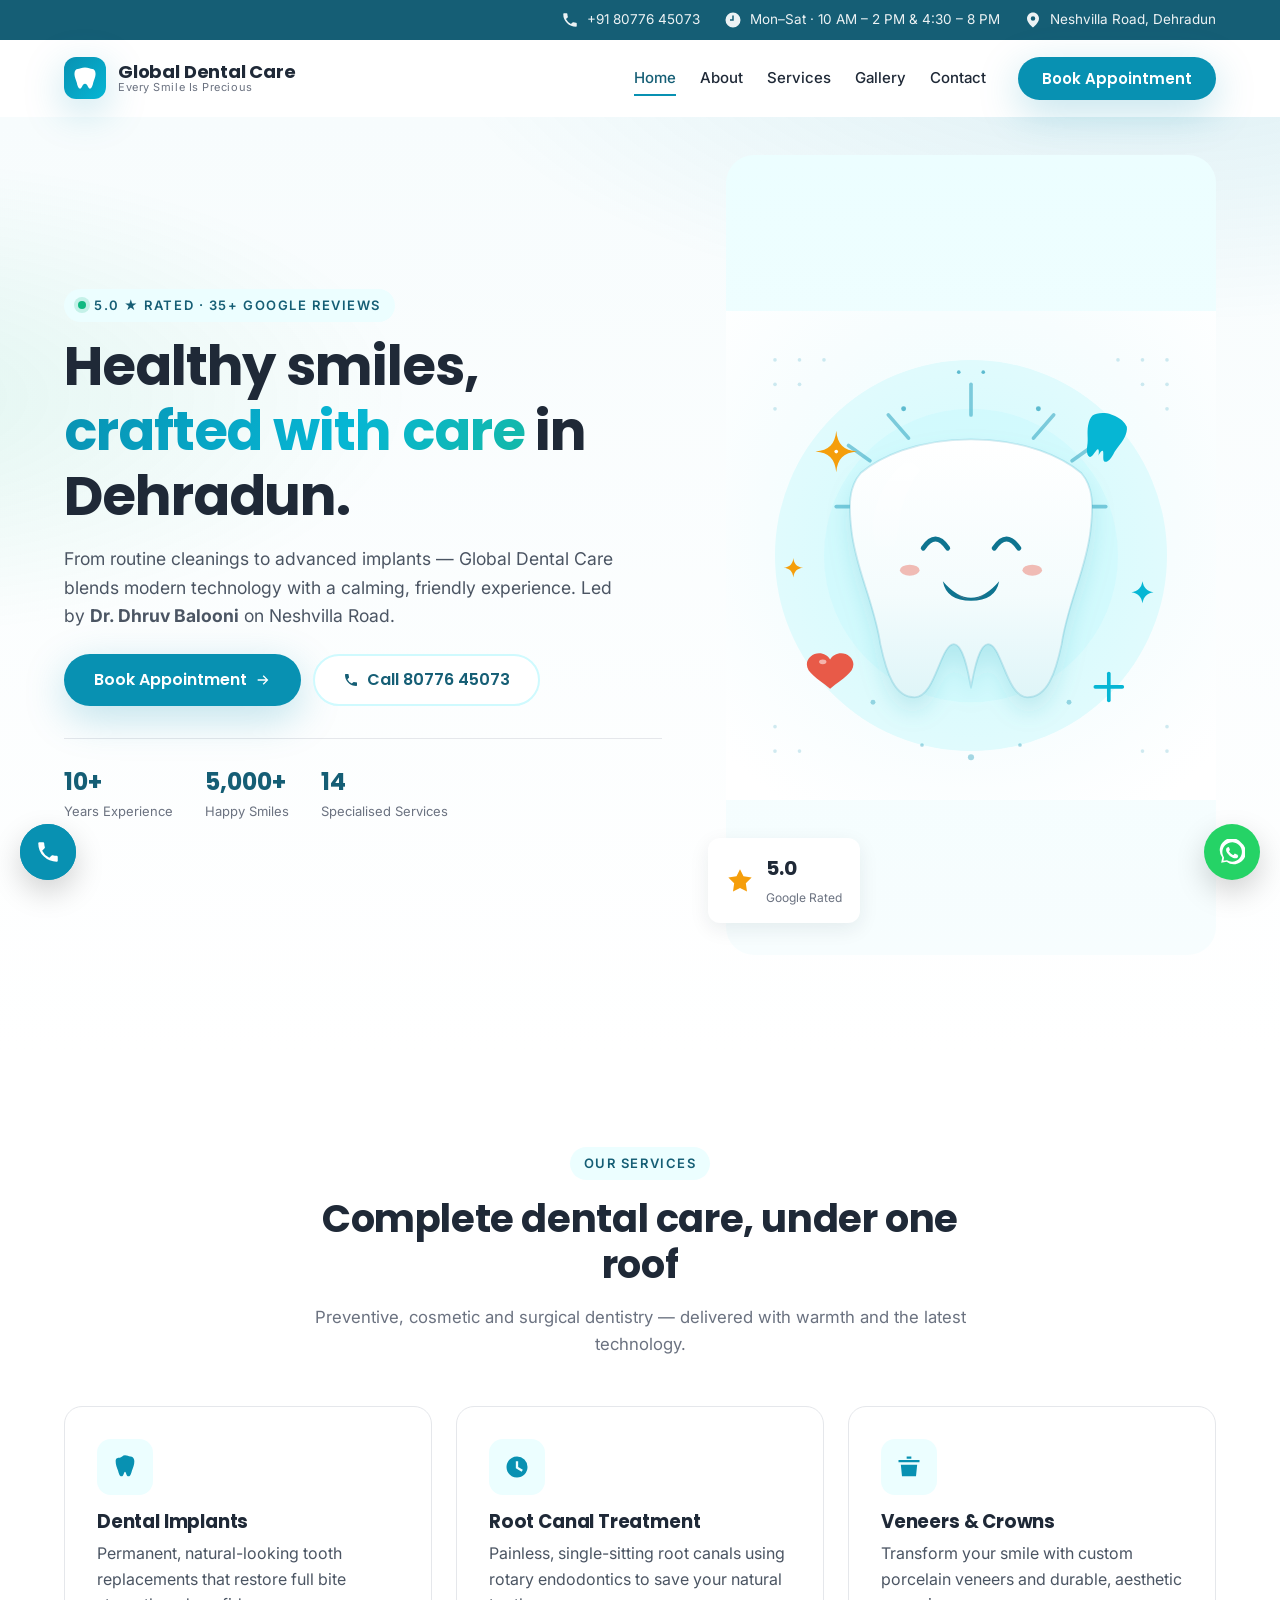
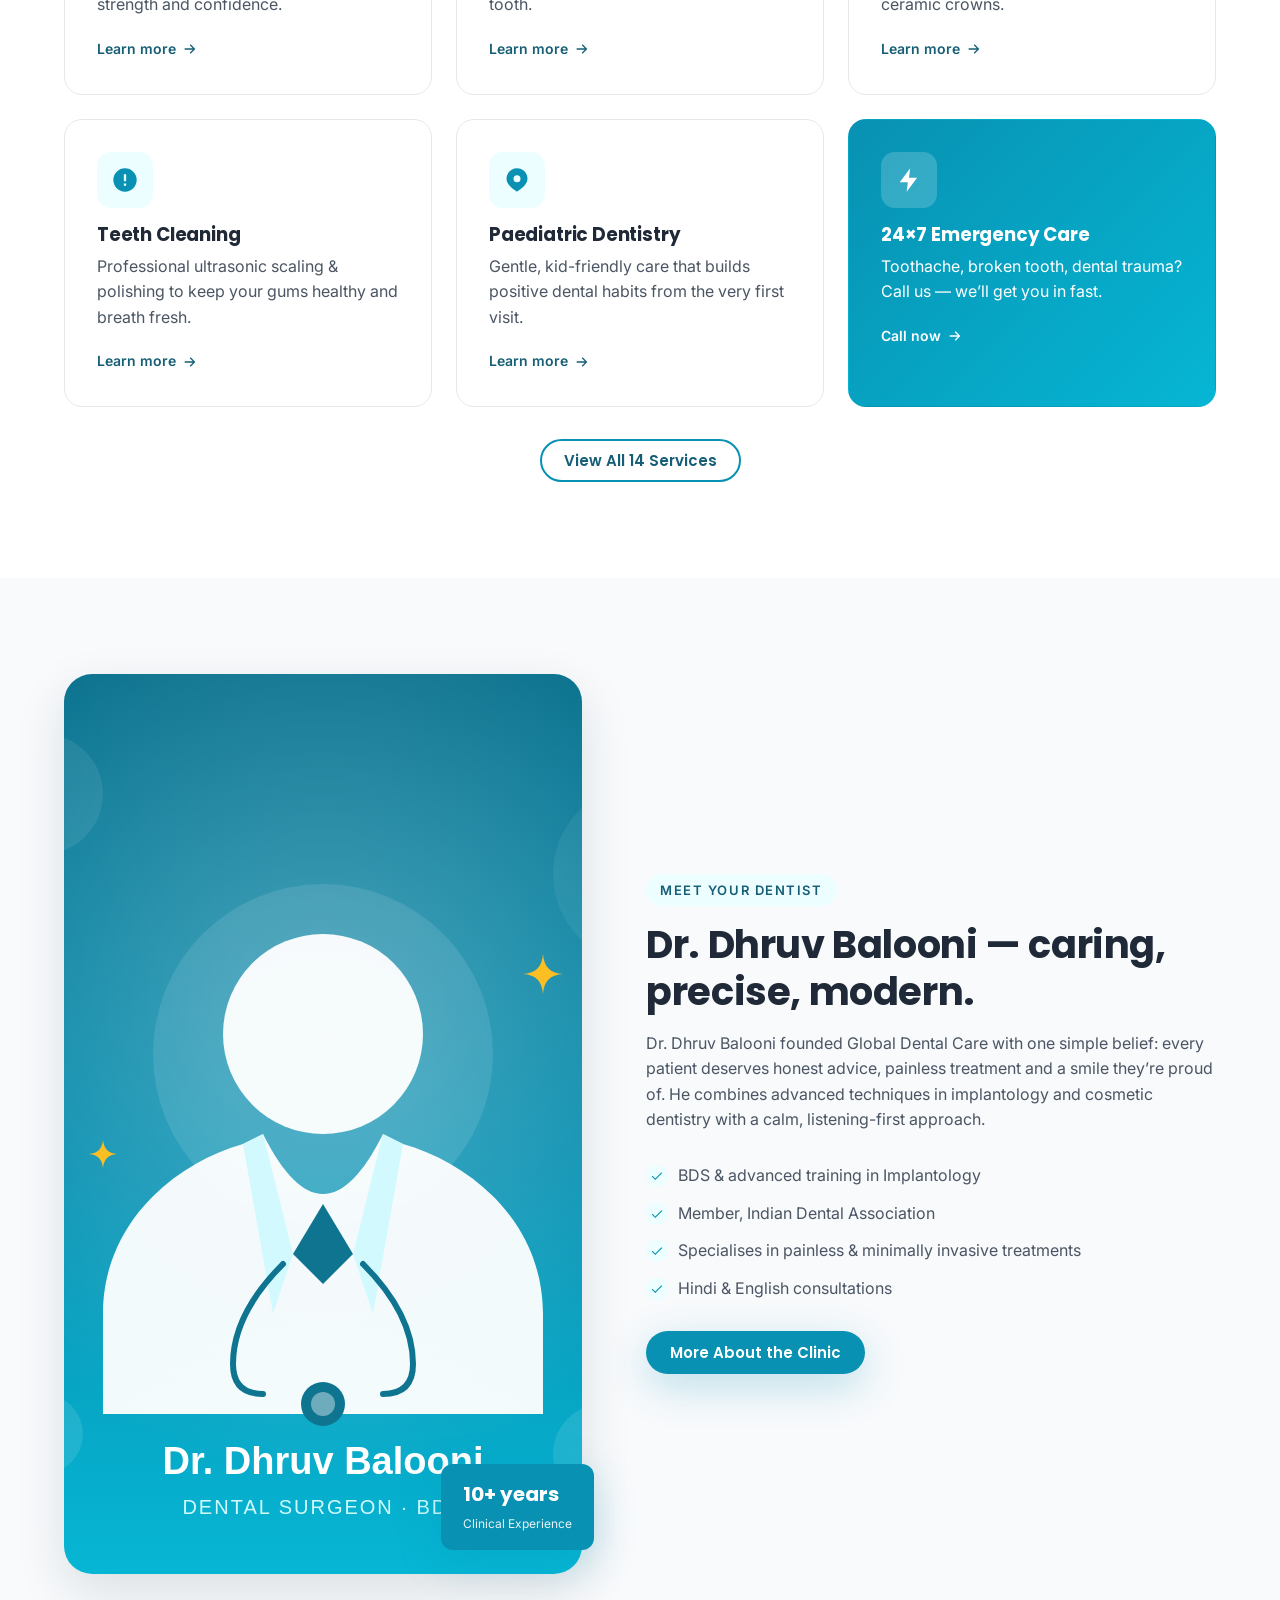
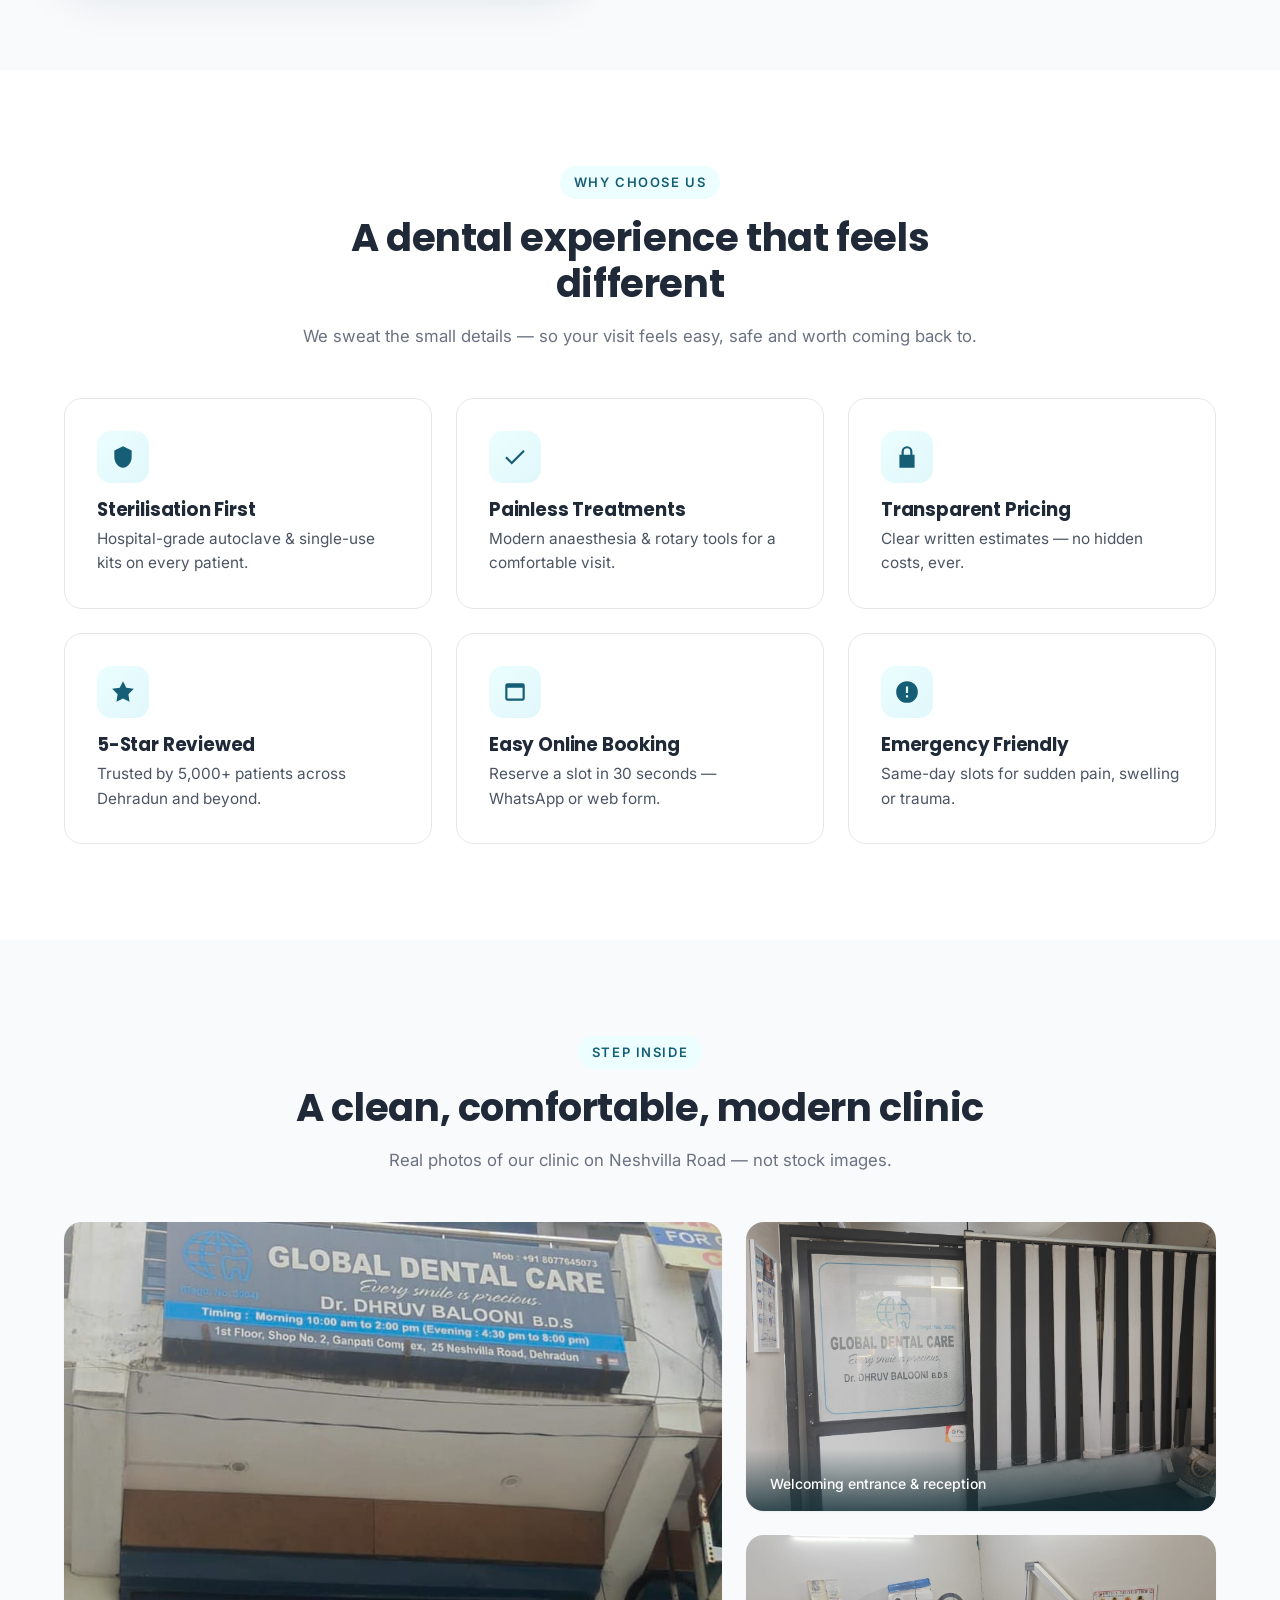
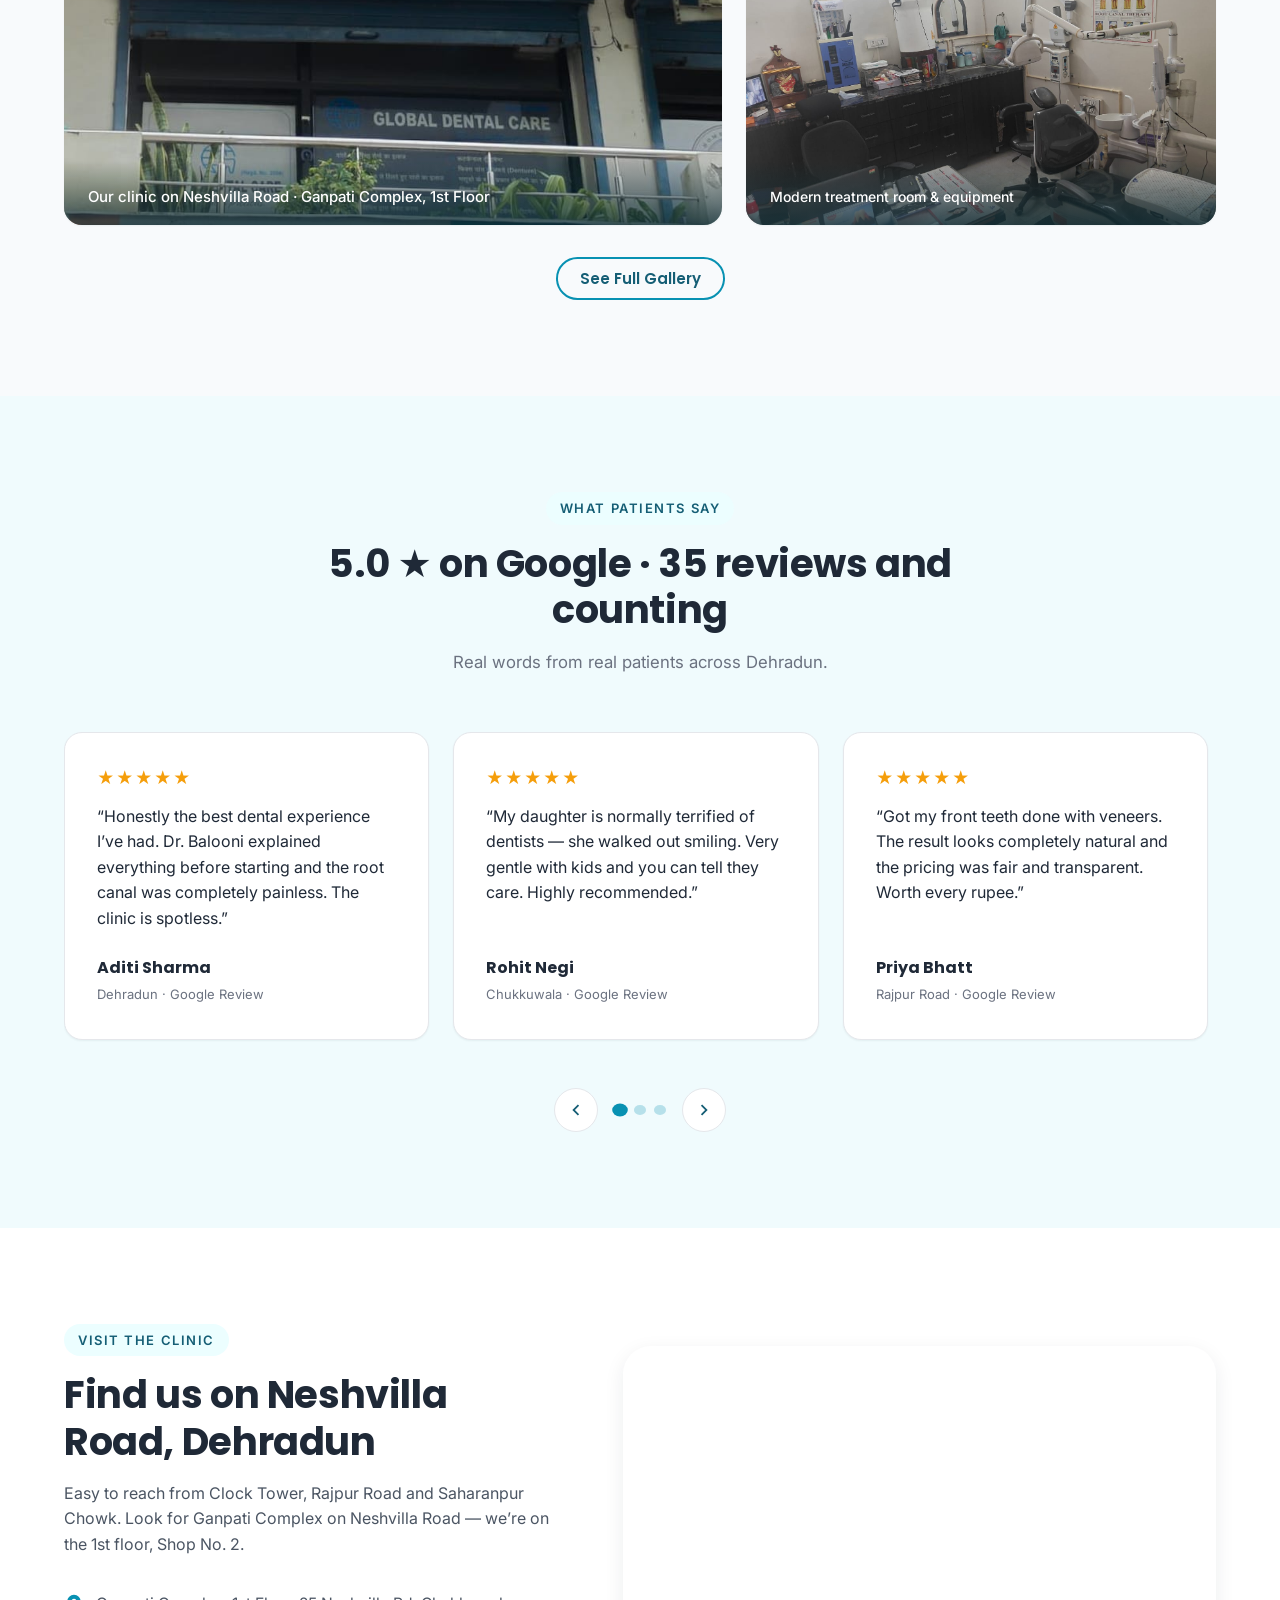
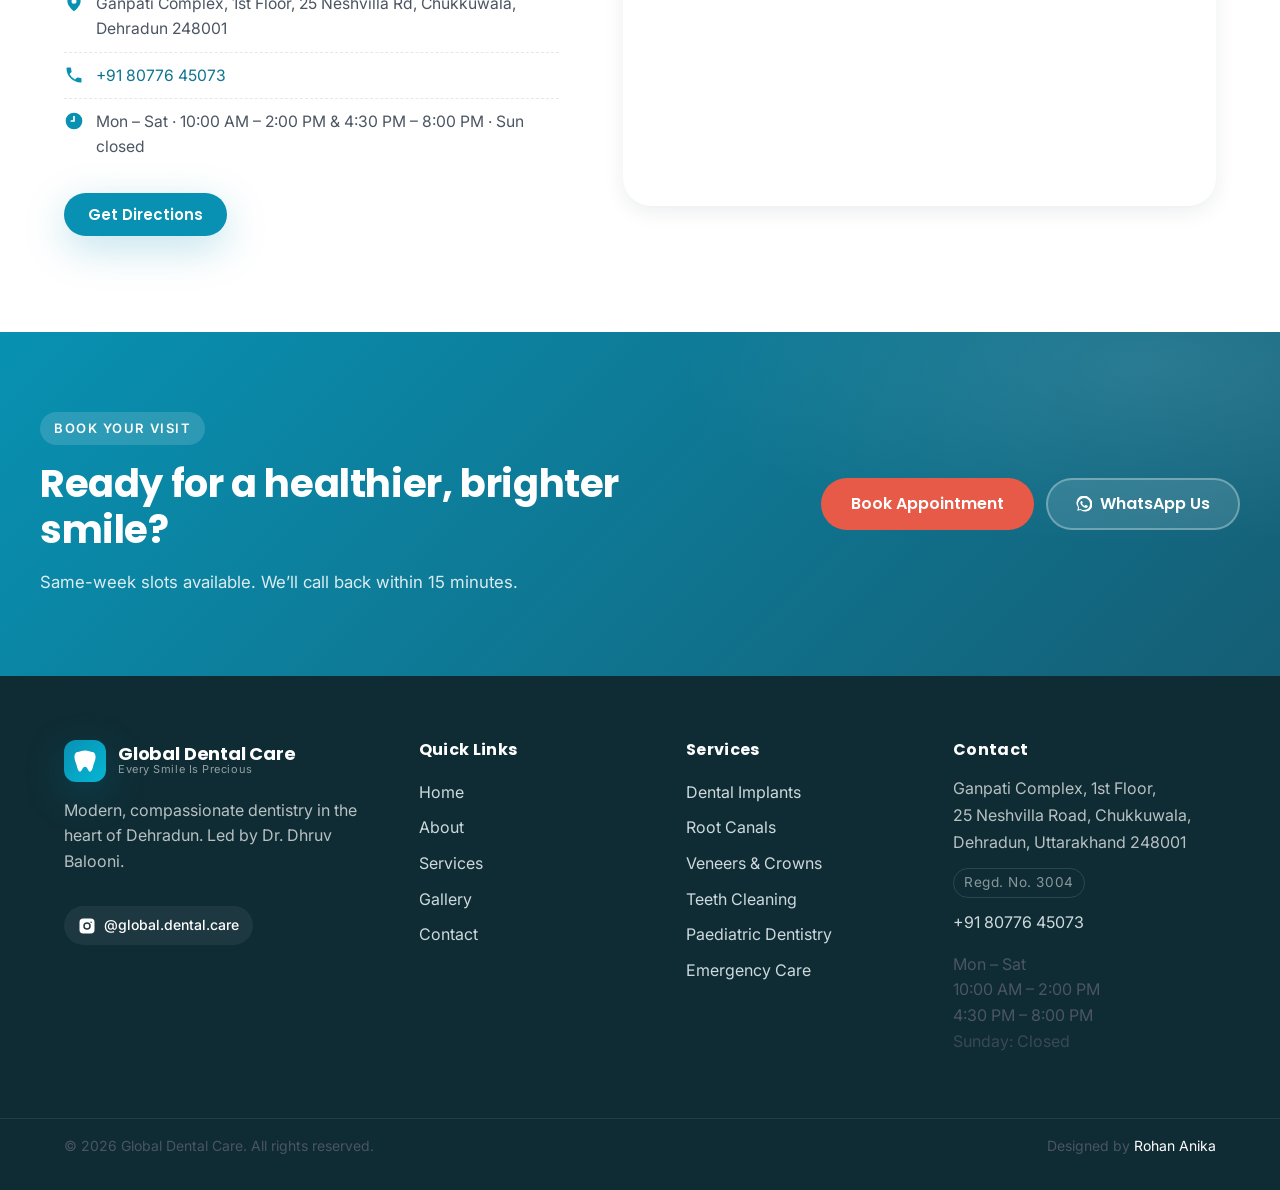
==== index.html @ 91ea39dd "Initial commit - Global Dental Care website" ====
<!DOCTYPE html>
<html lang="en-IN">
<head>
  <meta charset="UTF-8" />
  <meta http-equiv="X-UA-Compatible" content="IE=edge" />
  <meta name="viewport" content="width=device-width, initial-scale=1.0" />

  <!-- Primary Meta -->
  <title>Global Dental Care — Best Dentist in Dehradun | Dr. Dhruv Balooni</title>
  <meta name="description" content="Top-rated dental clinic in Dehradun on Neshvilla Road. Implants, root canals, veneers, paediatric & emergency care by Dr. Dhruv Balooni. 5.0★ rated. Book today." />
  <meta name="keywords" content="dentist in Dehradun, dental clinic Dehradun, best dentist Neshvilla Road, root canal Dehradun, dental implants Dehradun, Chukkuwala dental clinic, Global Dental Care" />
  <meta name="author" content="Global Dental Care" />
  <meta name="robots" content="index, follow" />
  <link rel="canonical" href="https://globaldentalcare.in/" />

  <!-- Open Graph -->
  <meta property="og:type" content="website" />
  <meta property="og:site_name" content="Global Dental Care" />
  <meta property="og:title" content="Global Dental Care — Best Dentist in Dehradun" />
  <meta property="og:description" content="5.0★ rated dental clinic on Neshvilla Road, Dehradun. Implants, root canals, veneers, paediatric & emergency dentistry by Dr. Dhruv Balooni." />
  <meta property="og:url" content="https://globaldentalcare.in/" />
  <meta property="og:image" content="https://globaldentalcare.in/images/hero-illustration.svg" />
  <meta property="og:image:type" content="image/svg+xml" />
  <meta property="og:image:width" content="800" />
  <meta property="og:image:height" content="800" />
  <meta property="og:image:alt" content="Global Dental Care — friendly, smiling tooth illustration." />
  <meta property="og:locale" content="en_IN" />

  <!-- Twitter -->
  <meta name="twitter:card" content="summary_large_image" />
  <meta name="twitter:title" content="Global Dental Care — Best Dentist in Dehradun" />
  <meta name="twitter:description" content="5.0★ rated dental clinic on Neshvilla Road, Dehradun. Book your appointment today." />
  <meta name="twitter:image" content="https://globaldentalcare.in/images/hero-illustration.svg" />
  <meta name="twitter:image:alt" content="Global Dental Care — friendly, smiling tooth illustration." />

  <!-- Theme -->
  <meta name="theme-color" content="#0891b2" />

  <!-- Favicon (inline SVG tooth) -->
  <link rel="icon" type="image/svg+xml" href="data:image/svg+xml;utf8,%3Csvg xmlns='http://www.w3.org/2000/svg' viewBox='0 0 64 64'%3E%3Crect width='64' height='64' rx='14' fill='%230891b2'/%3E%3Cpath fill='%23ffffff' d='M32 14c-5 0-8 2.5-11 2.5S14 18 14 24c0 5 2.5 8 4 13 .8 2.7 1.8 9 4.5 9 3 0 3-7.5 6.5-7.5h6c3.5 0 3.5 7.5 6.5 7.5 2.7 0 3.7-6.3 4.5-9 1.5-5 4-8 4-13 0-6-2-7.5-7-7.5S37 14 32 14z'/%3E%3C/svg%3E" />
  <link rel="apple-touch-icon" href="data:image/svg+xml;utf8,%3Csvg xmlns='http://www.w3.org/2000/svg' viewBox='0 0 64 64'%3E%3Crect width='64' height='64' rx='14' fill='%230891b2'/%3E%3Cpath fill='%23ffffff' d='M32 14c-5 0-8 2.5-11 2.5S14 18 14 24c0 5 2.5 8 4 13 .8 2.7 1.8 9 4.5 9 3 0 3-7.5 6.5-7.5h6c3.5 0 3.5 7.5 6.5 7.5 2.7 0 3.7-6.3 4.5-9 1.5-5 4-8 4-13 0-6-2-7.5-7-7.5S37 14 32 14z'/%3E%3C/svg%3E" />

  <!-- Preload LCP hero illustration -->
  <link rel="preload" as="image" href="images/hero-illustration.svg" type="image/svg+xml" fetchpriority="high" />

  <!-- Fonts -->
  <link rel="preconnect" href="https://fonts.googleapis.com" />
  <link rel="preconnect" href="https://fonts.gstatic.com" crossorigin />
  <link href="https://fonts.googleapis.com/css2?family=Inter:wght@400;500;600;700&family=Poppins:wght@500;600;700;800&display=swap" rel="stylesheet" />

  <!-- Styles -->
  <link rel="stylesheet" href="css/style.css" />

  <!-- Schema.org JSON-LD: Dentist / LocalBusiness -->
  <script type="application/ld+json">
  {
    "@context": "https://schema.org",
    "@type": "Dentist",
    "name": "Global Dental Care",
    "image": "https://globaldentalcare.in/images/hero-illustration.svg",
    "@id": "https://globaldentalcare.in/",
    "url": "https://globaldentalcare.in/",
    "telephone": "+91-80776-45073",
    "priceRange": "₹₹",
    "description": "Modern dental clinic in Dehradun offering implants, root canals, veneers, paediatric dentistry and emergency care. Led by Dr. Dhruv Balooni.",
    "slogan": "Every Smile Is Precious",
    "address": {
      "@type": "PostalAddress",
      "streetAddress": "Ganpati Complex, Shop No. 2, 1st Floor, 25, Neshvilla Road, Chukkuwala",
      "addressLocality": "Dehradun",
      "addressRegion": "Uttarakhand",
      "postalCode": "248001",
      "addressCountry": "IN"
    },
    "geo": {
      "@type": "GeoCoordinates",
      "latitude": 30.3165,
      "longitude": 78.0322
    },
    "openingHoursSpecification": [
      {
        "@type": "OpeningHoursSpecification",
        "dayOfWeek": ["Monday","Tuesday","Wednesday","Thursday","Friday","Saturday"],
        "opens": "10:00",
        "closes": "14:00"
      },
      {
        "@type": "OpeningHoursSpecification",
        "dayOfWeek": ["Monday","Tuesday","Wednesday","Thursday","Friday","Saturday"],
        "opens": "16:30",
        "closes": "20:00"
      }
    ],
    "sameAs": [
      "https://www.instagram.com/global.dental.care"
    ],
    "aggregateRating": {
      "@type": "AggregateRating",
      "ratingValue": "5.0",
      "reviewCount": "35"
    },
    "founder": {
      "@type": "Person",
      "name": "Dr. Dhruv Balooni",
      "jobTitle": "Dental Surgeon"
    },
    "identifier": {
      "@type": "PropertyValue",
      "name": "Registration Number",
      "value": "3004"
    },
    "makesOffer": [
      {"@type":"Offer","itemOffered":{"@type":"MedicalProcedure","name":"Dental Implants"}},
      {"@type":"Offer","itemOffered":{"@type":"MedicalProcedure","name":"Root Canal Treatment"}},
      {"@type":"Offer","itemOffered":{"@type":"MedicalProcedure","name":"Veneers & Crowns"}},
      {"@type":"Offer","itemOffered":{"@type":"MedicalProcedure","name":"Teeth Cleaning"}},
      {"@type":"Offer","itemOffered":{"@type":"MedicalProcedure","name":"Paediatric Dentistry"}},
      {"@type":"Offer","itemOffered":{"@type":"MedicalProcedure","name":"Emergency Dental Care"}}
    ]
  }
  </script>
</head>
<body>

  <!-- Skip link for a11y -->
  <a href="#main" class="skip-link">Skip to main content</a>

  <!-- ===== TOP BAR ===== -->
  <div class="topbar" role="region" aria-label="Contact and hours">
    <div class="container topbar__inner">
      <div class="topbar__item">
        <svg class="icon" viewBox="0 0 24 24" aria-hidden="true"><path fill="currentColor" d="M6.6 10.8a15.1 15.1 0 0 0 6.6 6.6l2.2-2.2a1 1 0 0 1 1-.25 11.4 11.4 0 0 0 3.6.6 1 1 0 0 1 1 1V20a1 1 0 0 1-1 1A17 17 0 0 1 3 4a1 1 0 0 1 1-1h3.5a1 1 0 0 1 1 1 11.4 11.4 0 0 0 .6 3.6 1 1 0 0 1-.25 1z"/></svg>
        <a href="tel:+918077645073">+91 80776 45073</a>
      </div>
      <div class="topbar__item">
        <svg class="icon" viewBox="0 0 24 24" aria-hidden="true"><path fill="currentColor" d="M12 2a10 10 0 1 0 10 10A10 10 0 0 0 12 2zm1 11h-5v-2h3V6h2z"/></svg>
        <span>Mon–Sat · 10 AM – 2 PM &amp; 4:30 – 8 PM</span>
      </div>
      <div class="topbar__item topbar__item--hide-sm">
        <svg class="icon" viewBox="0 0 24 24" aria-hidden="true"><path fill="currentColor" d="M12 2C7.6 2 4 5.6 4 10c0 6 8 12 8 12s8-6 8-12c0-4.4-3.6-8-8-8zm0 11a3 3 0 1 1 0-6 3 3 0 0 1 0 6z"/></svg>
        <span>Neshvilla Road, Dehradun</span>
      </div>
    </div>
  </div>

  <!-- ===== HEADER ===== -->
  <header class="header" id="header">
    <div class="container header__inner">
      <a href="index.html" class="logo" aria-label="Global Dental Care home">
        <span class="logo__mark" aria-hidden="true">
          <svg viewBox="0 0 64 64"><path fill="currentColor" d="M32 6c-8 0-14 4-18 4S6 14 6 22c0 8 4 14 6 22 1 6 4 14 8 14 5 0 5-12 12-12s7 12 12 12c4 0 7-8 8-14 2-8 6-14 6-22 0-8-4-12-8-12s-10-4-18-4z"/></svg>
        </span>
        <span class="logo__text">
          <span class="logo__name">Global Dental Care</span>
          <span class="logo__tag">Every Smile Is Precious</span>
        </span>
      </a>

      <nav class="nav" id="nav" aria-label="Primary">
        <div class="nav__header">
          <a href="index.html" class="logo logo--drawer" aria-label="Global Dental Care home">
            <span class="logo__mark" aria-hidden="true">
              <svg viewBox="0 0 64 64"><path fill="currentColor" d="M32 6c-8 0-14 4-18 4S6 14 6 22c0 8 4 14 6 22 1 6 4 14 8 14 5 0 5-12 12-12s7 12 12 12c4 0 7-8 8-14 2-8 6-14 6-22 0-8-4-12-8-12s-10-4-18-4z"/></svg>
            </span>
            <span class="logo__text">
              <span class="logo__name">Global Dental Care</span>
              <span class="logo__tag">Every Smile Is Precious</span>
            </span>
          </a>
          <button class="nav__close" id="navClose" aria-label="Close menu">
            <svg viewBox="0 0 24 24" aria-hidden="true"><path fill="currentColor" d="M19 6.4 17.6 5 12 10.6 6.4 5 5 6.4 10.6 12 5 17.6 6.4 19 12 13.4 17.6 19 19 17.6 13.4 12z"/></svg>
          </button>
        </div>
        <ul class="nav__list">
          <li><a href="index.html" class="nav__link is-active">Home</a></li>
          <li><a href="about.html" class="nav__link">About</a></li>
          <li><a href="services.html" class="nav__link">Services</a></li>
          <li><a href="gallery.html" class="nav__link">Gallery</a></li>
          <li><a href="contact.html" class="nav__link">Contact</a></li>
        </ul>
        <a href="contact.html#book" class="btn btn--primary nav__cta">Book Appointment</a>
      </nav>

      <button class="hamburger" id="hamburger" aria-label="Open menu" aria-controls="nav" aria-expanded="false">
        <span></span><span></span><span></span>
      </button>
    </div>
  </header>

  <main id="main">

    <!-- ===== HERO ===== -->
    <section class="hero" aria-labelledby="hero-title">
      <div class="container hero__inner">
        <div class="hero__content reveal">
          <span class="eyebrow">
            <span class="eyebrow__dot"></span>
            5.0 ★ Rated · 35+ Google Reviews
          </span>
          <h1 id="hero-title" class="hero__title">
            Healthy smiles, <span class="text-gradient">crafted with care</span> in Dehradun.
          </h1>
          <p class="hero__lead">
            From routine cleanings to advanced implants — Global Dental Care
            blends modern technology with a calming, friendly experience.
            Led by <strong>Dr. Dhruv Balooni</strong> on Neshvilla Road.
          </p>
          <div class="hero__cta">
            <a href="contact.html#book" class="btn btn--primary btn--lg">
              Book Appointment
              <svg class="icon" viewBox="0 0 24 24" aria-hidden="true"><path fill="currentColor" d="M13 5l7 7-7 7-1.4-1.4L16.2 13H4v-2h12.2l-4.6-4.6z"/></svg>
            </a>
            <a href="tel:+918077645073" class="btn btn--ghost btn--lg">
              <svg class="icon" viewBox="0 0 24 24" aria-hidden="true"><path fill="currentColor" d="M6.6 10.8a15.1 15.1 0 0 0 6.6 6.6l2.2-2.2a1 1 0 0 1 1-.25 11.4 11.4 0 0 0 3.6.6 1 1 0 0 1 1 1V20a1 1 0 0 1-1 1A17 17 0 0 1 3 4a1 1 0 0 1 1-1h3.5a1 1 0 0 1 1 1 11.4 11.4 0 0 0 .6 3.6 1 1 0 0 1-.25 1z"/></svg>
              Call 80776 45073
            </a>
          </div>

          <ul class="hero__trust" aria-label="Trust highlights">
            <li><strong>10+</strong><span>Years Experience</span></li>
            <li><strong>5,000+</strong><span>Happy Smiles</span></li>
            <li><strong>14</strong><span>Specialised Services</span></li>
          </ul>
        </div>

        <div class="hero__art reveal" aria-hidden="true">
          <img
            src="images/hero-illustration.svg"
            alt="Friendly smiling tooth illustration — Global Dental Care, Dehradun"
            loading="eager" fetchpriority="high"
            width="800" height="800" />
          <div class="hero__badge">
            <svg viewBox="0 0 24 24" aria-hidden="true"><path fill="currentColor" d="M12 2 9 8l-7 1 5 5-1 7 6-3 6 3-1-7 5-5-7-1z"/></svg>
            <div>
              <strong>5.0</strong>
              <span>Google Rated</span>
            </div>
          </div>
        </div>
      </div>
    </section>

    <!-- ===== SERVICES PREVIEW ===== -->
    <section class="section services-preview" aria-labelledby="services-title">
      <div class="container">
        <header class="section__head reveal">
          <span class="eyebrow eyebrow--center">Our Services</span>
          <h2 id="services-title">Complete dental care, under one roof</h2>
          <p>Preventive, cosmetic and surgical dentistry — delivered with warmth and the latest technology.</p>
        </header>

        <div class="grid grid--3">
          <article class="card service-card reveal">
            <div class="service-card__icon" aria-hidden="true">
              <svg viewBox="0 0 24 24"><path fill="currentColor" d="M12 2c2 0 3 1 4.5 1S20 4 20 7c0 3-1 5-2 8-.5 1.5-1 5-3 5s-2-4-3-4-1 4-3 4-2.5-3.5-3-5C5 12 4 10 4 7c0-3 2-3 3.5-3S10 2 12 2z"/></svg>
            </div>
            <h3>Dental Implants</h3>
            <p>Permanent, natural-looking tooth replacements that restore full bite strength and confidence.</p>
            <a href="services.html" class="link-arrow">Learn more
              <svg viewBox="0 0 24 24" aria-hidden="true"><path fill="currentColor" d="M13 5l7 7-7 7-1.4-1.4L16.2 13H4v-2h12.2l-4.6-4.6z"/></svg>
            </a>
          </article>

          <article class="card service-card reveal">
            <div class="service-card__icon" aria-hidden="true">
              <svg viewBox="0 0 24 24"><path fill="currentColor" d="M12 3a9 9 0 0 1 9 9c0 5-4 9-9 9s-9-4-9-9 4-9 9-9zm-1 4v6l5 3 1-1.6-4-2.4V7z"/></svg>
            </div>
            <h3>Root Canal Treatment</h3>
            <p>Painless, single-sitting root canals using rotary endodontics to save your natural tooth.</p>
            <a href="services.html" class="link-arrow">Learn more
              <svg viewBox="0 0 24 24" aria-hidden="true"><path fill="currentColor" d="M13 5l7 7-7 7-1.4-1.4L16.2 13H4v-2h12.2l-4.6-4.6z"/></svg>
            </a>
          </article>

          <article class="card service-card reveal">
            <div class="service-card__icon" aria-hidden="true">
              <svg viewBox="0 0 24 24"><path fill="currentColor" d="M3 6h18v2H3zm2 4h14l-1 10H6zm5-7h4v2h-4z"/></svg>
            </div>
            <h3>Veneers &amp; Crowns</h3>
            <p>Transform your smile with custom porcelain veneers and durable, aesthetic ceramic crowns.</p>
            <a href="services.html" class="link-arrow">Learn more
              <svg viewBox="0 0 24 24" aria-hidden="true"><path fill="currentColor" d="M13 5l7 7-7 7-1.4-1.4L16.2 13H4v-2h12.2l-4.6-4.6z"/></svg>
            </a>
          </article>

          <article class="card service-card reveal">
            <div class="service-card__icon" aria-hidden="true">
              <svg viewBox="0 0 24 24"><path fill="currentColor" d="M12 2a10 10 0 1 0 10 10A10 10 0 0 0 12 2zm-1 5h2v6h-2zm0 8h2v2h-2z"/></svg>
            </div>
            <h3>Teeth Cleaning</h3>
            <p>Professional ultrasonic scaling &amp; polishing to keep your gums healthy and breath fresh.</p>
            <a href="services.html" class="link-arrow">Learn more
              <svg viewBox="0 0 24 24" aria-hidden="true"><path fill="currentColor" d="M13 5l7 7-7 7-1.4-1.4L16.2 13H4v-2h12.2l-4.6-4.6z"/></svg>
            </a>
          </article>

          <article class="card service-card reveal">
            <div class="service-card__icon" aria-hidden="true">
              <svg viewBox="0 0 24 24"><path fill="currentColor" d="M12 2C7 2 3 6 3 11c0 6 9 11 9 11s9-5 9-11c0-5-4-9-9-9zm0 12a3 3 0 1 1 0-6 3 3 0 0 1 0 6z"/></svg>
            </div>
            <h3>Paediatric Dentistry</h3>
            <p>Gentle, kid-friendly care that builds positive dental habits from the very first visit.</p>
            <a href="services.html" class="link-arrow">Learn more
              <svg viewBox="0 0 24 24" aria-hidden="true"><path fill="currentColor" d="M13 5l7 7-7 7-1.4-1.4L16.2 13H4v-2h12.2l-4.6-4.6z"/></svg>
            </a>
          </article>

          <article class="card service-card service-card--accent reveal">
            <div class="service-card__icon" aria-hidden="true">
              <svg viewBox="0 0 24 24"><path fill="currentColor" d="M13 2 4 14h7l-1 8 9-12h-7z"/></svg>
            </div>
            <h3>24×7 Emergency Care</h3>
            <p>Toothache, broken tooth, dental trauma? Call us — we’ll get you in fast.</p>
            <a href="tel:+918077645073" class="link-arrow">Call now
              <svg viewBox="0 0 24 24" aria-hidden="true"><path fill="currentColor" d="M13 5l7 7-7 7-1.4-1.4L16.2 13H4v-2h12.2l-4.6-4.6z"/></svg>
            </a>
          </article>
        </div>

        <div class="section__cta reveal">
          <a href="services.html" class="btn btn--outline">View All 14 Services</a>
        </div>
      </div>
    </section>

    <!-- ===== ABOUT DOCTOR PREVIEW ===== -->
    <section class="section about-preview" aria-labelledby="about-title">
      <div class="container about-preview__grid">
        <div class="about-preview__media reveal">
          <img
            src="images/doctor-placeholder.svg"
            alt="Dr. Dhruv Balooni — Dental Surgeon at Global Dental Care, Dehradun"
            loading="lazy" width="800" height="900" />
          <div class="about-preview__sticker">
            <strong>10+ years</strong>
            <span>Clinical Experience</span>
          </div>
        </div>

        <div class="about-preview__content reveal">
          <span class="eyebrow">Meet Your Dentist</span>
          <h2 id="about-title">Dr. Dhruv Balooni — caring, precise, modern.</h2>
          <p>
            Dr. Dhruv Balooni founded Global Dental Care with one simple
            belief: every patient deserves honest advice, painless treatment
            and a smile they’re proud of. He combines advanced techniques
            in implantology and cosmetic dentistry with a calm, listening-first
            approach.
          </p>
          <ul class="check-list">
            <li>BDS &amp; advanced training in Implantology</li>
            <li>Member, Indian Dental Association</li>
            <li>Specialises in painless &amp; minimally invasive treatments</li>
            <li>Hindi &amp; English consultations</li>
          </ul>
          <a href="about.html" class="btn btn--primary">More About the Clinic</a>
        </div>
      </div>
    </section>

    <!-- ===== WHY CHOOSE US ===== -->
    <section class="section why" aria-labelledby="why-title">
      <div class="container">
        <header class="section__head reveal">
          <span class="eyebrow eyebrow--center">Why Choose Us</span>
          <h2 id="why-title">A dental experience that feels different</h2>
          <p>We sweat the small details — so your visit feels easy, safe and worth coming back to.</p>
        </header>

        <div class="grid grid--4 why__grid">
          <div class="why__item reveal">
            <div class="why__icon" aria-hidden="true">
              <svg viewBox="0 0 24 24"><path fill="currentColor" d="M12 2 4 6v6c0 5 3.5 9.7 8 10 4.5-.3 8-5 8-10V6z"/></svg>
            </div>
            <h3>Sterilisation First</h3>
            <p>Hospital-grade autoclave &amp; single-use kits on every patient.</p>
          </div>
          <div class="why__item reveal">
            <div class="why__icon" aria-hidden="true">
              <svg viewBox="0 0 24 24"><path fill="currentColor" d="M21 7 9 19l-6-6 1.4-1.4L9 16.2 19.6 5.6z"/></svg>
            </div>
            <h3>Painless Treatments</h3>
            <p>Modern anaesthesia &amp; rotary tools for a comfortable visit.</p>
          </div>
          <div class="why__item reveal">
            <div class="why__icon" aria-hidden="true">
              <svg viewBox="0 0 24 24"><path fill="currentColor" d="M12 2a5 5 0 0 1 5 5v3h2v12H5V10h2V7a5 5 0 0 1 5-5zm0 2a3 3 0 0 0-3 3v3h6V7a3 3 0 0 0-3-3z"/></svg>
            </div>
            <h3>Transparent Pricing</h3>
            <p>Clear written estimates — no hidden costs, ever.</p>
          </div>
          <div class="why__item reveal">
            <div class="why__icon" aria-hidden="true">
              <svg viewBox="0 0 24 24"><path fill="currentColor" d="M12 2 9 8l-7 1 5 5-1 7 6-3 6 3-1-7 5-5-7-1z"/></svg>
            </div>
            <h3>5-Star Reviewed</h3>
            <p>Trusted by 5,000+ patients across Dehradun and beyond.</p>
          </div>
          <div class="why__item reveal">
            <div class="why__icon" aria-hidden="true">
              <svg viewBox="0 0 24 24"><path fill="currentColor" d="M5 4h14a2 2 0 0 1 2 2v12a2 2 0 0 1-2 2H5a2 2 0 0 1-2-2V6a2 2 0 0 1 2-2zm0 4v10h14V8z"/></svg>
            </div>
            <h3>Easy Online Booking</h3>
            <p>Reserve a slot in 30 seconds — WhatsApp or web form.</p>
          </div>
          <div class="why__item reveal">
            <div class="why__icon" aria-hidden="true">
              <svg viewBox="0 0 24 24"><path fill="currentColor" d="M12 2a10 10 0 1 0 10 10A10 10 0 0 0 12 2zm-1 5h2v6h-2zm0 8h2v2h-2z"/></svg>
            </div>
            <h3>Emergency Friendly</h3>
            <p>Same-day slots for sudden pain, swelling or trauma.</p>
          </div>
        </div>
      </div>
    </section>

    <!-- ===== STEP INSIDE / CLINIC GALLERY ===== -->
    <section class="section clinic-gallery" aria-labelledby="gallery-title">
      <div class="container">
        <header class="section__head reveal">
          <span class="eyebrow eyebrow--center">Step Inside</span>
          <h2 id="gallery-title">A clean, comfortable, modern clinic</h2>
          <p>Real photos of our clinic on Neshvilla Road — not stock images.</p>
        </header>

        <div class="clinic-gallery__grid">
          <figure class="clinic-gallery__item clinic-gallery__item--lg reveal">
            <img src="images/exterior.jpeg"
                 alt="Global Dental Care signboard above the clinic on Neshvilla Road, Dehradun"
                 loading="lazy" width="1200" height="900" />
            <figcaption>Our clinic on Neshvilla Road · Ganpati Complex, 1st Floor</figcaption>
          </figure>
          <figure class="clinic-gallery__item reveal">
            <img src="images/recep.jpeg"
                 alt="Entrance to Global Dental Care with the etched logo on the door"
                 loading="lazy" width="1200" height="900" />
            <figcaption>Welcoming entrance &amp; reception</figcaption>
          </figure>
          <figure class="clinic-gallery__item reveal">
            <img src="images/inside.jpeg"
                 alt="Modern dental treatment chair, light and equipment inside Global Dental Care"
                 loading="lazy" width="1200" height="900" />
            <figcaption>Modern treatment room &amp; equipment</figcaption>
          </figure>
        </div>

        <div class="section__cta reveal">
          <a href="gallery.html" class="btn btn--outline">See Full Gallery</a>
        </div>
      </div>
    </section>

    <!-- ===== TESTIMONIALS ===== -->
    <section class="section testimonials" aria-labelledby="testimonials-title">
      <div class="container">
        <header class="section__head reveal">
          <span class="eyebrow eyebrow--center">What Patients Say</span>
          <h2 id="testimonials-title">5.0 ★ on Google · 35 reviews and counting</h2>
          <p>Real words from real patients across Dehradun.</p>
        </header>

        <div class="slider" id="testimonialSlider" aria-roledescription="carousel" aria-label="Patient testimonials">
          <div class="slider__track" id="sliderTrack">

            <article class="testimonial">
              <div class="testimonial__stars" aria-label="5 out of 5 stars" aria-hidden="true">★★★★★</div>
              <p>“Honestly the best dental experience I’ve had. Dr. Balooni explained
              everything before starting and the root canal was completely painless.
              The clinic is spotless.”</p>
              <footer>
                <strong>Aditi Sharma</strong>
                <span>Dehradun · Google Review</span>
              </footer>
            </article>

            <article class="testimonial">
              <div class="testimonial__stars" aria-label="5 out of 5 stars" aria-hidden="true">★★★★★</div>
              <p>“My daughter is normally terrified of dentists — she walked out smiling.
              Very gentle with kids and you can tell they care. Highly recommended.”</p>
              <footer>
                <strong>Rohit Negi</strong>
                <span>Chukkuwala · Google Review</span>
              </footer>
            </article>

            <article class="testimonial">
              <div class="testimonial__stars" aria-label="5 out of 5 stars" aria-hidden="true">★★★★★</div>
              <p>“Got my front teeth done with veneers. The result looks completely
              natural and the pricing was fair and transparent. Worth every rupee.”</p>
              <footer>
                <strong>Priya Bhatt</strong>
                <span>Rajpur Road · Google Review</span>
              </footer>
            </article>

            <article class="testimonial">
              <div class="testimonial__stars" aria-label="5 out of 5 stars" aria-hidden="true">★★★★★</div>
              <p>“Walked in with severe pain on a Sunday. They squeezed me in and
              fixed the issue same day. Lifesavers, genuinely.”</p>
              <footer>
                <strong>Mohit Saini</strong>
                <span>Saharanpur Road · Google Review</span>
              </footer>
            </article>

            <article class="testimonial">
              <div class="testimonial__stars" aria-label="5 out of 5 stars" aria-hidden="true">★★★★★</div>
              <p>“Got two implants done over six months. Zero discomfort, eats like
              my own teeth. Dr. Dhruv is meticulous and kind.”</p>
              <footer>
                <strong>Anjali Rawat</strong>
                <span>Clement Town · Google Review</span>
              </footer>
            </article>

          </div>

          <div class="slider__controls">
            <button class="slider__btn" id="prevBtn" aria-label="Previous testimonial">
              <svg viewBox="0 0 24 24" aria-hidden="true"><path fill="currentColor" d="M15.4 7.4 14 6l-6 6 6 6 1.4-1.4L10.8 12z"/></svg>
            </button>
            <div class="slider__dots" id="sliderDots" role="tablist"></div>
            <button class="slider__btn" id="nextBtn" aria-label="Next testimonial">
              <svg viewBox="0 0 24 24" aria-hidden="true"><path fill="currentColor" d="M8.6 7.4 10 6l6 6-6 6-1.4-1.4L13.2 12z"/></svg>
            </button>
          </div>
        </div>
      </div>
    </section>

    <!-- ===== MAP ===== -->
    <section class="section map-section" aria-labelledby="map-title">
      <div class="container map-section__grid">
        <div class="map-section__info reveal">
          <span class="eyebrow">Visit the Clinic</span>
          <h2 id="map-title">Find us on Neshvilla Road, Dehradun</h2>
          <p>Easy to reach from Clock Tower, Rajpur Road and Saharanpur Chowk.
          Look for Ganpati Complex on Neshvilla Road — we’re on the 1st floor, Shop No. 2.</p>

          <ul class="info-list">
            <li>
              <svg viewBox="0 0 24 24" aria-hidden="true"><path fill="currentColor" d="M12 2C7.6 2 4 5.6 4 10c0 6 8 12 8 12s8-6 8-12c0-4.4-3.6-8-8-8zm0 11a3 3 0 1 1 0-6 3 3 0 0 1 0 6z"/></svg>
              Ganpati Complex, 1st Floor, 25 Neshvilla Rd, Chukkuwala, Dehradun 248001
            </li>
            <li>
              <svg viewBox="0 0 24 24" aria-hidden="true"><path fill="currentColor" d="M6.6 10.8a15.1 15.1 0 0 0 6.6 6.6l2.2-2.2a1 1 0 0 1 1-.25 11.4 11.4 0 0 0 3.6.6 1 1 0 0 1 1 1V20a1 1 0 0 1-1 1A17 17 0 0 1 3 4a1 1 0 0 1 1-1h3.5a1 1 0 0 1 1 1 11.4 11.4 0 0 0 .6 3.6 1 1 0 0 1-.25 1z"/></svg>
              <a href="tel:+918077645073">+91 80776 45073</a>
            </li>
            <li>
              <svg viewBox="0 0 24 24" aria-hidden="true"><path fill="currentColor" d="M12 2a10 10 0 1 0 10 10A10 10 0 0 0 12 2zm1 11h-5v-2h3V6h2z"/></svg>
              Mon – Sat · 10:00 AM – 2:00 PM &amp; 4:30 PM – 8:00 PM · Sun closed
            </li>
          </ul>

          <a href="https://www.google.com/maps/dir/?api=1&destination=Global+Dental+Care+Neshvilla+Road+Dehradun"
             class="btn btn--primary" target="_blank" rel="noopener">
            Get Directions
          </a>
        </div>

        <div class="map-section__map reveal">
          <iframe
            title="Global Dental Care location on Google Maps"
            src="https://www.google.com/maps?q=Neshvilla+Road,+Chukkuwala,+Dehradun&output=embed"
            loading="lazy" referrerpolicy="no-referrer-when-downgrade"
            allowfullscreen></iframe>
        </div>
      </div>
    </section>

    <!-- ===== CTA BANNER ===== -->
    <section class="cta-banner" aria-labelledby="cta-title">
      <div class="container cta-banner__inner reveal">
        <div>
          <span class="eyebrow eyebrow--light">Book your visit</span>
          <h2 id="cta-title">Ready for a healthier, brighter smile?</h2>
          <p>Same-week slots available. We’ll call back within 15 minutes.</p>
        </div>
        <div class="cta-banner__actions">
          <a href="contact.html#book" class="btn btn--accent btn--lg">Book Appointment</a>
          <a href="https://wa.me/918077645073?text=Hi%2C%20I%27d%20like%20to%20book%20an%20appointment%20at%20Global%20Dental%20Care."
             class="btn btn--ghost btn--lg" target="_blank" rel="noopener">
            <svg class="icon" viewBox="0 0 24 24" aria-hidden="true"><path fill="currentColor" d="M20.5 3.5A11 11 0 0 0 3 17l-1 5 5-1a11 11 0 0 0 13.5-17.5zM12 21a9 9 0 0 1-4.6-1.3l-.3-.2-3 .6.6-3-.2-.3A9 9 0 1 1 12 21zm5-6.6c-.3-.1-1.7-.8-2-.9s-.4-.1-.6.1-.7.9-.9 1.1-.3.2-.6 0a7 7 0 0 1-2.1-1.3 7.7 7.7 0 0 1-1.5-1.8c-.2-.3 0-.4.1-.6l.4-.5.2-.4c.1-.2 0-.3 0-.5l-.7-1.7c-.2-.5-.4-.4-.6-.4h-.5a1 1 0 0 0-.7.4 3 3 0 0 0-1 2.3 5.3 5.3 0 0 0 1.1 2.8 12 12 0 0 0 4.7 4.1c.7.3 1.2.5 1.6.6a3.8 3.8 0 0 0 1.7.1c.5-.1 1.7-.7 1.9-1.3s.2-1.2.2-1.3-.3-.2-.6-.3z"/></svg>
            WhatsApp Us
          </a>
        </div>
      </div>
    </section>

  </main>

  <!-- ===== FOOTER ===== -->
  <footer class="footer" role="contentinfo">
    <div class="container footer__grid">
      <div class="footer__col footer__brand">
        <a href="index.html" class="logo logo--light">
          <span class="logo__mark" aria-hidden="true">
            <svg viewBox="0 0 64 64"><path fill="currentColor" d="M32 6c-8 0-14 4-18 4S6 14 6 22c0 8 4 14 6 22 1 6 4 14 8 14 5 0 5-12 12-12s7 12 12 12c4 0 7-8 8-14 2-8 6-14 6-22 0-8-4-12-8-12s-10-4-18-4z"/></svg>
          </span>
          <span class="logo__text">
            <span class="logo__name">Global Dental Care</span>
            <span class="logo__tag">Every Smile Is Precious</span>
          </span>
        </a>
        <p>Modern, compassionate dentistry in the heart of Dehradun. Led by Dr. Dhruv Balooni.</p>
        <a href="https://instagram.com/global.dental.care" class="social" target="_blank" rel="noopener" aria-label="Instagram">
          <svg viewBox="0 0 24 24" aria-hidden="true"><path fill="currentColor" d="M7 2h10a5 5 0 0 1 5 5v10a5 5 0 0 1-5 5H7a5 5 0 0 1-5-5V7a5 5 0 0 1 5-5zm5 5a5 5 0 1 0 5 5 5 5 0 0 0-5-5zm0 2a3 3 0 1 1-3 3 3 3 0 0 1 3-3zm5.5-3a1 1 0 1 0 1 1 1 1 0 0 0-1-1z"/></svg>
          @global.dental.care
        </a>
      </div>

      <div class="footer__col">
        <h4>Quick Links</h4>
        <ul>
          <li><a href="index.html">Home</a></li>
          <li><a href="about.html">About</a></li>
          <li><a href="services.html">Services</a></li>
          <li><a href="gallery.html">Gallery</a></li>
          <li><a href="contact.html">Contact</a></li>
        </ul>
      </div>

      <div class="footer__col">
        <h4>Services</h4>
        <ul>
          <li><a href="services.html">Dental Implants</a></li>
          <li><a href="services.html">Root Canals</a></li>
          <li><a href="services.html">Veneers &amp; Crowns</a></li>
          <li><a href="services.html">Teeth Cleaning</a></li>
          <li><a href="services.html">Paediatric Dentistry</a></li>
          <li><a href="services.html">Emergency Care</a></li>
        </ul>
      </div>

      <div class="footer__col">
        <h4>Contact</h4>
        <address>
          Ganpati Complex, 1st Floor,<br />
          25 Neshvilla Road, Chukkuwala,<br />
          Dehradun, Uttarakhand 248001
        </address>
        <p class="footer__regd">Regd. No. 3004</p>
        <p><a href="tel:+918077645073">+91 80776 45073</a></p>
        <p>
          Mon – Sat<br />
          10:00 AM – 2:00 PM<br />
          4:30 PM – 8:00 PM<br />
          <span style="opacity:.7">Sunday: Closed</span>
        </p>
      </div>
    </div>

    <div class="footer__bottom">
      <div class="container footer__bottom-inner">
        <p>© <span id="year">2026</span> Global Dental Care. All rights reserved.</p>
        <p>Designed by <a href="#" rel="author">Rohan Anika</a></p>
      </div>
    </div>
  </footer>

  <!-- ===== FLOATING BUTTONS ===== -->
  <a href="tel:+918077645073" class="float-btn float-btn--call" aria-label="Call clinic">
    <svg viewBox="0 0 24 24" aria-hidden="true"><path fill="currentColor" d="M6.6 10.8a15.1 15.1 0 0 0 6.6 6.6l2.2-2.2a1 1 0 0 1 1-.25 11.4 11.4 0 0 0 3.6.6 1 1 0 0 1 1 1V20a1 1 0 0 1-1 1A17 17 0 0 1 3 4a1 1 0 0 1 1-1h3.5a1 1 0 0 1 1 1 11.4 11.4 0 0 0 .6 3.6 1 1 0 0 1-.25 1z"/></svg>
  </a>
  <a href="https://wa.me/918077645073?text=Hi%2C%20I%27d%20like%20to%20book%20an%20appointment%20at%20Global%20Dental%20Care."
     class="float-btn float-btn--wa" target="_blank" rel="noopener" aria-label="WhatsApp clinic">
    <svg viewBox="0 0 24 24" aria-hidden="true"><path fill="currentColor" d="M20.5 3.5A11 11 0 0 0 3 17l-1 5 5-1a11 11 0 0 0 13.5-17.5zM12 21a9 9 0 0 1-4.6-1.3l-.3-.2-3 .6.6-3-.2-.3A9 9 0 1 1 12 21zm5-6.6c-.3-.1-1.7-.8-2-.9s-.4-.1-.6.1-.7.9-.9 1.1-.3.2-.6 0a7 7 0 0 1-2.1-1.3 7.7 7.7 0 0 1-1.5-1.8c-.2-.3 0-.4.1-.6l.4-.5.2-.4c.1-.2 0-.3 0-.5l-.7-1.7c-.2-.5-.4-.4-.6-.4h-.5a1 1 0 0 0-.7.4 3 3 0 0 0-1 2.3 5.3 5.3 0 0 0 1.1 2.8 12 12 0 0 0 4.7 4.1c.7.3 1.2.5 1.6.6a3.8 3.8 0 0 0 1.7.1c.5-.1 1.7-.7 1.9-1.3s.2-1.2.2-1.3-.3-.2-.6-.3z"/></svg>
  </a>

  <!-- Back to top -->
  <button id="backToTop" class="back-to-top" aria-label="Back to top">
    <svg viewBox="0 0 24 24" aria-hidden="true"><path fill="currentColor" d="M12 5l7 7-1.4 1.4L13 8.8V20h-2V8.8l-4.6 4.6L5 12z"/></svg>
  </button>

  <script src="js/script.js" defer></script>
</body>
</html>
---- css/style.css ----
/* ============================================================
   Global Dental Care — Design System
   ============================================================ */

/* ---------- 1. Tokens ---------- */
:root {
  /* Brand */
  --c-primary: #0891b2;
  --c-primary-600: #0e7490;
  --c-primary-700: #155e75;
  --c-primary-50: #ecfeff;
  --c-primary-100: #cffafe;

  --c-accent: #e85a48;          /* warm coral CTA — WCAG AA */
  --c-accent-600: #cf4634;

  --c-success: #10b981;

  /* Neutrals */
  --c-text: #1f2937;
  --c-text-soft: #4b5563;
  --c-muted: #6b7280;
  --c-border: #e5e7eb;
  --c-bg: #ffffff;
  --c-bg-soft: #f8fafc;
  --c-bg-tint: #f0fbfd;

  /* Dark surfaces (footer / cta) */
  --c-dark: #0f2c34;
  --c-dark-2: #103840;

  /* Typography */
  --font-head: 'Poppins', system-ui, -apple-system, Segoe UI, sans-serif;
  --font-body: 'Inter', system-ui, -apple-system, Segoe UI, sans-serif;

  /* Spacing scale */
  --sp-1: 4px;
  --sp-2: 8px;
  --sp-3: 12px;
  --sp-4: 16px;
  --sp-5: 24px;
  --sp-6: 32px;
  --sp-7: 48px;
  --sp-8: 64px;
  --sp-9: 96px;

  /* Radii */
  --r-sm: 6px;
  --r-md: 12px;
  --r-lg: 18px;
  --r-xl: 28px;
  --r-pill: 999px;

  /* Shadows */
  --shadow-sm: 0 1px 2px rgba(15, 44, 52, 0.06);
  --shadow-md: 0 6px 20px rgba(15, 44, 52, 0.08);
  --shadow-lg: 0 18px 50px rgba(15, 44, 52, 0.12);
  --shadow-glow: 0 12px 40px rgba(8, 145, 178, 0.25);

  /* Layout */
  --container: 1200px;
  --header-h: 76px;
  --topbar-h: 40px;

  /* Motion */
  --ease: cubic-bezier(.2, .7, .2, 1);
  --t-fast: 180ms;
  --t-mid: 320ms;
  --t-slow: 600ms;
}

/* ---------- 2. Reset ---------- */
*, *::before, *::after { box-sizing: border-box; }
html { scroll-behavior: smooth; -webkit-text-size-adjust: 100%; }
body {
  margin: 0;
  font-family: var(--font-body);
  font-size: 16px;
  line-height: 1.6;
  color: var(--c-text);
  background: var(--c-bg);
  -webkit-font-smoothing: antialiased;
  -moz-osx-font-smoothing: grayscale;
}
img, svg, video { max-width: 100%; display: block; }
a { color: var(--c-primary-600); text-decoration: none; transition: color var(--t-fast) var(--ease); }
a:hover { color: var(--c-primary-700); }
button { font-family: inherit; cursor: pointer; border: 0; background: none; }
ul { margin: 0; padding: 0; list-style: none; }
h1, h2, h3, h4 {
  font-family: var(--font-head);
  color: var(--c-text);
  line-height: 1.2;
  margin: 0 0 var(--sp-4);
  font-weight: 700;
  letter-spacing: -0.01em;
}
h1 { font-size: clamp(2rem, 4.5vw, 3.4rem); }
h2 { font-size: clamp(1.6rem, 3vw, 2.4rem); }
h3 { font-size: 1.15rem; }
p  { margin: 0 0 var(--sp-4); color: var(--c-text-soft); }

/* ---------- 3. Utilities ---------- */
.container {
  width: 100%;
  max-width: var(--container);
  margin: 0 auto;
  padding: 0 var(--sp-5);
}
.skip-link {
  position: absolute; left: -9999px; top: 8px;
  background: var(--c-primary); color: #fff; padding: 8px 12px;
  border-radius: var(--r-md); z-index: 1000;
}
.skip-link:focus { left: 16px; }
.section { padding: clamp(56px, 8vw, 96px) 0; }
.section__head {
  text-align: center; max-width: 720px; margin: 0 auto var(--sp-7);
}
.section__head p { color: var(--c-muted); font-size: 1.05rem; }
.section__cta { text-align: center; margin-top: var(--sp-6); }

.eyebrow {
  display: inline-flex; align-items: center; gap: 8px;
  font-size: 13px; font-weight: 600; letter-spacing: .12em;
  text-transform: uppercase;
  color: var(--c-primary-700);
  background: var(--c-primary-50);
  padding: 6px 14px; border-radius: var(--r-pill);
  margin-bottom: var(--sp-4);
}
.eyebrow--center { margin-left: auto; margin-right: auto; }
.eyebrow--light  { background: rgba(255,255,255,.14); color: #fff; }
.eyebrow__dot {
  width: 8px; height: 8px; border-radius: 50%;
  background: var(--c-success);
  box-shadow: 0 0 0 4px rgba(16,185,129,.18);
}

.text-gradient {
  background: linear-gradient(120deg, var(--c-primary), #06b6d4 60%, #14b8a6);
  -webkit-background-clip: text; background-clip: text; color: transparent;
}

.grid { display: grid; gap: var(--sp-5); }
.grid--3 { grid-template-columns: repeat(3, 1fr); }
.grid--4 { grid-template-columns: repeat(3, 1fr); }
@media (max-width: 900px) {
  .grid--3, .grid--4 { grid-template-columns: repeat(2, 1fr); }
}
@media (max-width: 600px) {
  .grid--3, .grid--4 { grid-template-columns: 1fr; }
}

.icon { width: 18px; height: 18px; }

/* ---------- 4. Buttons ---------- */
.btn {
  display: inline-flex; align-items: center; justify-content: center;
  gap: 8px;
  font-family: var(--font-head); font-weight: 600; font-size: 15px;
  padding: 12px 22px; border-radius: var(--r-pill);
  transition: transform var(--t-fast) var(--ease),
              box-shadow var(--t-fast) var(--ease),
              background var(--t-fast) var(--ease),
              color var(--t-fast) var(--ease);
  white-space: nowrap; cursor: pointer; line-height: 1;
  border: 2px solid transparent;
}
.btn .icon { width: 16px; height: 16px; }
.btn--lg { padding: 16px 28px; font-size: 16px; }
.btn--primary { background: var(--c-primary); color: #fff; box-shadow: var(--shadow-glow); }
.btn--primary:hover { background: var(--c-primary-600); color: #fff; transform: translateY(-2px); }
.btn--accent  { background: var(--c-accent); color: #fff; }
.btn--accent:hover { background: var(--c-accent-600); color: #fff; transform: translateY(-2px); }
.btn--outline { background: transparent; color: var(--c-primary-700); border-color: var(--c-primary); }
.btn--outline:hover { background: var(--c-primary); color: #fff; }
.btn--ghost   { background: rgba(255,255,255,.12); color: #fff; border-color: rgba(255,255,255,.3); }
.btn--ghost:hover { background: rgba(255,255,255,.22); color: #fff; }

/* When ghost is on a light bg (hero) */
.hero .btn--ghost { color: var(--c-primary-700); background: #fff; border-color: var(--c-primary-100); }
.hero .btn--ghost:hover { background: var(--c-primary-50); }

/* ---------- 5. Top bar ---------- */
.topbar {
  background: var(--c-primary-700);
  color: #fff;
  font-size: 13.5px;
  height: var(--topbar-h);
  display: flex; align-items: center;
}
.topbar__inner {
  display: flex; gap: var(--sp-5); align-items: center; justify-content: flex-end;
  flex-wrap: wrap;
}
.topbar__item { display: inline-flex; align-items: center; gap: 8px; opacity: .92; }
.topbar__item a { color: #fff; }
.topbar__item a:hover { color: var(--c-primary-100); }
@media (max-width: 700px) {
  .topbar__item--hide-sm { display: none; }
  .topbar__inner { justify-content: center; gap: var(--sp-4); }
}

/* ---------- 6. Header ---------- */
.header {
  position: sticky; top: 0; z-index: 50;
  background: rgba(255,255,255,.85);
  backdrop-filter: saturate(180%) blur(12px);
  -webkit-backdrop-filter: saturate(180%) blur(12px);
  border-bottom: 1px solid transparent;
  transition: box-shadow var(--t-fast) var(--ease),
              border-color var(--t-fast) var(--ease),
              background var(--t-fast) var(--ease);
}
.header.is-scrolled {
  background: rgba(255,255,255,.96);
  border-bottom-color: var(--c-border);
  box-shadow: var(--shadow-sm);
}
.header__inner {
  height: var(--header-h);
  display: flex; align-items: center; justify-content: space-between;
  gap: var(--sp-5);
}
.logo { display: inline-flex; align-items: center; gap: 12px; color: var(--c-text); }
.logo:hover { color: var(--c-primary-700); }
.logo__mark {
  width: 42px; height: 42px;
  display: grid; place-items: center;
  border-radius: 12px;
  background: linear-gradient(135deg, var(--c-primary) 0%, #06b6d4 100%);
  color: #fff;
  box-shadow: var(--shadow-glow);
}
.logo__mark svg { width: 26px; height: 26px; }
.logo__text { display: flex; flex-direction: column; line-height: 1.05; }
.logo__name { font-family: var(--font-head); font-weight: 700; font-size: 18px; letter-spacing: -0.01em; }
.logo__tag  { font-size: 11px; color: var(--c-muted); letter-spacing: .05em; }

.nav { display: flex; align-items: center; gap: var(--sp-6); }
.nav__list { display: flex; gap: var(--sp-5); }
.nav__link {
  color: var(--c-text); font-weight: 500; font-size: 15px;
  position: relative; padding: 6px 0;
  display: block;
}
.nav__link::after {
  content: ''; position: absolute; left: 0; right: 0; bottom: 0;
  height: 2px; background: var(--c-primary);
  transform: scaleX(0); transform-origin: left;
  transition: transform var(--t-fast) var(--ease);
}
.nav__link:hover, .nav__link.is-active { color: var(--c-primary-700); }
.nav__link:hover::after, .nav__link.is-active::after { transform: scaleX(1); }
.nav__cta { display: inline-flex; }
.nav__header, .nav__close { display: none; }

.hamburger {
  display: none; width: 44px; height: 44px;
  flex-direction: column; gap: 5px; align-items: center; justify-content: center;
  border-radius: 10px;
}
.hamburger span {
  width: 22px; height: 2px; background: var(--c-text); border-radius: 2px;
  transition: transform var(--t-fast) var(--ease), opacity var(--t-fast) var(--ease);
}
.hamburger.is-open span:nth-child(1) { transform: translateY(7px) rotate(45deg); }
.hamburger.is-open span:nth-child(2) { opacity: 0; }
.hamburger.is-open span:nth-child(3) { transform: translateY(-7px) rotate(-45deg); }

@media (max-width: 960px) {
  .hamburger { display: flex; }
  .nav {
    position: fixed; top: 0; right: -100%; bottom: 0;
    width: min(86vw, 380px);
    min-width: 280px;
    flex-direction: column; align-items: stretch;
    background: #fff; padding: 0 0 24px;
    box-shadow: var(--shadow-lg);
    transition: right var(--t-mid) var(--ease);
    gap: 0;
    overflow-y: auto;
  }
  .nav.is-open { right: 0; }

  /* Drawer header: logo + close */
  .nav__header {
    display: flex; align-items: center; justify-content: space-between;
    gap: 12px;
    padding: 16px;
    border-bottom: 1px solid var(--c-border);
  }
  .logo--drawer .logo__mark { width: 38px; height: 38px; }
  .logo--drawer .logo__mark svg { width: 22px; height: 22px; }
  .logo--drawer .logo__name { font-size: 16px; }
  .logo--drawer .logo__tag { font-size: 10px; }

  /* Nav list */
  .nav__list {
    flex-direction: column;
    gap: 0;
    padding: 8px 16px 0;
  }
  .nav__list li { border-bottom: 1px solid var(--c-border); }
  .nav__list li:last-child { border-bottom: 0; }
  .nav__link {
    color: var(--c-text);
    padding: 16px 4px;
    font-size: 16px; font-weight: 600;
  }
  .nav__link::after { display: none; }
  .nav__link.is-active { color: var(--c-primary-700); }

  /* Bottom CTA */
  .nav__cta {
    margin: 24px 16px 0;
    justify-content: center;
  }

  /* Close button */
  .nav__close {
    display: grid; place-items: center;
    width: 40px; height: 40px; border-radius: 10px;
    background: var(--c-bg-soft); color: var(--c-text);
    flex-shrink: 0;
    transition: background var(--t-fast) var(--ease);
  }
  .nav__close:hover { background: var(--c-primary-50); color: var(--c-primary-700); }
  .nav__close svg { width: 22px; height: 22px; }
}
.body--locked { overflow: hidden; }
.nav-overlay {
  position: fixed; inset: 0; background: rgba(15,44,52,.45);
  opacity: 0; pointer-events: none;
  transition: opacity var(--t-mid) var(--ease);
  z-index: 40;
}
.nav-overlay.is-open { opacity: 1; pointer-events: auto; }

/* ---------- 7. Hero ---------- */
.hero {
  position: relative; overflow: hidden;
  padding: clamp(20px, 3vw, 40px) 0 clamp(48px, 8vw, 96px);
  background:
    radial-gradient(1200px 500px at 90% -10%, rgba(8,145,178,.12), transparent 60%),
    radial-gradient(900px 400px at -10% 30%, rgba(16,185,129,.10), transparent 60%),
    linear-gradient(180deg, #f7fcfd 0%, #ffffff 100%);
}
.hero__inner {
  display: grid; grid-template-columns: 1.1fr .9fr;
  gap: var(--sp-8); align-items: center;
}
.hero__content { padding: var(--sp-3) 0; }
.hero__content .eyebrow { margin-bottom: var(--sp-3); }
.hero__title {
  margin-bottom: var(--sp-4);
  letter-spacing: -0.02em;
}
.hero__lead { font-size: 1.1rem; max-width: 560px; }
.hero__cta {
  display: flex; flex-wrap: wrap; gap: var(--sp-3);
  margin: var(--sp-5) 0 0;
}
.hero__trust {
  display: flex; gap: var(--sp-6); flex-wrap: wrap;
  margin-top: var(--sp-6);
  padding-top: var(--sp-5); border-top: 1px solid var(--c-border);
}
.hero__trust li { display: flex; flex-direction: column; }
.hero__trust strong {
  font-family: var(--font-head); font-size: 1.5rem; color: var(--c-primary-700); font-weight: 700;
}
.hero__trust span { font-size: 13px; color: var(--c-muted); }

.hero__art { position: relative; }
.hero__art img {
  width: 100%; aspect-ratio: 1 / 1; object-fit: contain;
  border-radius: var(--r-xl);
  background: linear-gradient(180deg, #ecfeff 0%, #f7fdfe 100%);
}
.hero__badge {
  position: absolute; left: -18px; bottom: 32px;
  background: #fff;
  display: flex; align-items: center; gap: 12px;
  padding: 14px 18px; border-radius: var(--r-md);
  box-shadow: var(--shadow-md);
}
.hero__badge svg { width: 28px; height: 28px; color: #f59e0b; }
.hero__badge strong { font-family: var(--font-head); font-size: 1.25rem; display: block; }
.hero__badge span { font-size: 12px; color: var(--c-muted); }

@media (max-width: 900px) {
  .hero__inner { grid-template-columns: 1fr; gap: var(--sp-7); }
  .hero__art { order: -1; max-width: 420px; margin: 0 auto; }
}
@media (max-width: 600px) {
  .hero__badge { left: 8px; }
}

/* ---------- 8. Cards / Services preview ---------- */
.card {
  background: #fff; border: 1px solid var(--c-border);
  border-radius: var(--r-lg); padding: var(--sp-6);
  transition: transform var(--t-mid) var(--ease),
              box-shadow var(--t-mid) var(--ease),
              border-color var(--t-mid) var(--ease);
}
.card:hover {
  transform: translateY(-4px);
  box-shadow: var(--shadow-md);
  border-color: var(--c-primary-100);
}
.service-card__icon {
  width: 56px; height: 56px;
  display: grid; place-items: center;
  border-radius: 14px;
  background: var(--c-primary-50);
  color: var(--c-primary);
  margin-bottom: var(--sp-4);
}
.service-card__icon svg { width: 28px; height: 28px; }
.service-card h3 { margin-bottom: 8px; font-family: var(--font-head); }
.service-card--accent { background: linear-gradient(135deg, var(--c-primary) 0%, #06b6d4 100%); color: #fff; border-color: transparent; }
.service-card--accent h3, .service-card--accent p { color: #fff; }
.service-card--accent .service-card__icon { background: rgba(255,255,255,.18); color: #fff; }
.service-card--accent .link-arrow { color: #fff; }

.link-arrow {
  display: inline-flex; align-items: center; gap: 6px;
  font-weight: 600; font-size: 14px; color: var(--c-primary-700);
  margin-top: 4px;
}
.link-arrow svg { width: 16px; height: 16px; transition: transform var(--t-fast) var(--ease); }
.link-arrow:hover svg { transform: translateX(3px); }

/* ---------- 9. About preview ---------- */
.about-preview { background: var(--c-bg-soft); }
.about-preview__grid {
  display: grid; grid-template-columns: 1fr 1.1fr;
  gap: var(--sp-8); align-items: center;
}
.about-preview__media { position: relative; }
.about-preview__media img {
  border-radius: var(--r-xl);
  box-shadow: var(--shadow-lg);
  width: 100%; aspect-ratio: 4 / 5; object-fit: cover;
}
.about-preview__sticker {
  position: absolute; right: -12px; bottom: 24px;
  background: var(--c-primary); color: #fff;
  padding: 14px 22px; border-radius: var(--r-md);
  box-shadow: var(--shadow-glow);
}
.about-preview__sticker strong { font-family: var(--font-head); font-size: 1.25rem; display: block; }
.about-preview__sticker span { font-size: 12px; opacity: .9; }
.check-list { margin: var(--sp-5) 0; }
.check-list li {
  display: flex; align-items: flex-start; gap: 10px;
  padding: 6px 0; color: var(--c-text-soft);
}
.check-list li::before {
  content: ''; flex-shrink: 0; width: 22px; height: 22px;
  border-radius: 50%; background: var(--c-primary-50) url("data:image/svg+xml,%3Csvg xmlns='http://www.w3.org/2000/svg' viewBox='0 0 24 24'%3E%3Cpath fill='%230891b2' d='M21 7 9 19l-6-6 1.4-1.4L9 16.2 19.6 5.6z'/%3E%3C/svg%3E") center / 14px no-repeat;
  margin-top: 2px;
}
@media (max-width: 900px) {
  .about-preview__grid { grid-template-columns: 1fr; }
  .about-preview__media { max-width: 420px; margin: 0 auto; }
}

/* ---------- 10. Why choose us ---------- */
.why__grid { gap: var(--sp-5); }
.why__item {
  background: #fff; padding: var(--sp-6);
  border: 1px solid var(--c-border); border-radius: var(--r-lg);
  transition: transform var(--t-mid) var(--ease), box-shadow var(--t-mid) var(--ease);
}
.why__item:hover { transform: translateY(-4px); box-shadow: var(--shadow-md); }
.why__icon {
  width: 52px; height: 52px;
  display: grid; place-items: center;
  border-radius: 14px;
  background: linear-gradient(135deg, var(--c-primary-50), #e0f7fa);
  color: var(--c-primary-700);
  margin-bottom: var(--sp-4);
}
.why__icon svg { width: 26px; height: 26px; }
.why__item h3 { font-family: var(--font-head); margin-bottom: 6px; }
.why__item p { font-size: .96rem; margin: 0; }

/* ---------- 10b. Clinic gallery (Step Inside) ---------- */
.clinic-gallery { background: var(--c-bg-soft); }
.clinic-gallery__grid {
  display: grid;
  grid-template-columns: 1.4fr 1fr;
  grid-template-rows: 1fr 1fr;
  gap: var(--sp-5);
}
.clinic-gallery__item {
  position: relative; margin: 0;
  border-radius: var(--r-lg); overflow: hidden;
  background: #e0f7fa;
  box-shadow: var(--shadow-sm);
  transition: transform var(--t-mid) var(--ease), box-shadow var(--t-mid) var(--ease);
}
.clinic-gallery__item:hover {
  transform: translateY(-3px);
  box-shadow: var(--shadow-md);
}
.clinic-gallery__item img {
  width: 100%; height: 100%;
  object-fit: cover;
  display: block;
  transition: transform var(--t-slow) var(--ease);
}
.clinic-gallery__item:hover img { transform: scale(1.04); }
.clinic-gallery__item--lg {
  grid-row: 1 / span 2;
  min-height: 460px;
}
.clinic-gallery__item figcaption {
  position: absolute; left: 0; right: 0; bottom: 0;
  padding: var(--sp-5) var(--sp-5) var(--sp-4);
  color: #fff;
  font-size: 14px; font-weight: 500;
  background: linear-gradient(180deg, transparent 0%, rgba(15,44,52,.78) 100%);
}
.clinic-gallery__item--lg figcaption { font-size: 15px; }
@media (max-width: 800px) {
  .clinic-gallery__grid {
    grid-template-columns: 1fr;
    grid-template-rows: auto;
  }
  .clinic-gallery__item--lg { grid-row: auto; min-height: 0; }
  .clinic-gallery__item { aspect-ratio: 4 / 3; }
}

/* ---------- 11. Testimonials ---------- */
.testimonials { background: var(--c-bg-tint); }
.slider { position: relative; }
.slider__track {
  display: flex; gap: var(--sp-5);
  overflow-x: auto; scroll-snap-type: x mandatory;
  scroll-behavior: smooth;
  padding: 8px 4px 24px;
  scrollbar-width: none;
}
.slider__track::-webkit-scrollbar { display: none; }
.testimonial {
  flex: 0 0 calc((100% - var(--sp-5) * 2) / 3);
  scroll-snap-align: start;
  background: #fff;
  border: 1px solid var(--c-border);
  border-radius: var(--r-lg);
  padding: var(--sp-6);
  box-shadow: var(--shadow-sm);
  display: flex; flex-direction: column;
}
.testimonial__stars { color: #f59e0b; font-size: 1.05rem; letter-spacing: 2px; margin-bottom: var(--sp-3); }
.testimonial p { font-size: 1rem; color: var(--c-text); margin-bottom: var(--sp-5); flex: 1; }
.testimonial footer strong { display: block; font-family: var(--font-head); }
.testimonial footer span { font-size: 13px; color: var(--c-muted); }

@media (max-width: 900px) { .testimonial { flex-basis: calc((100% - var(--sp-5)) / 2); } }
@media (max-width: 600px) { .testimonial { flex-basis: 100%; } }

.slider__controls {
  display: flex; align-items: center; justify-content: center;
  gap: var(--sp-4); margin-top: var(--sp-5);
}
.slider__btn {
  width: 44px; height: 44px; border-radius: 50%;
  background: #fff; color: var(--c-primary-700);
  border: 1px solid var(--c-border);
  display: grid; place-items: center;
  transition: background var(--t-fast) var(--ease), color var(--t-fast) var(--ease), transform var(--t-fast) var(--ease);
}
.slider__btn:hover { background: var(--c-primary); color: #fff; transform: scale(1.05); }
.slider__btn svg { width: 22px; height: 22px; }
.slider__dots { display: flex; gap: 8px; }
.slider__dot {
  width: 10px; height: 10px; border-radius: 50%;
  background: rgba(8,145,178,.25);
  transition: background var(--t-fast), transform var(--t-fast);
}
.slider__dot.is-active { background: var(--c-primary); transform: scale(1.3); }

/* ---------- 12. Map section ---------- */
.map-section__grid {
  display: grid; grid-template-columns: 1fr 1.2fr;
  gap: var(--sp-8); align-items: center;
}
.info-list { margin: var(--sp-5) 0; }
.info-list li {
  display: flex; align-items: flex-start; gap: 12px;
  padding: 10px 0; border-bottom: 1px dashed var(--c-border);
  color: var(--c-text-soft); font-size: .98rem;
}
.info-list li:last-child { border-bottom: 0; }
.info-list svg { width: 20px; height: 20px; color: var(--c-primary); flex-shrink: 0; margin-top: 2px; }
.map-section__map iframe {
  width: 100%; height: 460px;
  border: 0; border-radius: var(--r-xl);
  box-shadow: var(--shadow-md);
}
@media (max-width: 900px) {
  .map-section__grid { grid-template-columns: 1fr; }
  .map-section__map iframe { height: 360px; }
}

/* ---------- 13. CTA banner ---------- */
.cta-banner {
  position: relative; overflow: hidden;
  background:
    radial-gradient(800px 300px at 90% 10%, rgba(255,255,255,.10), transparent 60%),
    linear-gradient(135deg, var(--c-primary) 0%, var(--c-primary-700) 100%);
  color: #fff;
}
.cta-banner__inner {
  display: grid; grid-template-columns: 1.2fr 1fr;
  gap: var(--sp-7); align-items: center;
  padding: clamp(48px, 7vw, 80px) 0;
}
.cta-banner h2 { color: #fff; }
.cta-banner p  { color: rgba(255,255,255,.85); margin: 0; font-size: 1.05rem; }
.cta-banner__actions { display: flex; flex-wrap: wrap; gap: var(--sp-3); justify-content: flex-end; }
@media (max-width: 800px) {
  .cta-banner__inner { grid-template-columns: 1fr; text-align: center; }
  .cta-banner__actions { justify-content: center; }
}

/* ---------- 14. Footer ---------- */
.footer {
  background: var(--c-dark); color: #cdd9dd;
  padding-top: var(--sp-8);
}
.footer a { color: #cdd9dd; }
.footer a:hover { color: #fff; }
.logo--light { color: #fff; }
.logo--light .logo__name { color: #fff; }
.logo--light .logo__tag { color: rgba(255,255,255,.55); }
.footer__grid {
  display: grid;
  grid-template-columns: 1.4fr 1fr 1fr 1.2fr;
  gap: var(--sp-7);
  padding-bottom: var(--sp-7);
}
.footer__brand p { color: rgba(255,255,255,.7); margin-top: var(--sp-4); max-width: 320px; }
.footer__col h4 {
  color: #fff; font-family: var(--font-head); font-size: 1rem;
  margin-bottom: var(--sp-4); letter-spacing: .02em;
}
.footer__col ul li { padding: 5px 0; }
.footer__col address {
  font-style: normal; color: rgba(255,255,255,.7); line-height: 1.7; margin-bottom: var(--sp-3);
}
.footer__regd {
  display: inline-block;
  font-size: 0.85rem;
  color: rgba(255,255,255,.5);
  letter-spacing: 0.04em;
  margin: 0 0 var(--sp-3);
  padding: 3px 10px;
  border: 1px solid rgba(255,255,255,.12);
  border-radius: var(--r-pill);
}
.social {
  display: inline-flex; align-items: center; gap: 8px;
  margin-top: var(--sp-4);
  padding: 8px 14px; border-radius: var(--r-pill);
  background: rgba(255,255,255,.06); color: #fff !important;
  font-size: 14px; font-weight: 500;
  transition: background var(--t-fast) var(--ease);
}
.social:hover { background: rgba(255,255,255,.12); }
.social svg { width: 18px; height: 18px; }

.footer__bottom {
  border-top: 1px solid rgba(255,255,255,.08);
  padding: var(--sp-4) 0;
  font-size: 14px;
  color: rgba(255,255,255,.55);
}
.footer__bottom-inner {
  display: flex; justify-content: space-between; flex-wrap: wrap; gap: var(--sp-3);
}
.footer__bottom a { color: #fff; }

@media (max-width: 900px) {
  .footer__grid { grid-template-columns: repeat(2, 1fr); }
}
@media (max-width: 560px) {
  .footer__grid { grid-template-columns: 1fr; }
  .footer__bottom-inner { justify-content: center; text-align: center; }
}

/* ---------- 15. Floating buttons ---------- */
.float-btn {
  position: fixed; z-index: 60;
  width: 56px; height: 56px; border-radius: 50%;
  display: grid; place-items: center;
  color: #fff;
  box-shadow: 0 12px 30px rgba(0,0,0,.18);
  transition: transform var(--t-fast) var(--ease), box-shadow var(--t-fast) var(--ease);
}
.float-btn svg { width: 26px; height: 26px; }
.float-btn:hover { transform: translateY(-3px) scale(1.05); color: #fff; }
.float-btn--call { left: 20px; bottom: 20px; background: var(--c-primary); }
.float-btn--call::before {
  content: ''; position: absolute; inset: 0; border-radius: 50%;
  border: 2px solid var(--c-primary);
  animation: pulse 2.4s ease-out infinite;
}
.float-btn--wa { right: 20px; bottom: 20px; background: #25D366; }
@keyframes pulse {
  0% { transform: scale(1); opacity: .8; }
  100% { transform: scale(1.6); opacity: 0; }
}

/* Back to top */
.back-to-top {
  position: fixed; right: 20px; bottom: 88px;
  width: 44px; height: 44px; border-radius: 50%;
  background: #fff; color: var(--c-primary-700);
  box-shadow: var(--shadow-md);
  display: grid; place-items: center;
  opacity: 0; pointer-events: none; transform: translateY(8px);
  transition: opacity var(--t-fast) var(--ease), transform var(--t-fast) var(--ease);
  z-index: 60;
}
.back-to-top.is-visible { opacity: 1; pointer-events: auto; transform: translateY(0); }
.back-to-top svg { width: 22px; height: 22px; }

/* ---------- 16. Reveal animations ---------- */
.reveal { opacity: 0; transform: translateY(24px); transition: opacity var(--t-slow) var(--ease), transform var(--t-slow) var(--ease); }
.reveal.is-visible { opacity: 1; transform: none; }
@media (prefers-reduced-motion: reduce) {
  .reveal { opacity: 1; transform: none; }
  html { scroll-behavior: auto; }
  *, *::before, *::after { animation: none !important; transition: none !important; }
}

/* ---------- 17. Forms (used on contact + book in nav) ---------- */
.form-field { margin-bottom: var(--sp-4); }
.form-field label { display: block; font-weight: 500; font-size: 14px; margin-bottom: 6px; }
.form-field input, .form-field select, .form-field textarea {
  width: 100%; padding: 12px 14px;
  font: inherit; color: var(--c-text);
  background: #fff;
  border: 1px solid var(--c-border); border-radius: var(--r-md);
  transition: border-color var(--t-fast), box-shadow var(--t-fast);
}
.form-field input:focus, .form-field select:focus, .form-field textarea:focus {
  outline: none; border-color: var(--c-primary);
  box-shadow: 0 0 0 4px rgba(8,145,178,.15);
}
.form-field .error { color: #dc2626; font-size: 13px; margin-top: 4px; display: none; }
.form-field.has-error input,
.form-field.has-error select,
.form-field.has-error textarea { border-color: #dc2626; }
.form-field.has-error .error { display: block; }

/* ---------- 18. Print ---------- */
@media print {
  .header, .topbar, .float-btn, .back-to-top, .cta-banner, .slider__controls { display: none; }
}
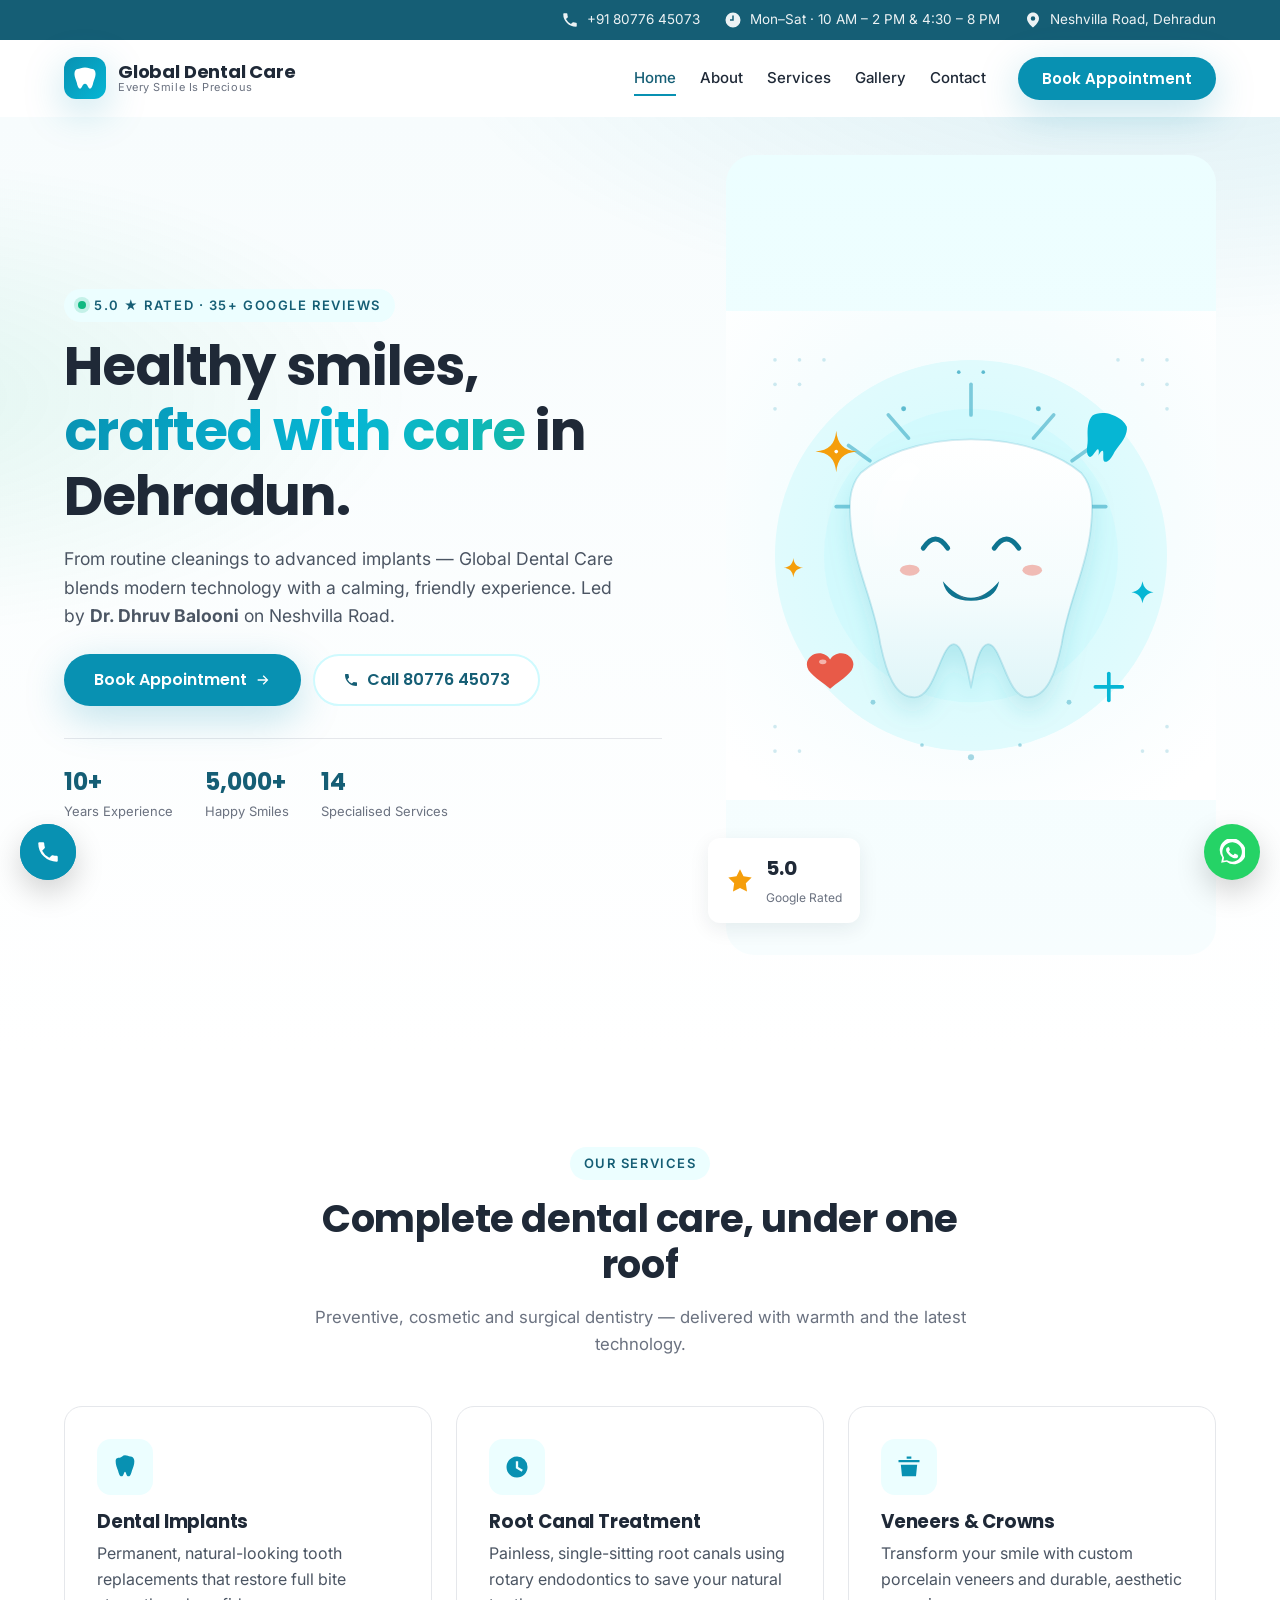
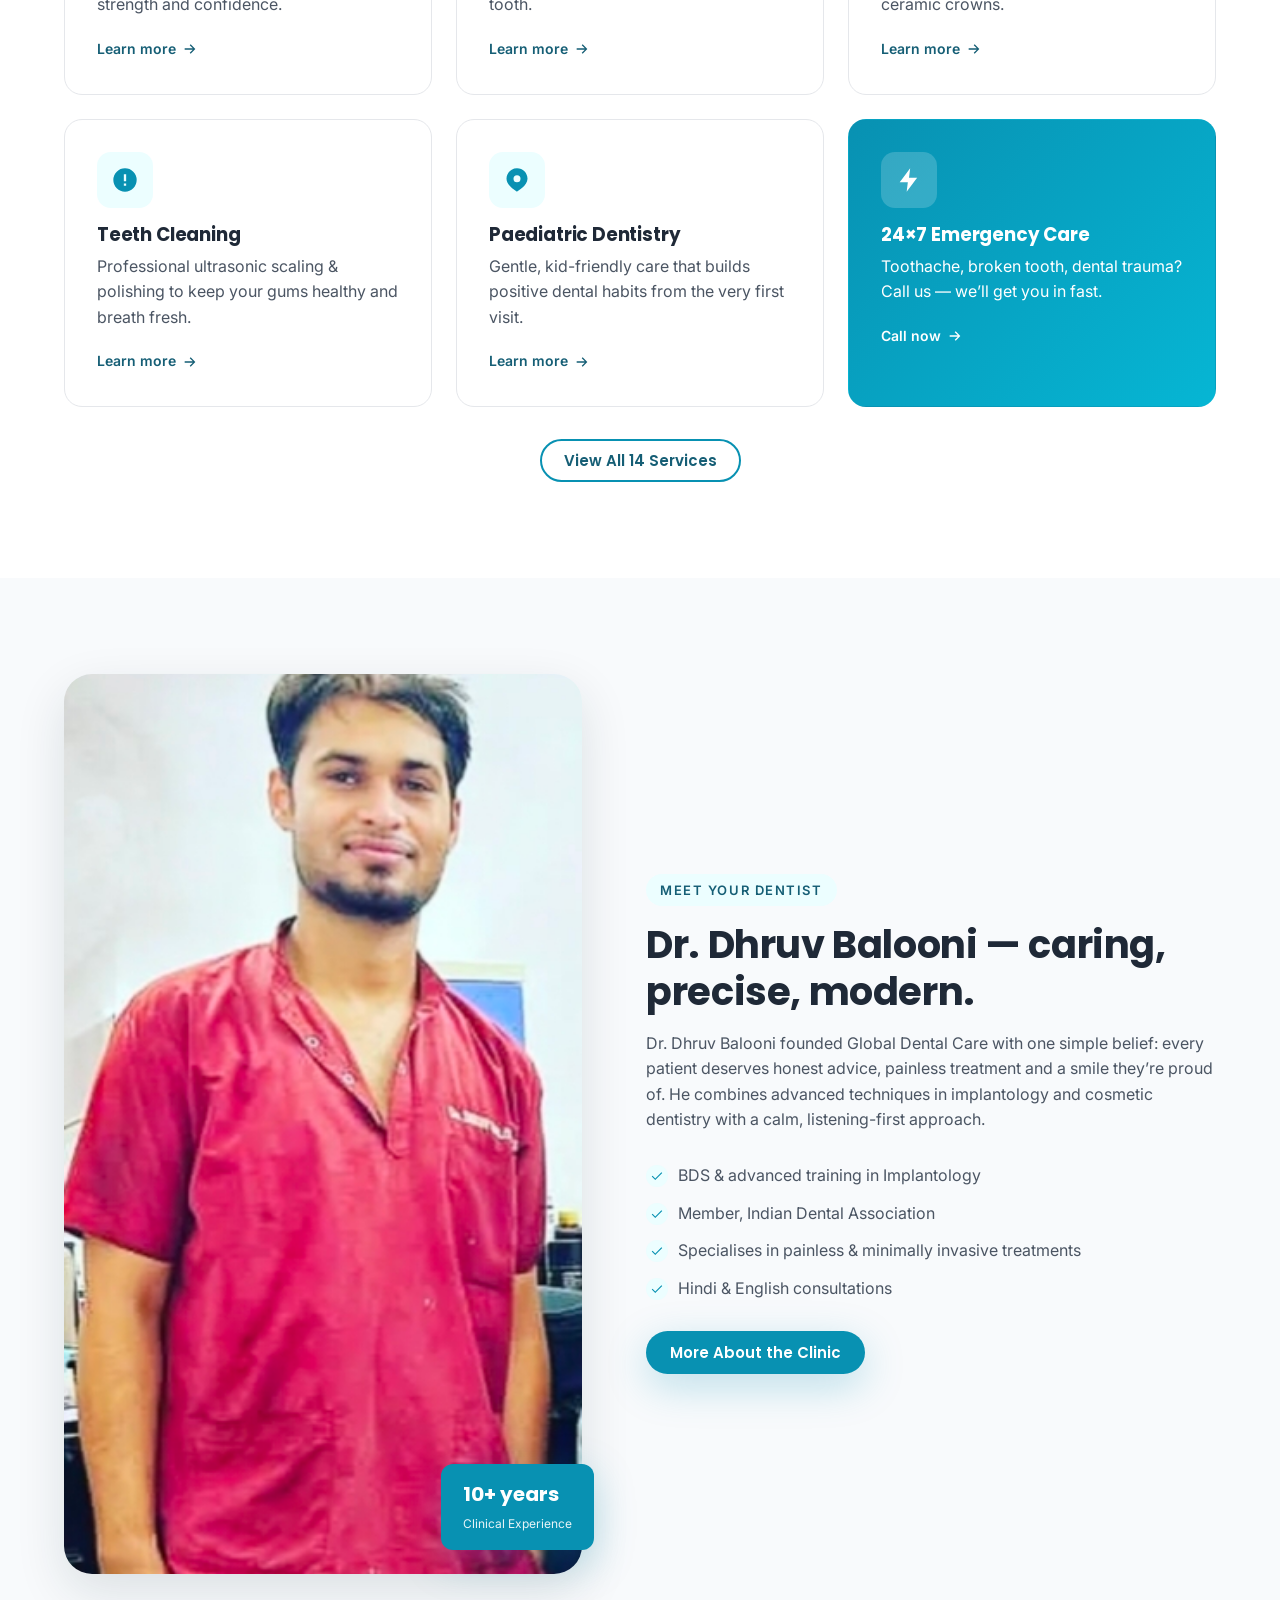
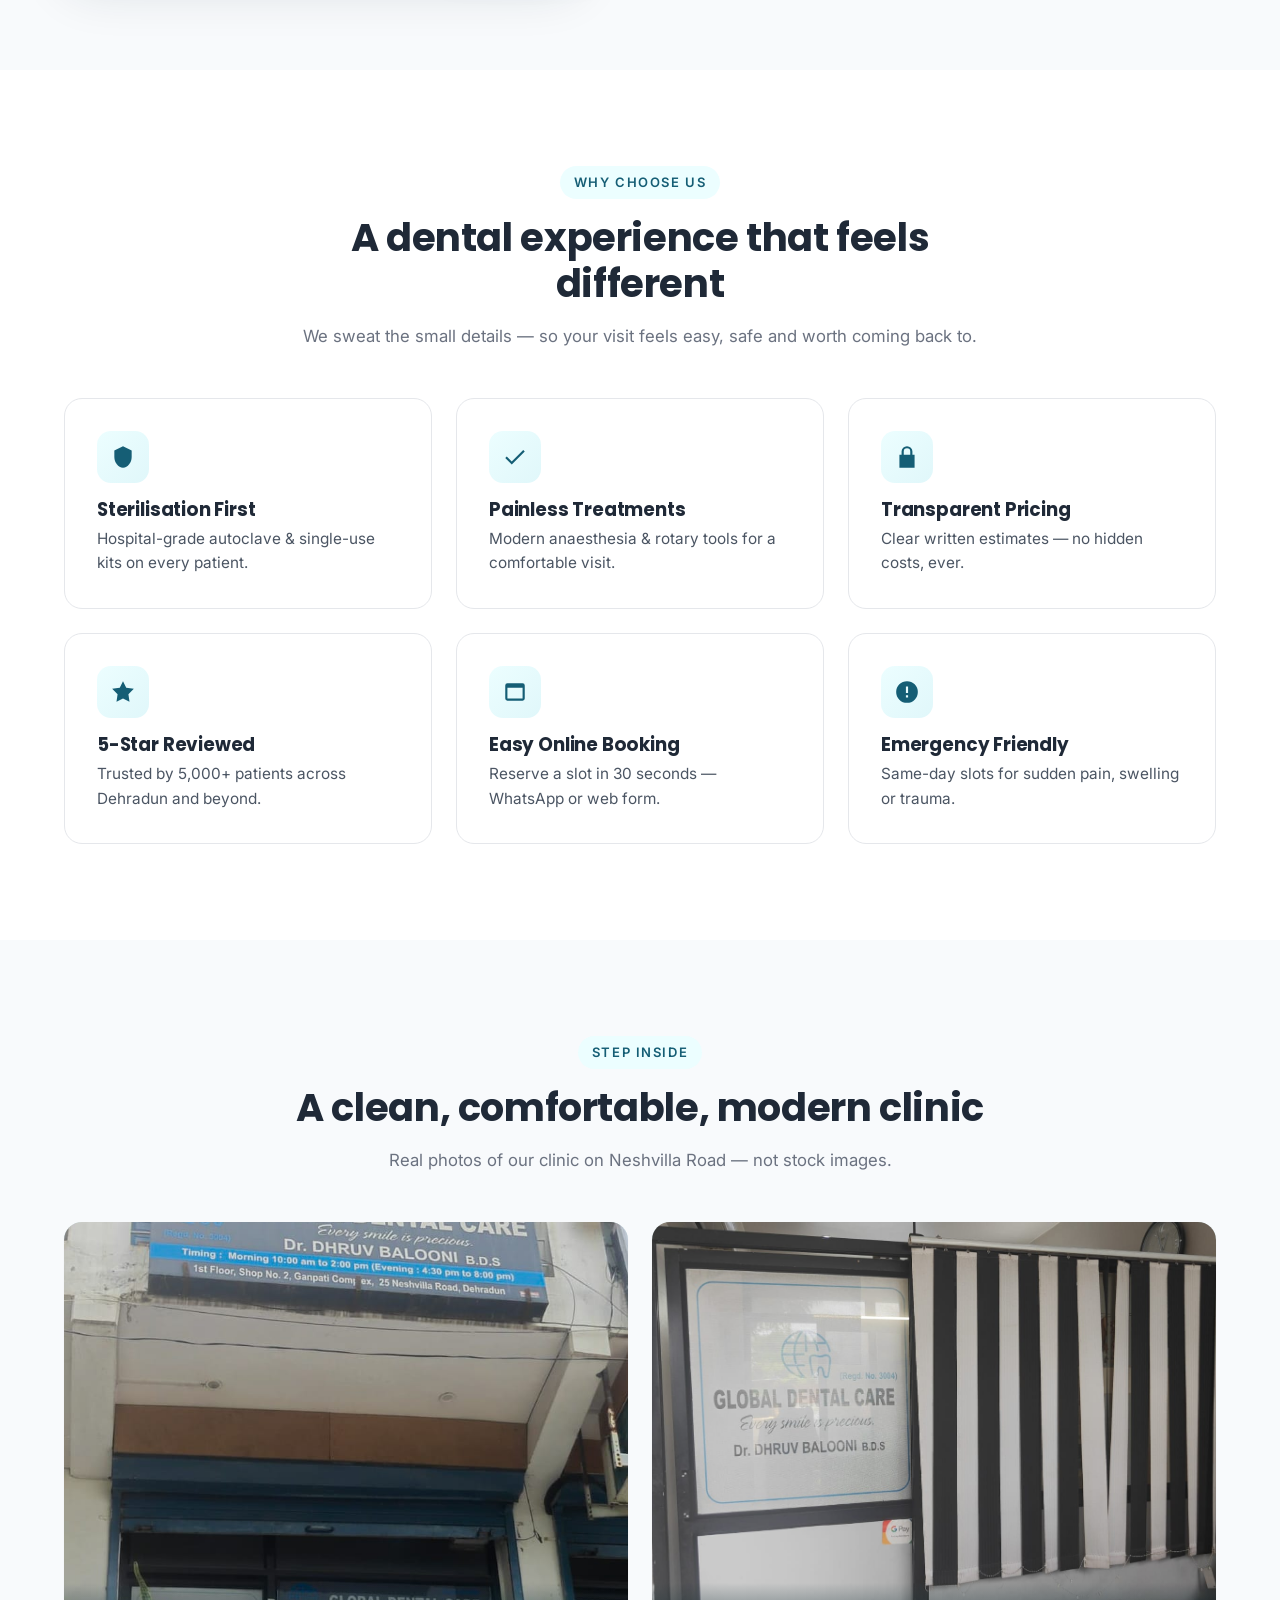
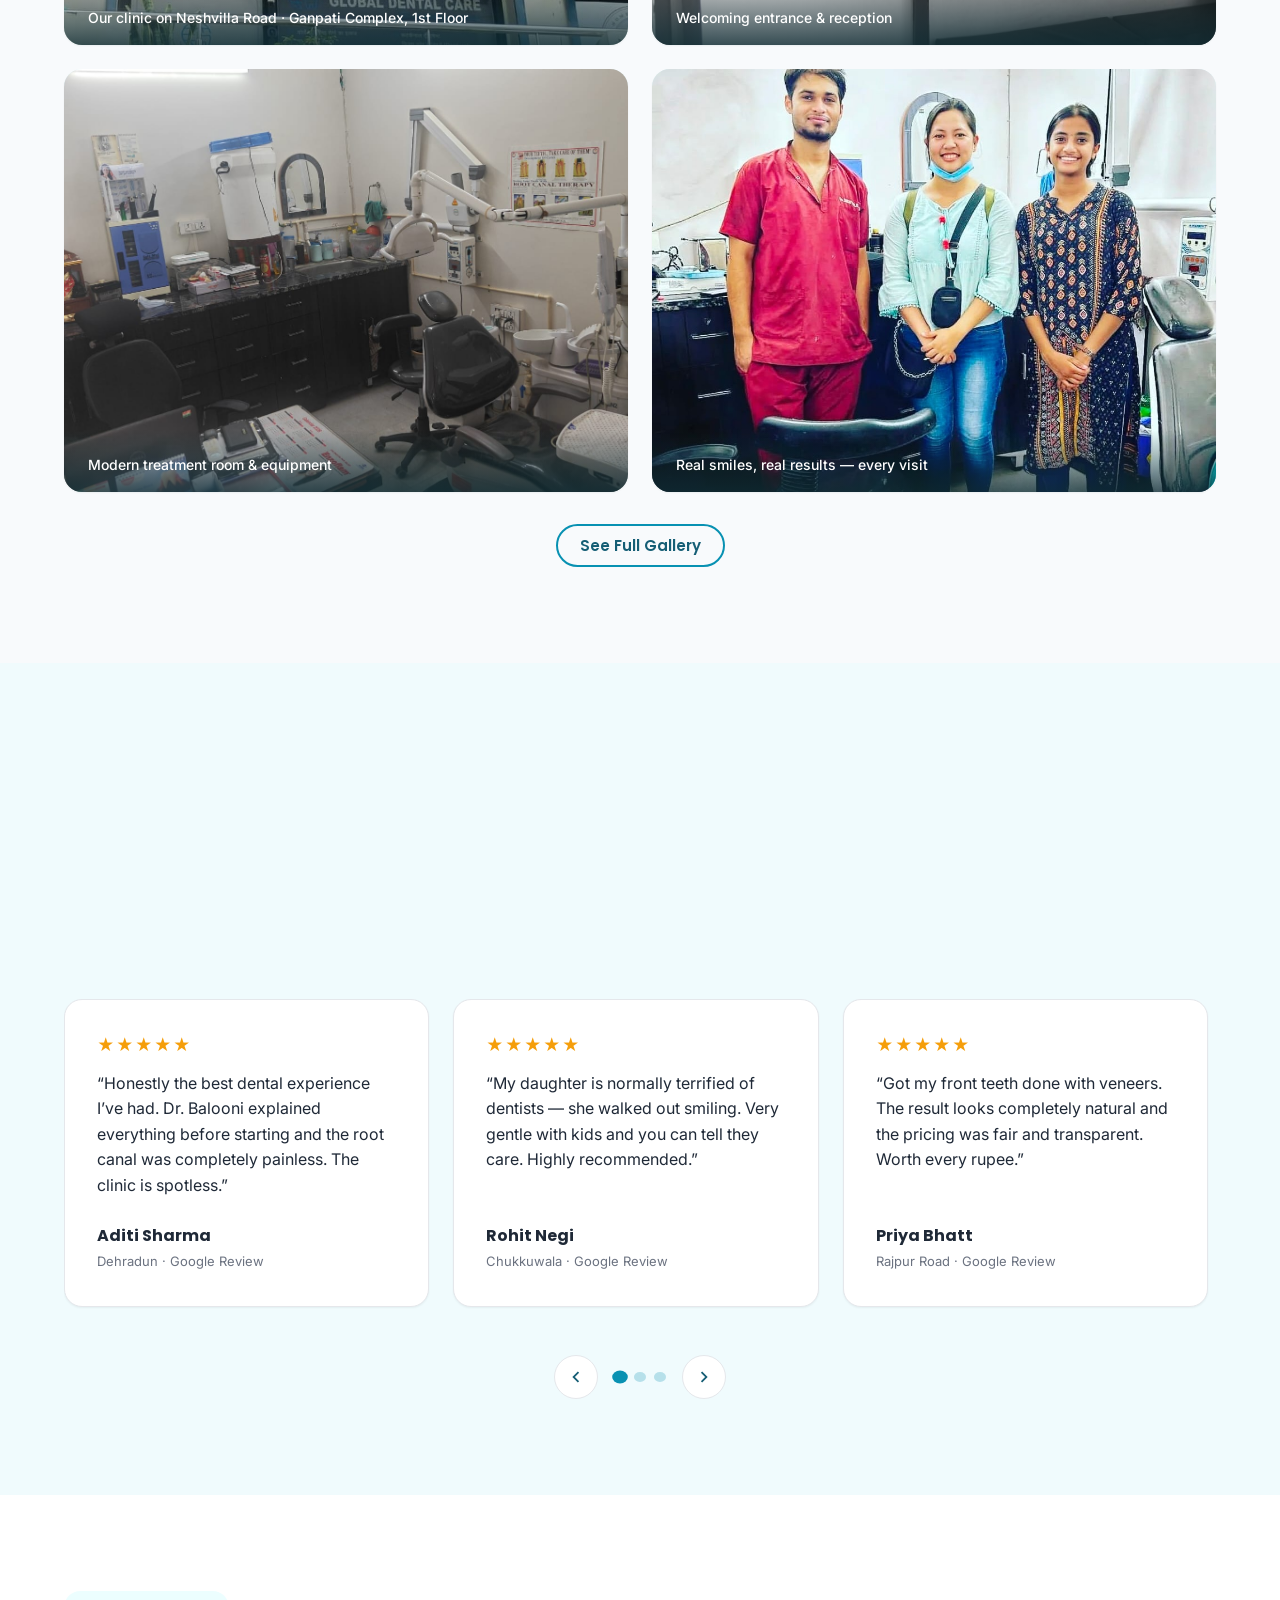
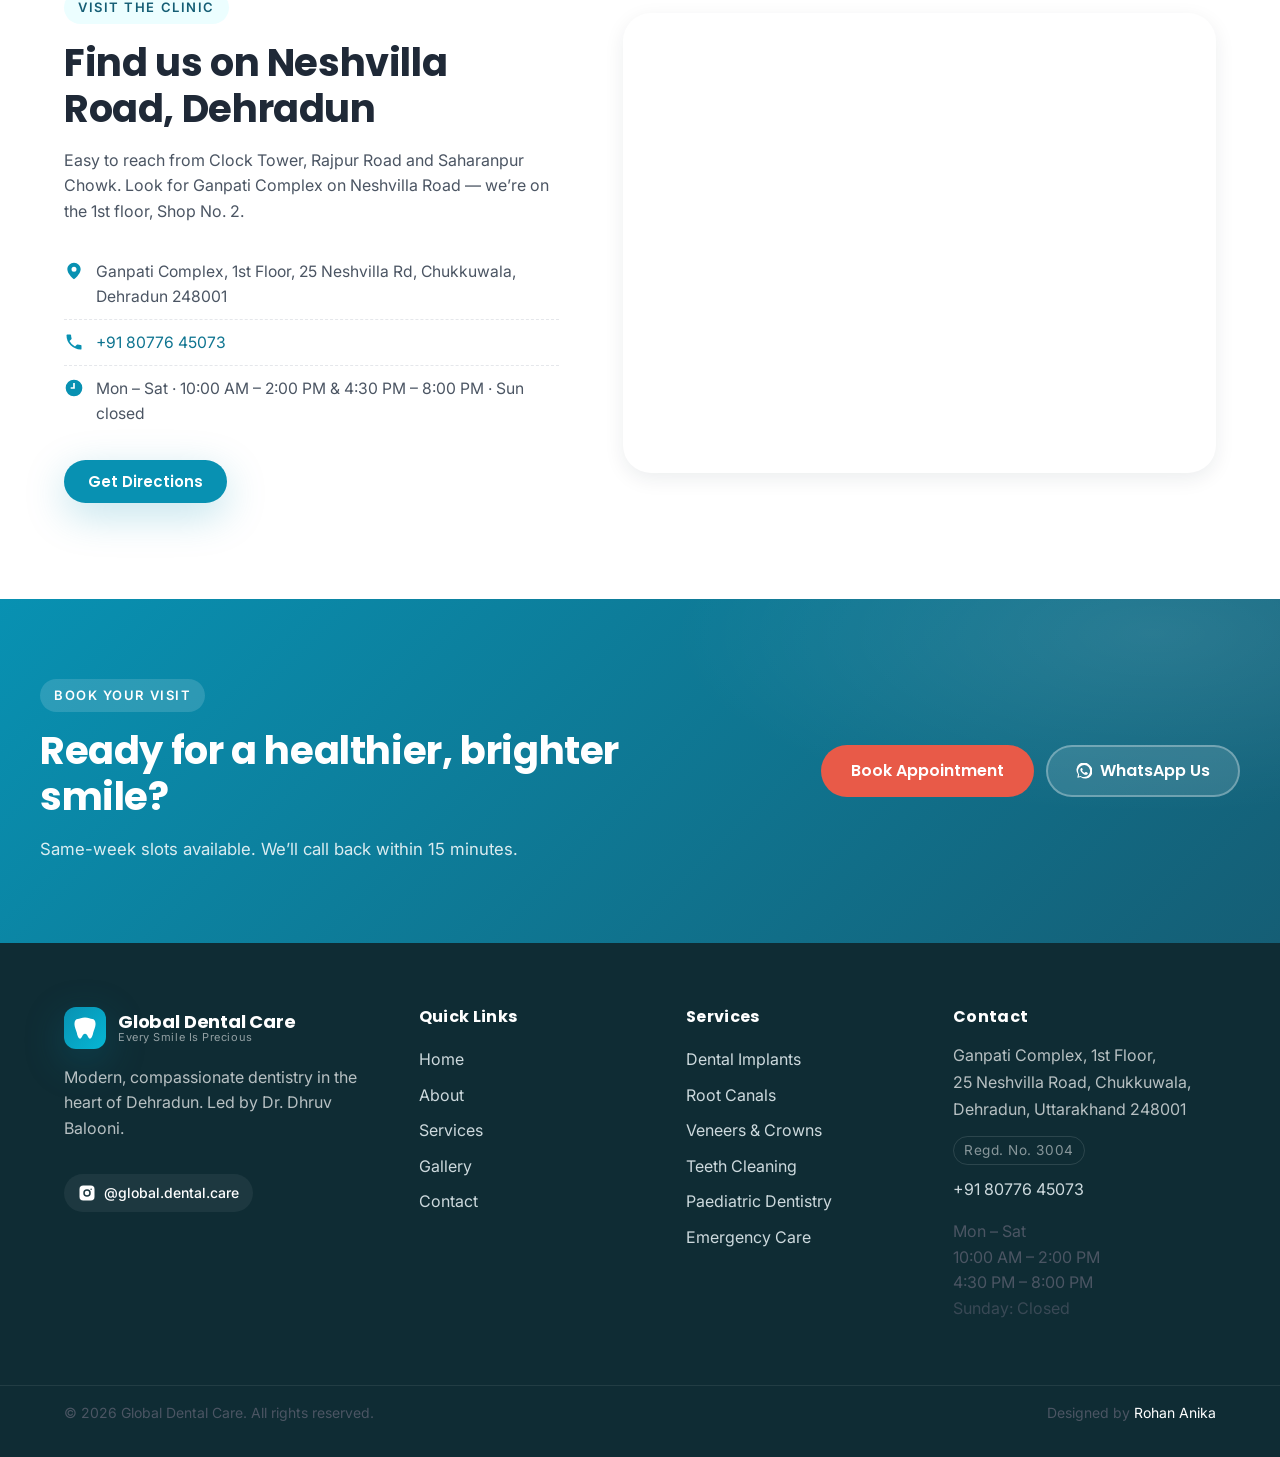
==== commit 9ec8a422: "Build contact page; use real client photos in home gallery and about-doctor sections" ====
--- a/index.html
+++ b/index.html
@@ -328,9 +328,9 @@
       <div class="container about-preview__grid">
         <div class="about-preview__media reveal">
           <img
-            src="images/doctor-placeholder.svg"
+            src="images/dr-balooni.jpeg"
             alt="Dr. Dhruv Balooni — Dental Surgeon at Global Dental Care, Dehradun"
-            loading="lazy" width="800" height="900" />
+            loading="lazy" width="600" height="900" />
           <div class="about-preview__sticker">
             <strong>10+ years</strong>
             <span>Clinical Experience</span>
@@ -424,7 +424,7 @@
         </header>
 
         <div class="clinic-gallery__grid">
-          <figure class="clinic-gallery__item clinic-gallery__item--lg reveal">
+          <figure class="clinic-gallery__item reveal">
             <img src="images/exterior.jpeg"
                  alt="Global Dental Care signboard above the clinic on Neshvilla Road, Dehradun"
                  loading="lazy" width="1200" height="900" />
@@ -441,6 +441,12 @@
                  alt="Modern dental treatment chair, light and equipment inside Global Dental Care"
                  loading="lazy" width="1200" height="900" />
             <figcaption>Modern treatment room &amp; equipment</figcaption>
+          </figure>
+          <figure class="clinic-gallery__item reveal">
+            <img src="images/patient-braces-off.jpeg"
+                 alt="Dr. Dhruv Balooni with a happy patient after a successful braces-off appointment"
+                 loading="lazy" width="1200" height="1000" />
+            <figcaption>Real smiles, real results — every visit</figcaption>
           </figure>
         </div>
 
--- a/css/style.css
+++ b/css/style.css
@@ -81,7 +81,10 @@
   background: var(--c-bg);
   -webkit-font-smoothing: antialiased;
   -moz-osx-font-smoothing: grayscale;
-}
+  overflow-x: hidden;
+  overscroll-behavior-x: none;
+}
+html { overflow-x: hidden; }
 img, svg, video { max-width: 100%; display: block; }
 a { color: var(--c-primary-600); text-decoration: none; transition: color var(--t-fast) var(--ease); }
 a:hover { color: var(--c-primary-700); }
@@ -201,6 +204,19 @@
   .topbar__item--hide-sm { display: none; }
   .topbar__inner { justify-content: center; gap: var(--sp-4); }
 }
+@media (max-width: 600px) {
+  .topbar { height: 38px; font-size: 14px; --topbar-h: 38px; }
+  /* Show only the phone — hide everything else on small screens */
+  .topbar__item:not(:first-child) { display: none; }
+  .topbar__inner {
+    justify-content: center;
+    gap: 0;
+    flex-wrap: nowrap;
+    white-space: nowrap;
+  }
+  .topbar__item:first-child { font-weight: 600; }
+  .topbar__item:first-child a { font-size: 15px; letter-spacing: 0.01em; }
+}
 
 /* ---------- 6. Header ---------- */
 .header {
@@ -272,69 +288,125 @@
 @media (max-width: 960px) {
   .hamburger { display: flex; }
   .nav {
-    position: fixed; top: 0; right: -100%; bottom: 0;
-    width: min(86vw, 380px);
+    position: fixed; top: 0; right: 0; bottom: 0;
+    width: min(85vw, 360px);
     min-width: 280px;
-    flex-direction: column; align-items: stretch;
-    background: #fff; padding: 0 0 24px;
-    box-shadow: var(--shadow-lg);
-    transition: right var(--t-mid) var(--ease);
+    height: 100vh; height: 100dvh;
+    display: flex !important;
+    flex-direction: column;
+    align-items: stretch;
+    background: #fff;
+    padding: 0 0 24px;
+    margin: 0;
+    box-shadow: -10px 0 40px rgba(15,44,52,.18);
+    transform: translateX(100%); /* off-screen via transform — no horizontal scroll */
+    transition: transform var(--t-mid) var(--ease);
+    will-change: transform;
     gap: 0;
     overflow-y: auto;
-  }
-  .nav.is-open { right: 0; }
-
-  /* Drawer header: logo + close */
+    z-index: 100;
+  }
+  .nav.is-open { transform: translateX(0); }
+
+  /* Drawer header: ONE logo + close */
   .nav__header {
-    display: flex; align-items: center; justify-content: space-between;
+    display: flex;
+    align-items: center;
+    justify-content: space-between;
     gap: 12px;
     padding: 16px;
     border-bottom: 1px solid var(--c-border);
-  }
+    flex-shrink: 0;
+    position: relative;
+    z-index: 101; /* above drawer body */
+    background: #fff;
+  }
+  .logo--drawer { color: var(--c-text); }
   .logo--drawer .logo__mark { width: 38px; height: 38px; }
   .logo--drawer .logo__mark svg { width: 22px; height: 22px; }
-  .logo--drawer .logo__name { font-size: 16px; }
+  .logo--drawer .logo__name { font-size: 16px; color: var(--c-text); }
   .logo--drawer .logo__tag { font-size: 10px; }
 
-  /* Nav list */
+  /* Nav links — must be clearly visible */
   .nav__list {
+    display: flex;
     flex-direction: column;
     gap: 0;
-    padding: 8px 16px 0;
-  }
-  .nav__list li { border-bottom: 1px solid var(--c-border); }
+    padding: 8px 0 0;
+    flex: 1;
+  }
+  .nav__list li { border-bottom: 1px solid var(--c-border); margin: 0; }
   .nav__list li:last-child { border-bottom: 0; }
   .nav__link {
-    color: var(--c-text);
-    padding: 16px 4px;
-    font-size: 16px; font-weight: 600;
+    display: block;
+    color: #1f2937;
+    padding: 16px 24px;
+    font-size: 1.0625rem;
+    font-weight: 600;
+    line-height: 1.2;
   }
   .nav__link::after { display: none; }
-  .nav__link.is-active { color: var(--c-primary-700); }
-
-  /* Bottom CTA */
+  @media (hover: hover) {
+    .nav__link:hover { background: var(--c-primary-50); color: var(--c-primary-700); }
+  }
+  .nav__link:active { background: var(--c-primary-50); color: var(--c-primary-700); }
+  .nav__link.is-active { color: var(--c-primary); background: var(--c-primary-50); }
+
+  /* Bottom CTA — full-width inside drawer */
   .nav__cta {
     margin: 24px 16px 0;
+    padding: 14px 22px;
     justify-content: center;
+    width: auto;
   }
 
   /* Close button */
   .nav__close {
-    display: grid; place-items: center;
-    width: 40px; height: 40px; border-radius: 10px;
-    background: var(--c-bg-soft); color: var(--c-text);
+    display: grid;
+    place-items: center;
+    width: 40px; height: 40px;
+    border-radius: 10px;
+    background: var(--c-bg-soft);
+    color: var(--c-text);
     flex-shrink: 0;
     transition: background var(--t-fast) var(--ease);
   }
-  .nav__close:hover { background: var(--c-primary-50); color: var(--c-primary-700); }
+  @media (hover: hover) {
+    .nav__close:hover { background: var(--c-primary-50); color: var(--c-primary-700); }
+  }
+  .nav__close:active { background: var(--c-primary-50); color: var(--c-primary-700); }
   .nav__close svg { width: 22px; height: 22px; }
 }
+
+/* Above 960px: drawer header parts are hidden — desktop shows inline nav only */
+@media (min-width: 961px) {
+  .nav__header,
+  .nav__close,
+  .logo--drawer { display: none !important; }
+}
 .body--locked { overflow: hidden; }
+
+/* When drawer is open: the .nav lives INSIDE .header in the markup,
+   and .header creates a stacking context (position:sticky + backdrop-filter).
+   That means the drawer's z-index is local to .header — by default the
+   overlay (z-index 90) paints ABOVE the drawer and steals the taps.
+   Fix: lift the entire header above the overlay; the page-header chrome
+   stays invisible via `visibility: hidden`, and the drawer becomes the
+   only clickable thing in that lifted subtree. */
+.body--locked .header {
+  visibility: hidden;
+  z-index: 110; /* > overlay (90), so drawer descendants are hit-testable */
+}
+.body--locked .header .nav,
+.body--locked .header .nav * { visibility: visible; }
+.body--locked .float-btn,
+.body--locked .back-to-top { display: none; }
+
 .nav-overlay {
-  position: fixed; inset: 0; background: rgba(15,44,52,.45);
+  position: fixed; inset: 0; background: rgba(15,44,52,.55);
   opacity: 0; pointer-events: none;
   transition: opacity var(--t-mid) var(--ease);
-  z-index: 40;
+  z-index: 90;
 }
 .nav-overlay.is-open { opacity: 1; pointer-events: auto; }
 
@@ -391,11 +463,44 @@
 .hero__badge span { font-size: 12px; color: var(--c-muted); }
 
 @media (max-width: 900px) {
-  .hero__inner { grid-template-columns: 1fr; gap: var(--sp-7); }
-  .hero__art { order: -1; max-width: 420px; margin: 0 auto; }
-}
-@media (max-width: 600px) {
-  .hero__badge { left: 8px; }
+  .hero__inner {
+    grid-template-columns: 1fr;
+    grid-template-rows: auto auto;
+    gap: var(--sp-5);
+  }
+  /* Headline + CTAs ABOVE image on mobile — no scrolling past tooth */
+  .hero__content { order: 1; grid-row: 1; }
+  .hero__art     { order: 2; grid-row: 2; max-width: 360px; margin: 0 auto; width: 100%; }
+}
+@media (max-width: 768px) {
+  .hero { padding: var(--sp-3) 0 var(--sp-6); }
+  .hero__art {
+    display: flex;
+    flex-direction: column;
+    align-items: center;
+    gap: var(--sp-3);
+  }
+  .hero__art img {
+    max-height: 280px;
+    aspect-ratio: 1 / 1;
+    width: auto;
+    height: auto;
+    background: transparent;
+    border-radius: var(--r-lg);
+  }
+  /* Badge: was floating off-screen at left:-18px — pin it inline below the image */
+  .hero__badge {
+    position: static;
+    left: auto; bottom: auto;
+    margin: 0;
+  }
+  .hero__trust { margin-top: var(--sp-5); padding-top: var(--sp-4); gap: var(--sp-5); }
+  .hero__trust strong { font-size: 1.25rem; }
+}
+@media (max-width: 480px) {
+  .hero__art img { max-height: 220px; }
+  .hero__title { font-size: 1.85rem; line-height: 1.18; }
+  .hero__lead  { font-size: 1rem; }
 }
 
 /* ---------- 8. Cards / Services preview ---------- */
@@ -493,12 +598,12 @@
 .clinic-gallery { background: var(--c-bg-soft); }
 .clinic-gallery__grid {
   display: grid;
-  grid-template-columns: 1.4fr 1fr;
-  grid-template-rows: 1fr 1fr;
+  grid-template-columns: repeat(2, 1fr);
   gap: var(--sp-5);
 }
 .clinic-gallery__item {
   position: relative; margin: 0;
+  aspect-ratio: 4 / 3;
   border-radius: var(--r-lg); overflow: hidden;
   background: #e0f7fa;
   box-shadow: var(--shadow-sm);
@@ -515,10 +620,6 @@
   transition: transform var(--t-slow) var(--ease);
 }
 .clinic-gallery__item:hover img { transform: scale(1.04); }
-.clinic-gallery__item--lg {
-  grid-row: 1 / span 2;
-  min-height: 460px;
-}
 .clinic-gallery__item figcaption {
   position: absolute; left: 0; right: 0; bottom: 0;
   padding: var(--sp-5) var(--sp-5) var(--sp-4);
@@ -526,14 +627,8 @@
   font-size: 14px; font-weight: 500;
   background: linear-gradient(180deg, transparent 0%, rgba(15,44,52,.78) 100%);
 }
-.clinic-gallery__item--lg figcaption { font-size: 15px; }
-@media (max-width: 800px) {
-  .clinic-gallery__grid {
-    grid-template-columns: 1fr;
-    grid-template-rows: auto;
-  }
-  .clinic-gallery__item--lg { grid-row: auto; min-height: 0; }
-  .clinic-gallery__item { aspect-ratio: 4 / 3; }
+@media (max-width: 600px) {
+  .clinic-gallery__grid { grid-template-columns: 1fr; }
 }
 
 /* ---------- 11. Testimonials ---------- */
@@ -697,7 +792,7 @@
 
 /* ---------- 15. Floating buttons ---------- */
 .float-btn {
-  position: fixed; z-index: 60;
+  position: fixed; z-index: 50;
   width: 56px; height: 56px; border-radius: 50%;
   display: grid; place-items: center;
   color: #fff;
@@ -727,7 +822,7 @@
   display: grid; place-items: center;
   opacity: 0; pointer-events: none; transform: translateY(8px);
   transition: opacity var(--t-fast) var(--ease), transform var(--t-fast) var(--ease);
-  z-index: 60;
+  z-index: 50;
 }
 .back-to-top.is-visible { opacity: 1; pointer-events: auto; transform: translateY(0); }
 .back-to-top svg { width: 22px; height: 22px; }
@@ -761,6 +856,218 @@
 .form-field.has-error textarea { border-color: #dc2626; }
 .form-field.has-error .error { display: block; }
 
+/* ============================================================
+   CONTACT PAGE
+   ============================================================ */
+
+/* Page hero — slim banner with breadcrumb */
+.page-hero {
+  padding: clamp(40px, 6vw, 64px) 0 clamp(28px, 4vw, 40px);
+  background:
+    radial-gradient(900px 360px at 70% -10%, rgba(8,145,178,.10), transparent 60%),
+    linear-gradient(180deg, #f7fcfd 0%, #ffffff 100%);
+}
+.page-hero h1 {
+  margin: 8px 0 12px;
+  font-size: clamp(1.75rem, 3.5vw, 2.6rem);
+  letter-spacing: -0.01em;
+  max-width: 760px;
+}
+.page-hero p { font-size: 1.08rem; max-width: 580px; color: var(--c-text-soft); margin: 0; }
+
+.crumbs {
+  display: inline-flex; align-items: center; gap: 6px;
+  font-size: 13px; color: var(--c-muted); margin-bottom: var(--sp-4);
+}
+.crumbs svg { width: 14px; height: 14px; opacity: .6; }
+.crumbs a { color: var(--c-text-soft); }
+.crumbs a:hover { color: var(--c-primary-700); }
+.crumbs [aria-current="page"] { color: var(--c-text); font-weight: 600; }
+
+/* Two-column contact split */
+.contact-split { padding-top: clamp(40px, 6vw, 64px); padding-bottom: clamp(56px, 7vw, 80px); }
+.contact-split__grid {
+  display: grid;
+  grid-template-columns: 0.9fr 1.1fr;
+  gap: clamp(28px, 4vw, 56px);
+  align-items: start;
+}
+@media (max-width: 900px) {
+  .contact-split__grid { grid-template-columns: 1fr; }
+}
+
+/* Contact card (left) */
+.contact-card {
+  background: #fff;
+  border: 1px solid var(--c-border);
+  border-radius: var(--r-xl);
+  padding: clamp(24px, 3vw, 36px);
+  box-shadow: var(--shadow-md);
+  position: relative;
+}
+.contact-card h2 {
+  font-family: var(--font-head); font-size: 1.6rem;
+  margin: 0 0 6px;
+}
+.contact-card address {
+  font-style: normal; color: var(--c-text-soft);
+  line-height: 1.7; margin: 0 0 10px;
+}
+.contact-card__seal {
+  width: 120px; height: 120px;
+  border-radius: var(--r-md);
+  object-fit: cover;
+  border: 1px solid var(--c-border);
+  background: #fff;
+  margin-bottom: var(--sp-4);
+}
+.regd-badge {
+  display: inline-block;
+  font-size: 0.85rem;
+  color: var(--c-primary-700);
+  background: var(--c-primary-50);
+  border: 1px solid var(--c-primary-100);
+  padding: 4px 12px;
+  border-radius: var(--r-pill);
+  letter-spacing: 0.04em;
+  font-weight: 600;
+  margin-bottom: var(--sp-5);
+}
+
+/* Contact methods list */
+.contact-list {
+  display: flex; flex-direction: column; gap: var(--sp-4);
+  margin: 0 0 var(--sp-5);
+  padding: var(--sp-4) 0;
+  border-top: 1px solid var(--c-border);
+  border-bottom: 1px solid var(--c-border);
+}
+.contact-list li {
+  display: flex; align-items: center; gap: 14px;
+}
+.contact-list__icon {
+  width: 44px; height: 44px; flex-shrink: 0;
+  display: grid; place-items: center;
+  border-radius: 12px;
+  background: var(--c-primary-50);
+  color: var(--c-primary-700);
+}
+.contact-list__icon--wa { background: #d1fae5; color: #047857; }
+.contact-list__icon--ig {
+  background: linear-gradient(135deg, #fce7f3 0%, #fef3c7 100%);
+  color: #be185d;
+}
+.contact-list__icon svg { width: 22px; height: 22px; }
+.contact-list__text { display: flex; flex-direction: column; line-height: 1.3; }
+.contact-list__text strong {
+  font-family: var(--font-head); font-size: 14px; color: var(--c-muted);
+  font-weight: 500;
+}
+.contact-list__text a { color: var(--c-text); font-weight: 600; font-size: 15px; }
+.contact-list__text a:hover { color: var(--c-primary-700); }
+
+/* Working hours block */
+.hours h3 {
+  font-family: var(--font-head); font-size: 14px;
+  text-transform: uppercase; letter-spacing: 0.1em;
+  color: var(--c-muted); margin: 0 0 var(--sp-3);
+}
+.hours__list { margin: 0; }
+.hours__list > div {
+  display: flex; justify-content: space-between; align-items: flex-start;
+  padding: 10px 0; border-bottom: 1px dashed var(--c-border);
+  gap: 12px;
+}
+.hours__list > div:last-child { border-bottom: 0; }
+.hours__list dt { font-weight: 600; color: var(--c-text); }
+.hours__list dd { margin: 0; color: var(--c-text-soft); text-align: right; line-height: 1.5; }
+.hours__closed { color: #dc2626 !important; font-weight: 600; }
+
+.contact-card__cta {
+  margin-top: var(--sp-5);
+  width: 100%;
+  justify-content: center;
+}
+
+/* Form column (right) */
+.contact-form-wrap {
+  background: #fff;
+  border: 1px solid var(--c-border);
+  border-radius: var(--r-xl);
+  padding: clamp(24px, 3vw, 40px);
+  box-shadow: var(--shadow-md);
+}
+.contact-form-wrap h2 {
+  font-family: var(--font-head); font-size: 1.6rem;
+  margin: 0 0 6px;
+}
+.contact-form-wrap > p {
+  color: var(--c-muted); margin-bottom: var(--sp-5);
+}
+.contact-form .form-field { margin-bottom: var(--sp-4); }
+.contact-form label {
+  font-weight: 600; font-size: 14px;
+  color: var(--c-text);
+  margin-bottom: 6px;
+}
+.contact-form .required { color: var(--c-accent); margin-left: 2px; }
+.contact-form .opt {
+  color: var(--c-muted); font-weight: 400; font-size: 12px; margin-left: 4px;
+}
+.form-row {
+  display: grid; grid-template-columns: 1fr 1fr; gap: var(--sp-4);
+}
+@media (max-width: 540px) {
+  .form-row { grid-template-columns: 1fr; gap: 0; }
+}
+
+.form-submit {
+  width: 100%; justify-content: center;
+  margin-top: var(--sp-3);
+  background: var(--c-primary);
+  box-shadow: var(--shadow-glow);
+}
+.form-submit:hover { background: var(--c-primary-600); }
+.form-submit svg { width: 18px; height: 18px; }
+
+.form-note {
+  display: flex; align-items: flex-start; gap: 8px;
+  margin: var(--sp-4) 0 0;
+  padding: 12px 14px;
+  background: var(--c-bg-soft);
+  border-radius: var(--r-md);
+  font-size: 13px; color: var(--c-muted); line-height: 1.5;
+}
+.form-note svg {
+  width: 16px; height: 16px; flex-shrink: 0; margin-top: 2px;
+  color: var(--c-primary);
+}
+
+.form-success {
+  display: flex; align-items: center; gap: 14px;
+  margin-top: var(--sp-4);
+  padding: 16px;
+  background: #ecfdf5;
+  border: 1px solid #a7f3d0;
+  border-radius: var(--r-md);
+  color: #065f46;
+}
+.form-success svg {
+  width: 28px; height: 28px;
+  background: #10b981; color: #fff;
+  border-radius: 50%; padding: 4px;
+  flex-shrink: 0;
+}
+.form-success strong { display: block; font-family: var(--font-head); font-size: 15px; }
+.form-success span { font-size: 14px; }
+
+/* Full-width map */
+.contact-map iframe {
+  width: 100%; height: clamp(320px, 50vw, 480px);
+  border: 0; display: block;
+  background: var(--c-bg-soft);
+}
+
 /* ---------- 18. Print ---------- */
 @media print {
   .header, .topbar, .float-btn, .back-to-top, .cta-banner, .slider__controls { display: none; }
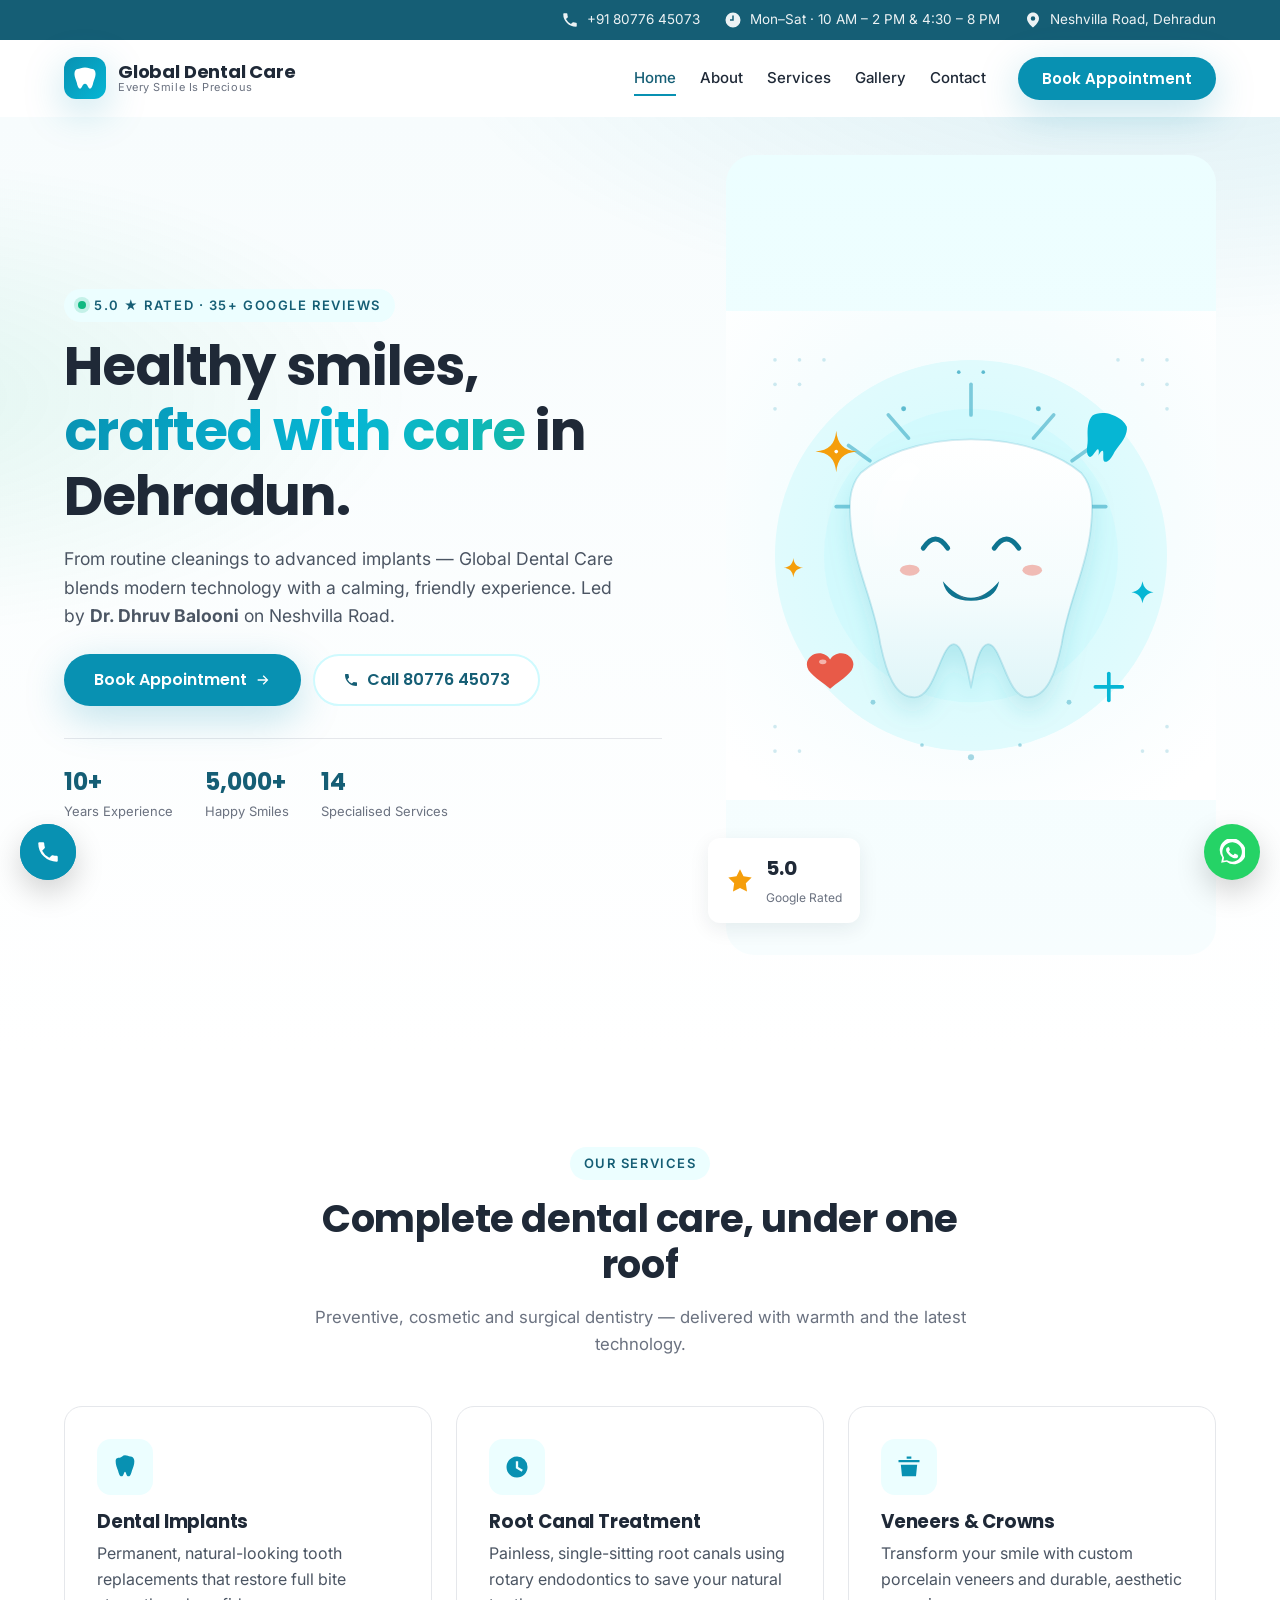
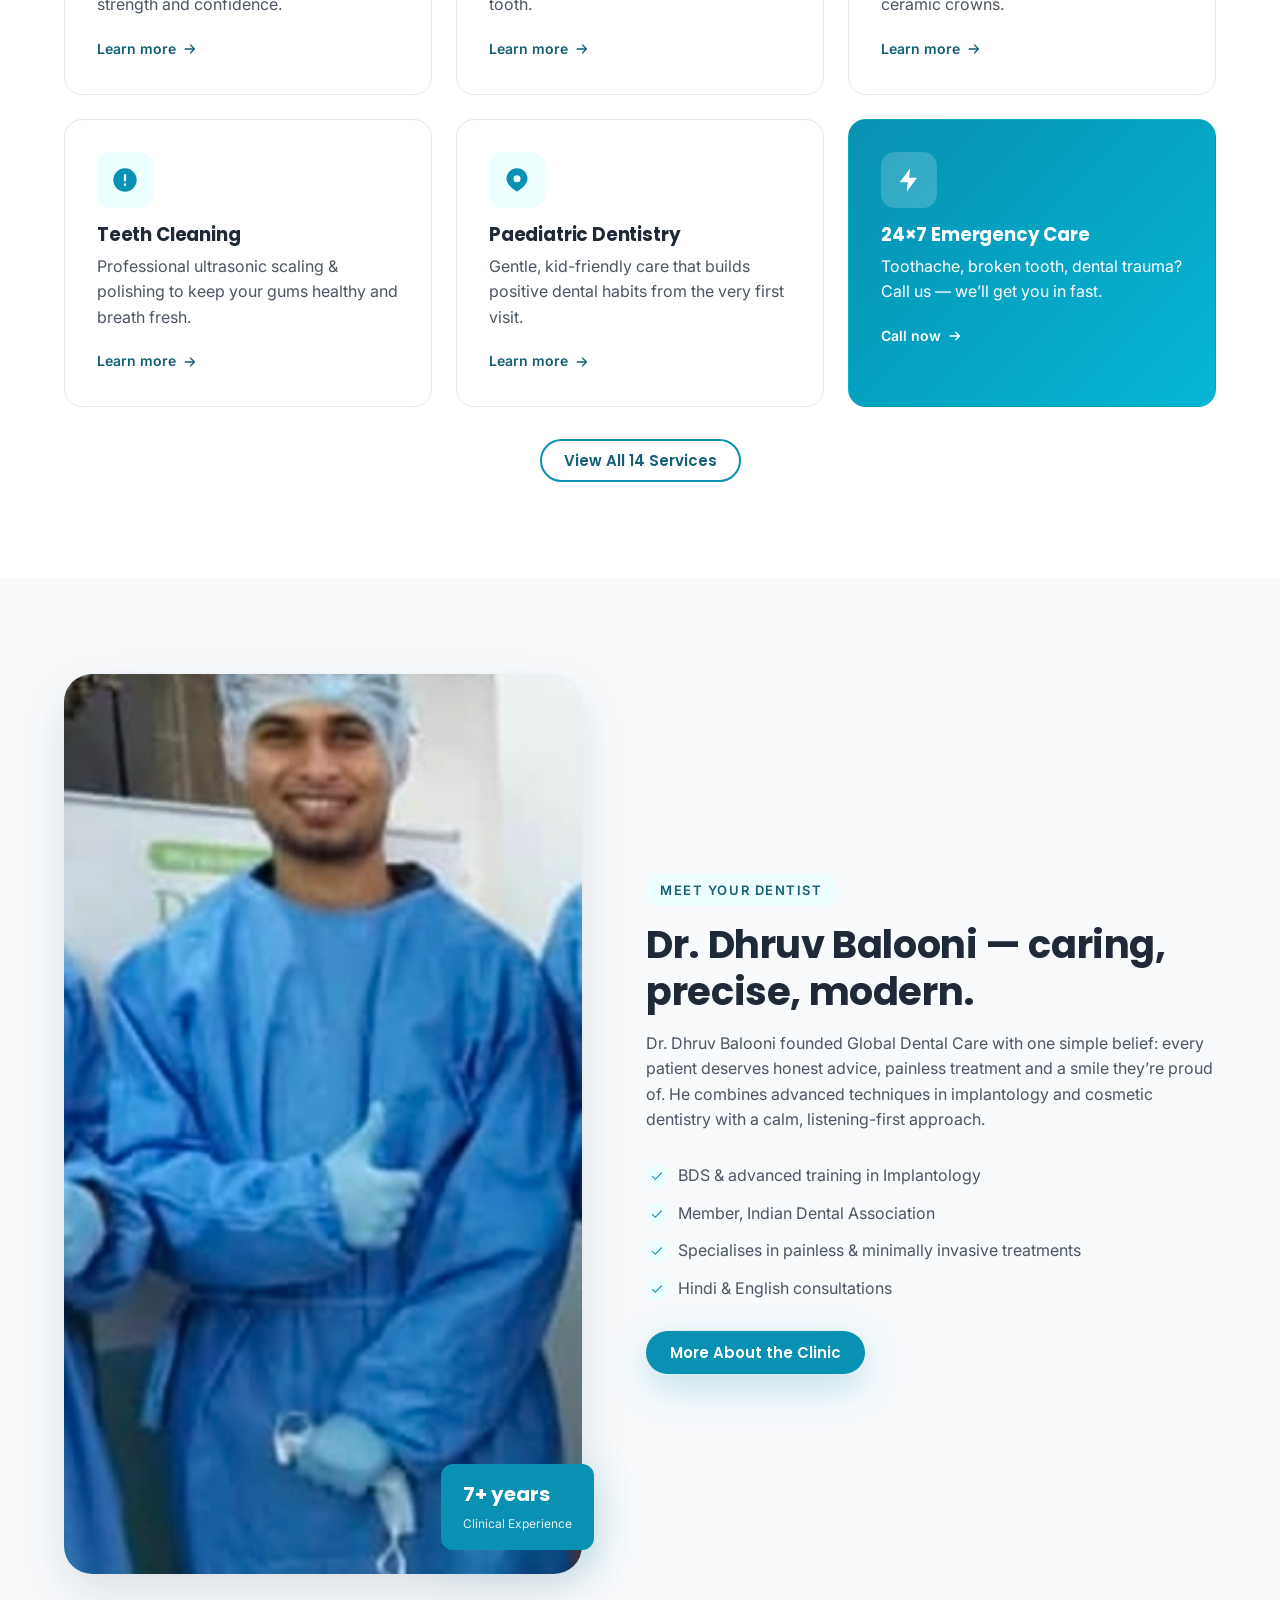
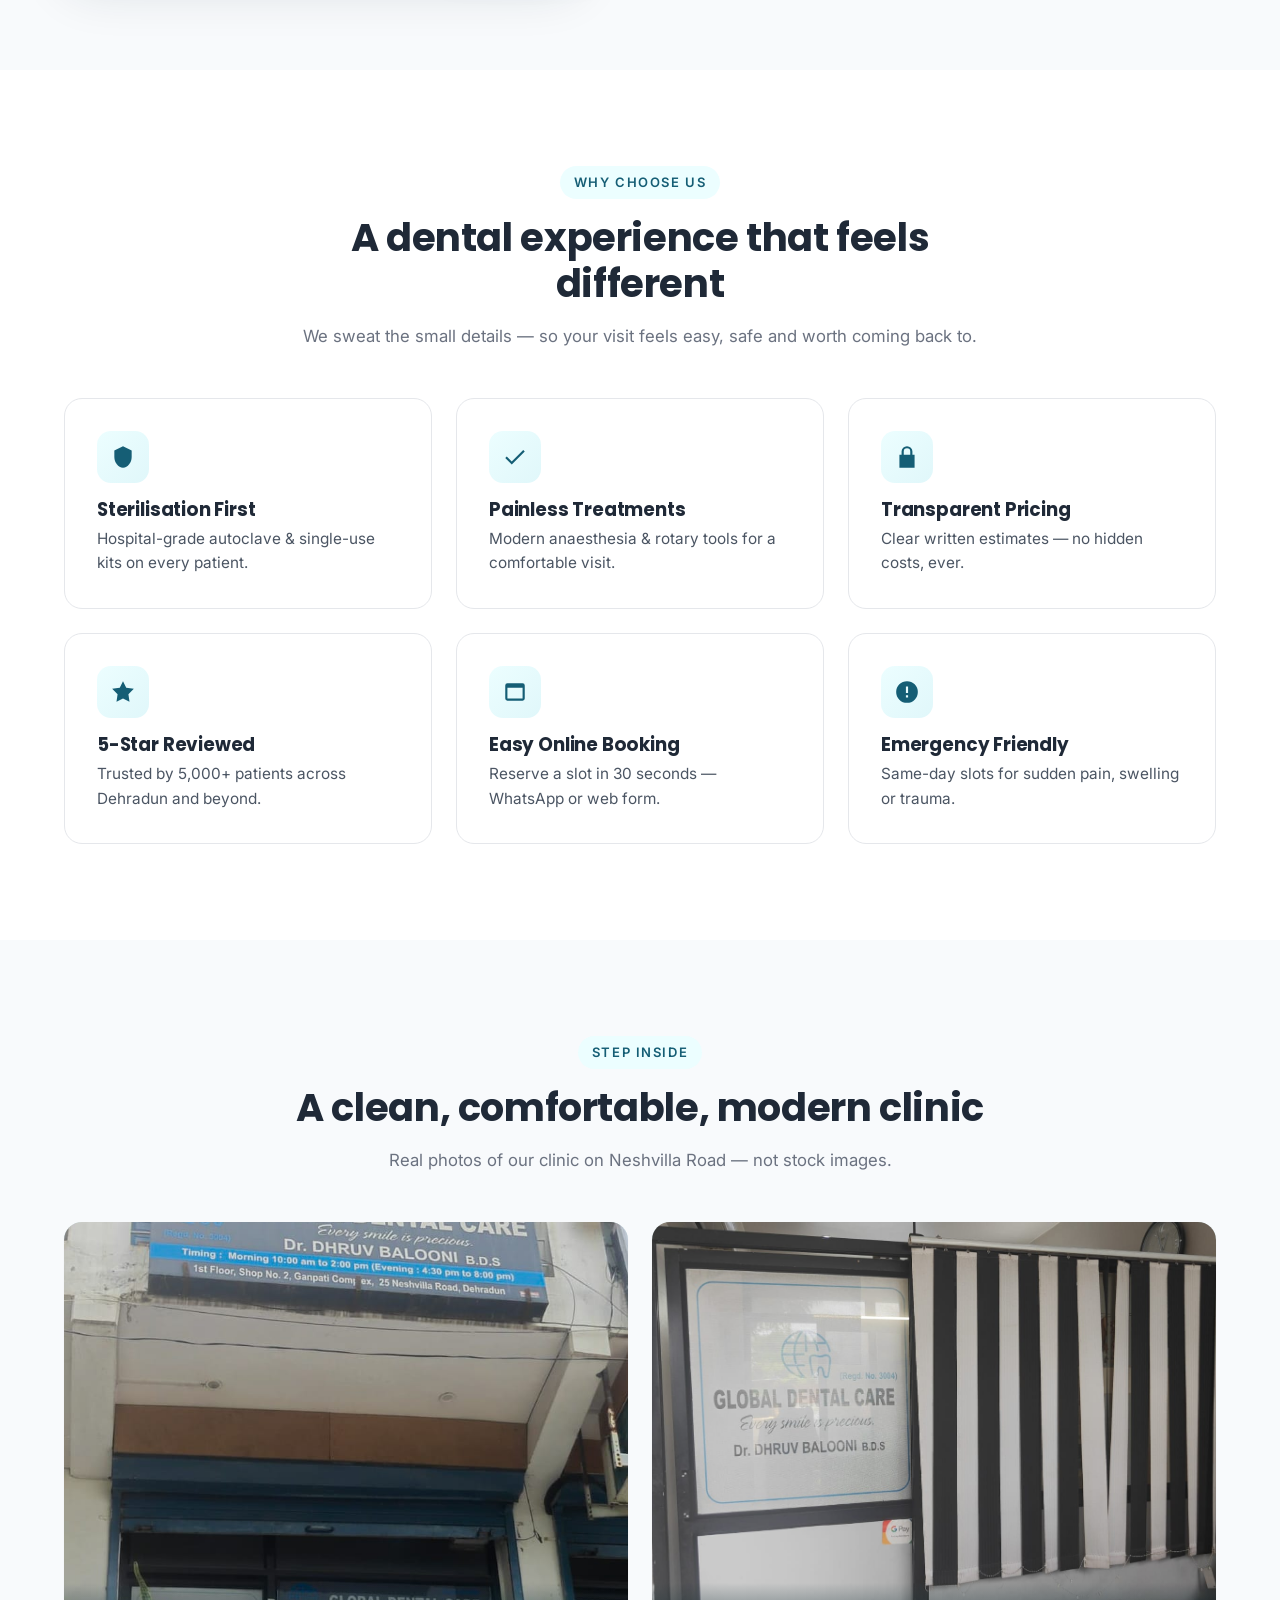
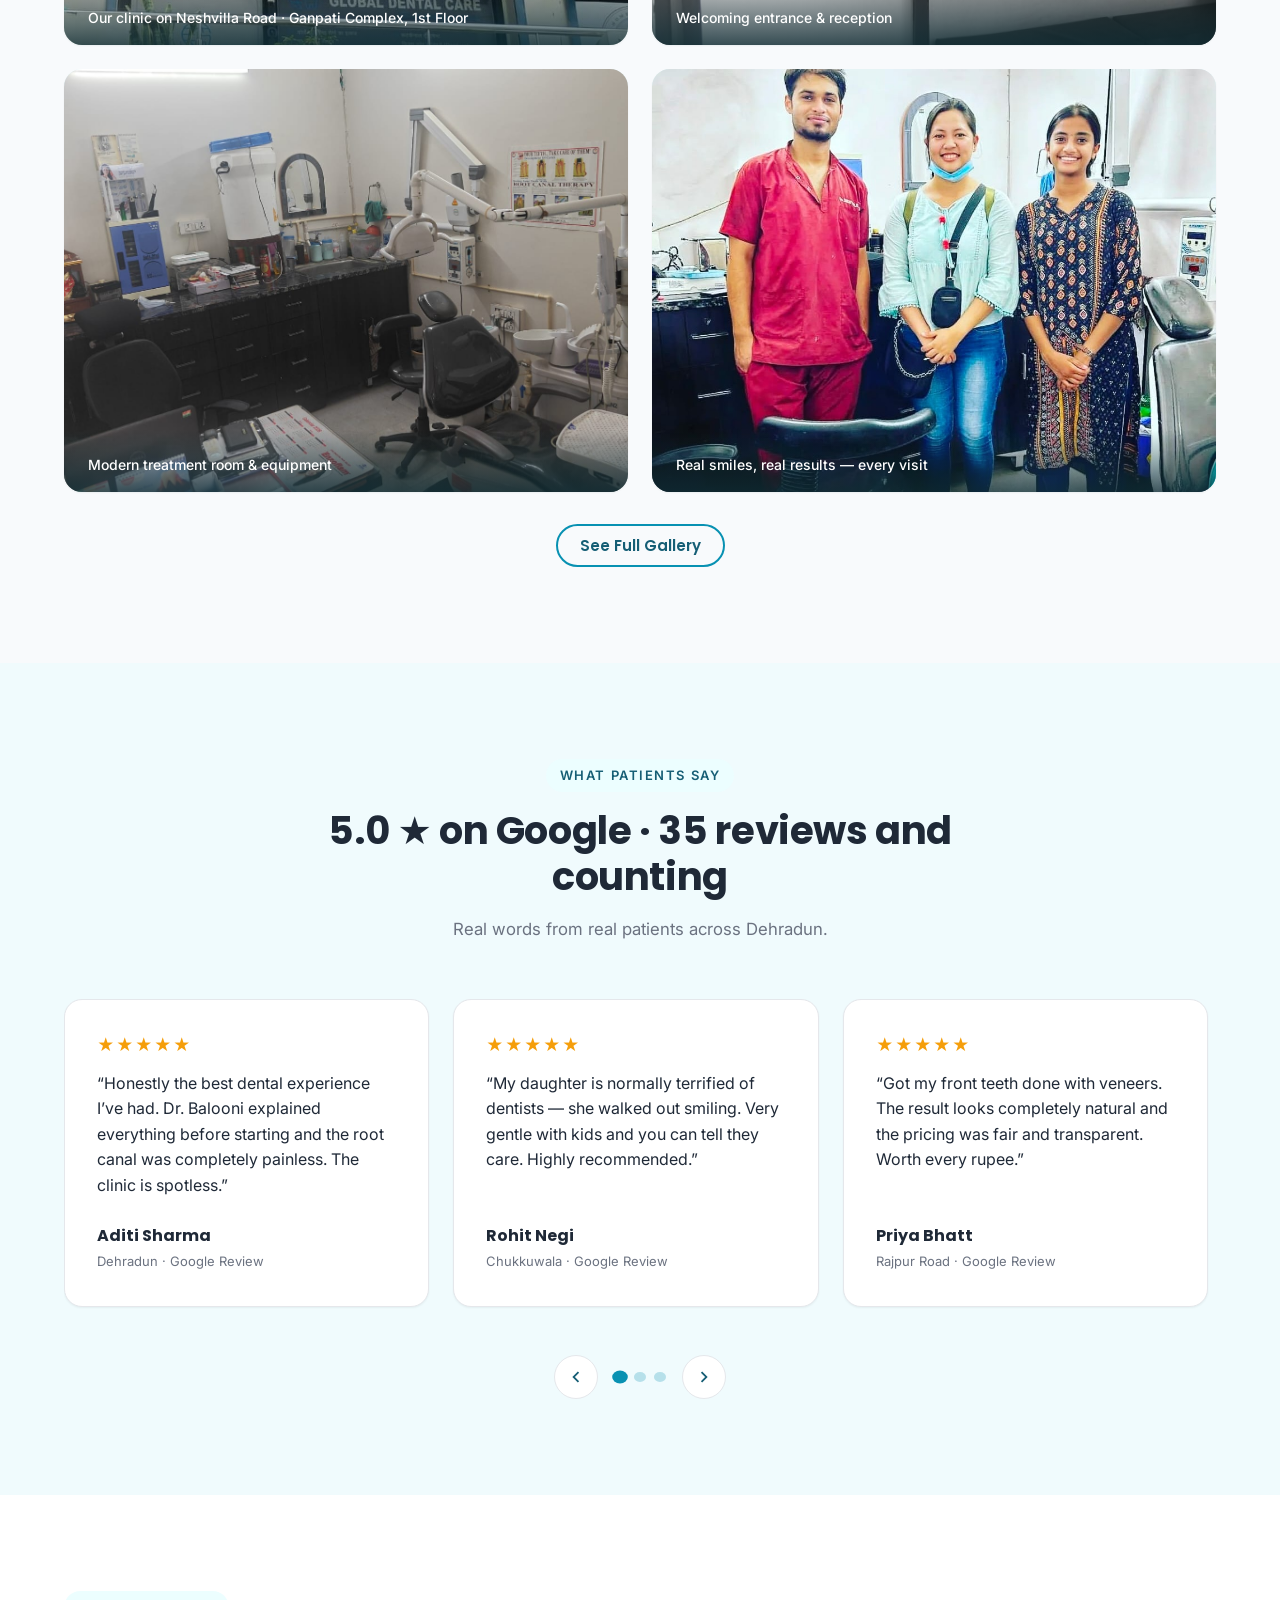
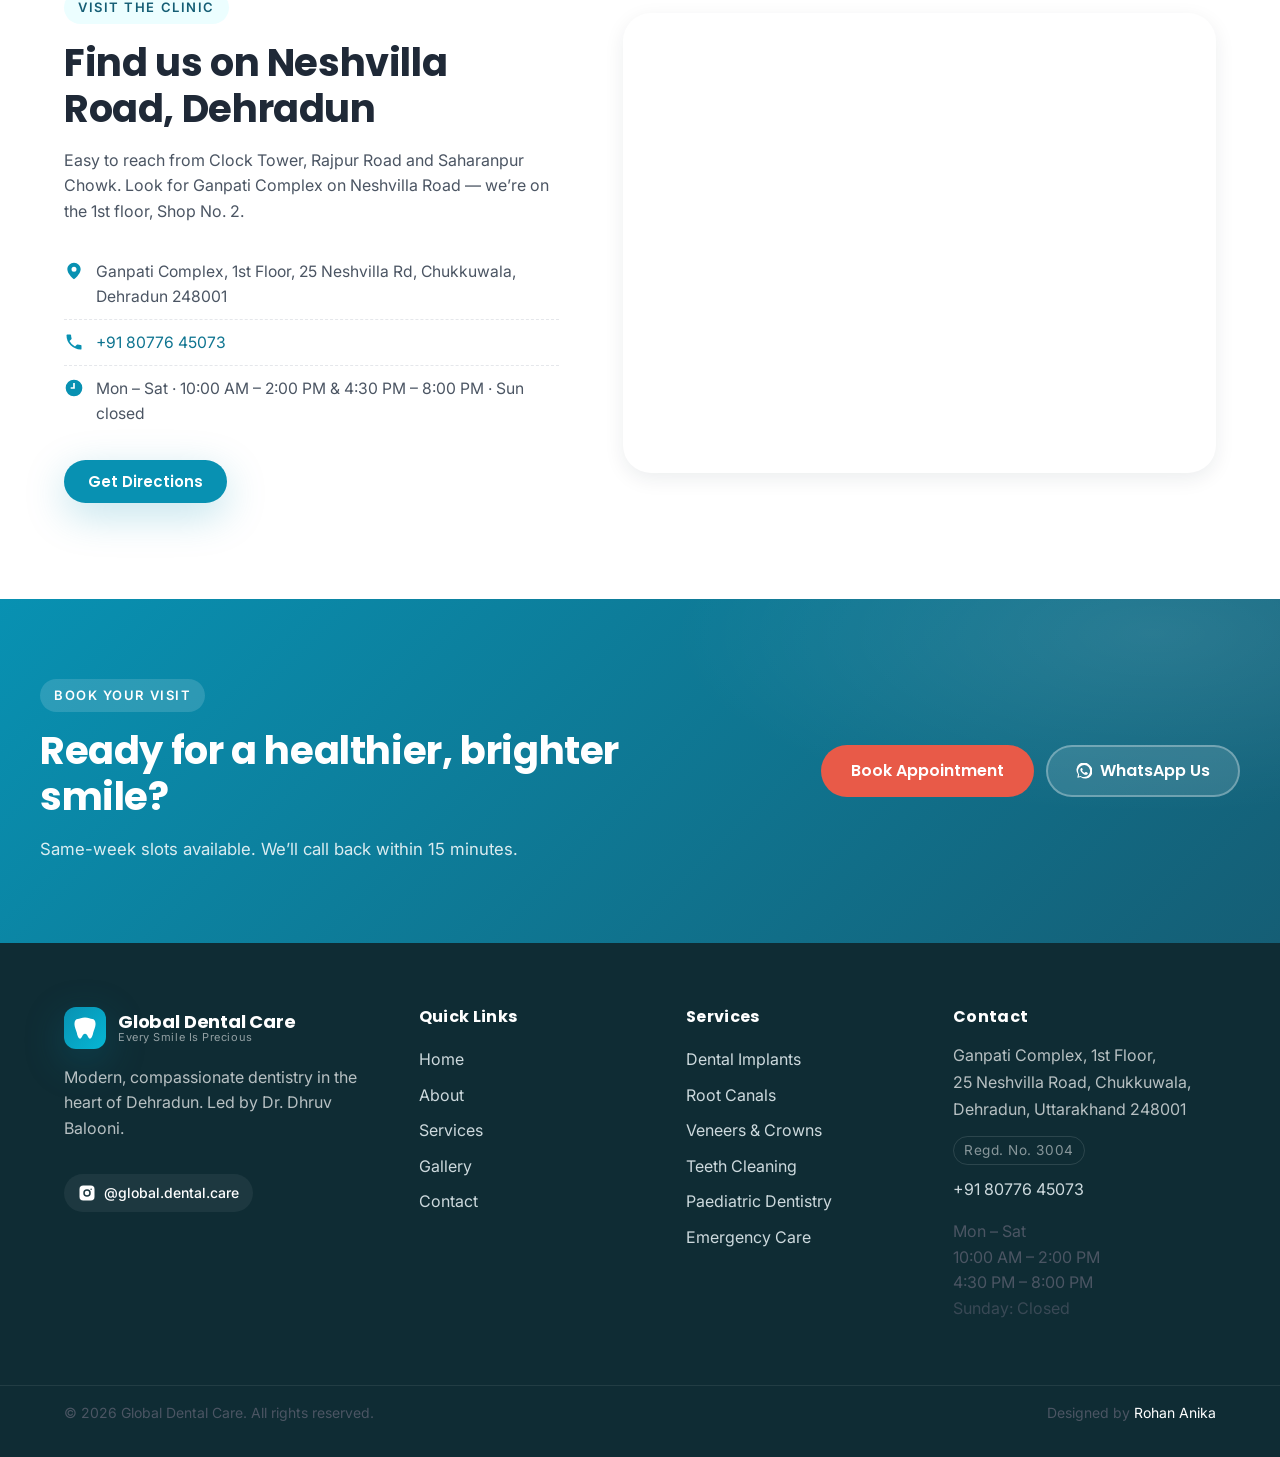
==== commit efc1ccda: "added profile photo" ====
--- a/index.html
+++ b/index.html
@@ -328,11 +328,11 @@
       <div class="container about-preview__grid">
         <div class="about-preview__media reveal">
           <img
-            src="images/dr-balooni.jpeg"
+            src="images/dr1.jpeg"
             alt="Dr. Dhruv Balooni — Dental Surgeon at Global Dental Care, Dehradun"
             loading="lazy" width="600" height="900" />
           <div class="about-preview__sticker">
-            <strong>10+ years</strong>
+            <strong>7+ years</strong>
             <span>Clinical Experience</span>
           </div>
         </div>
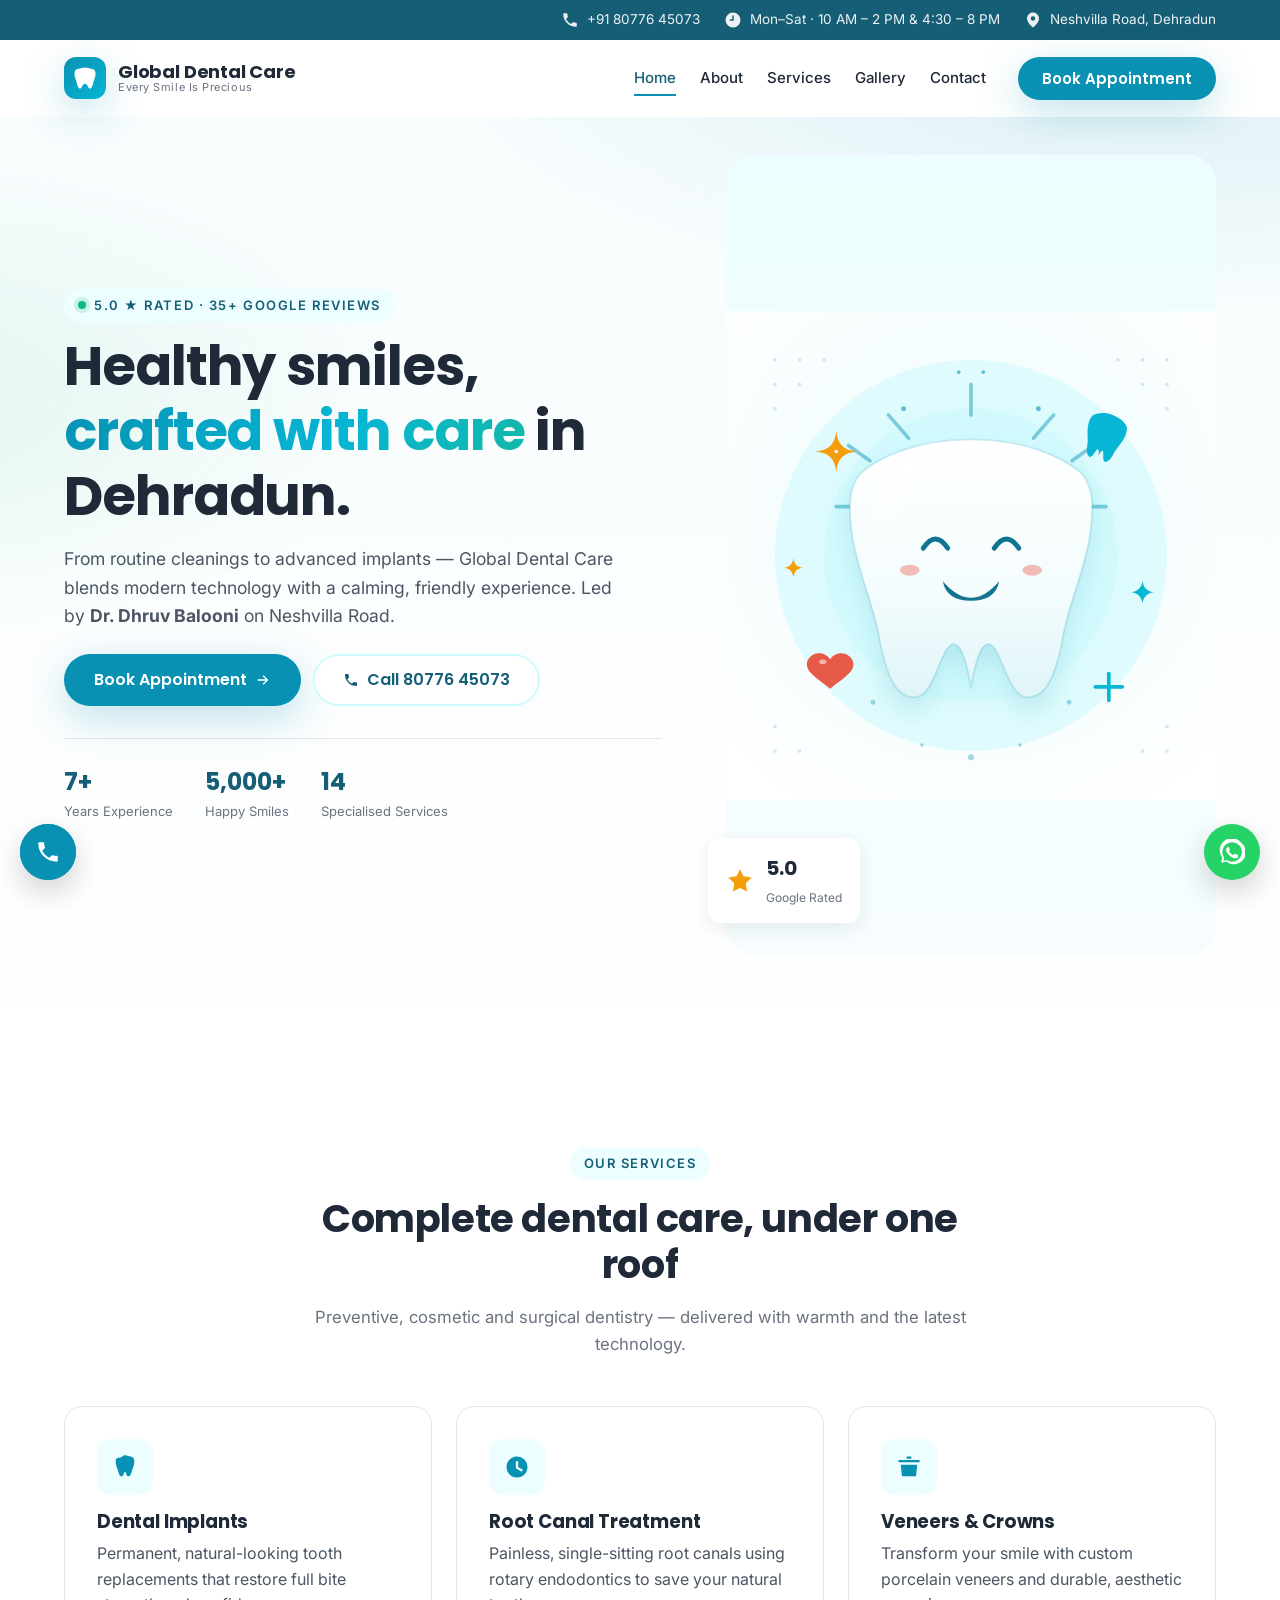
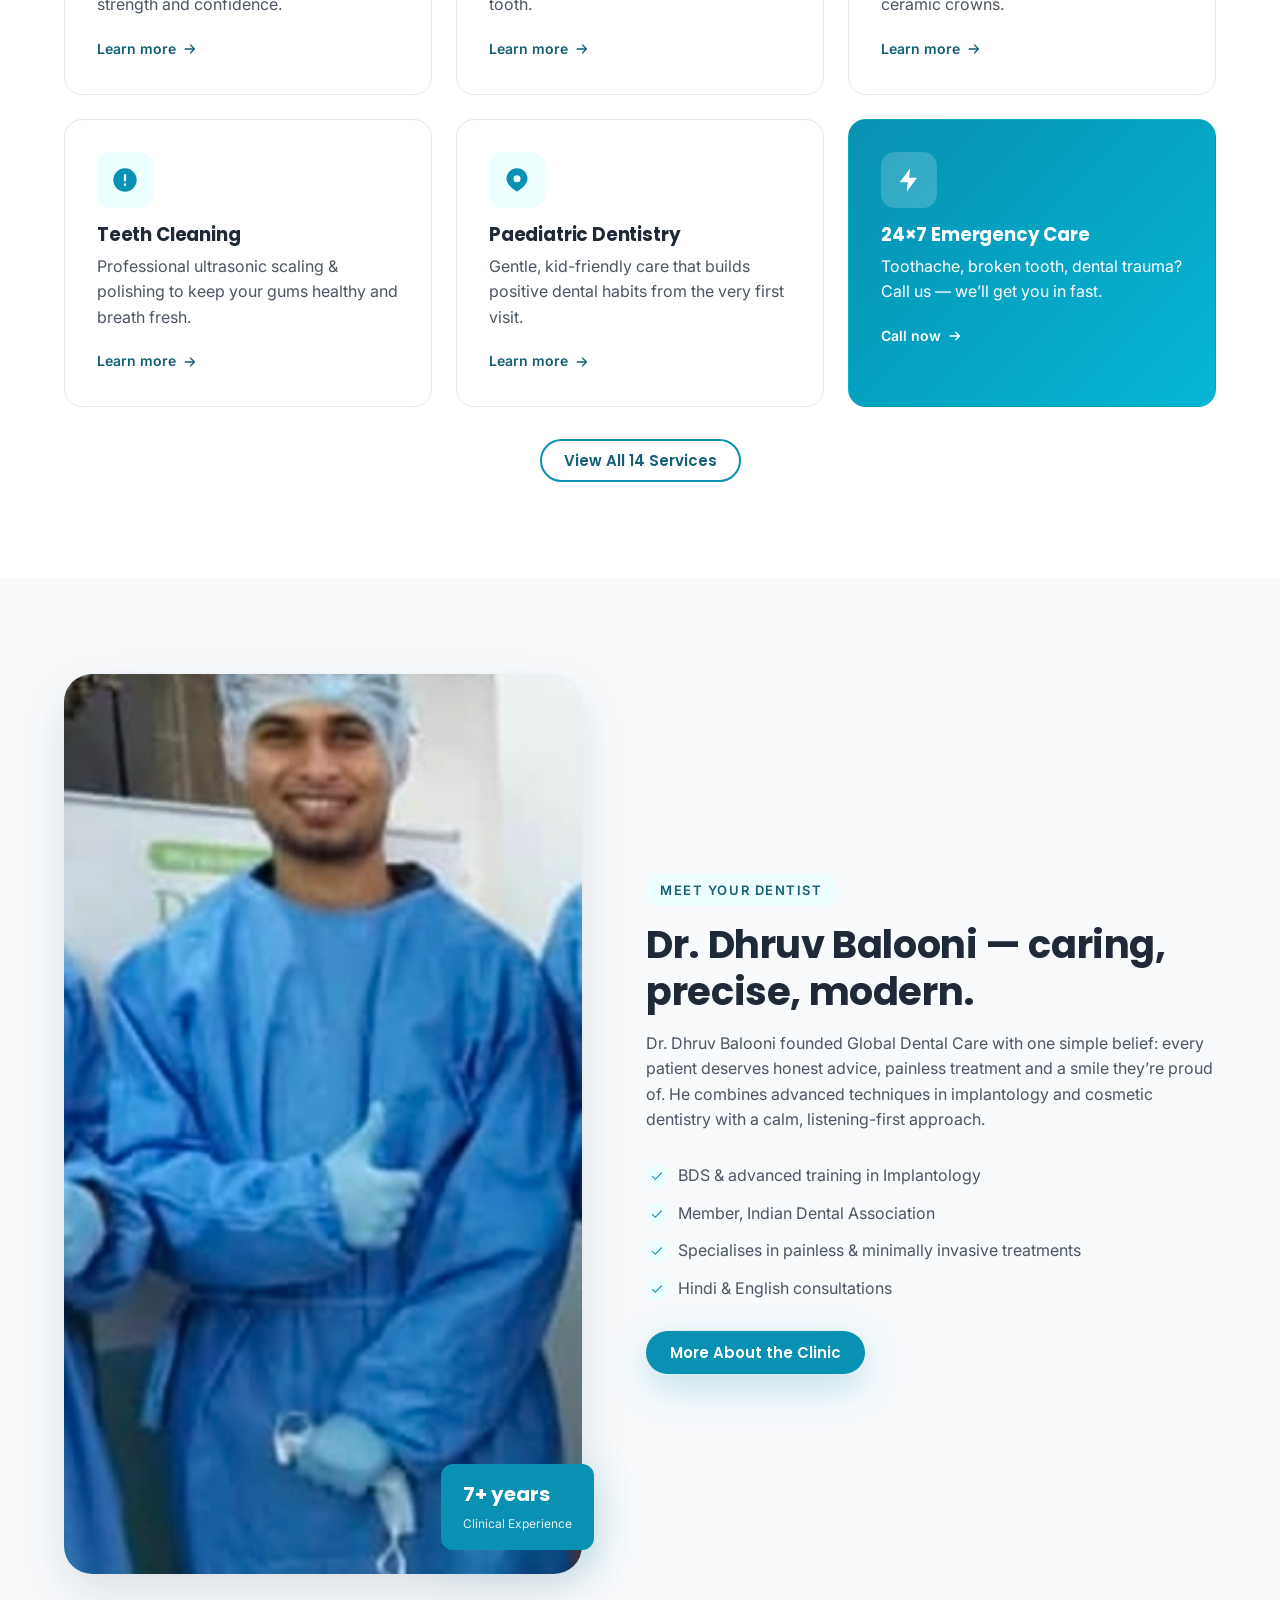
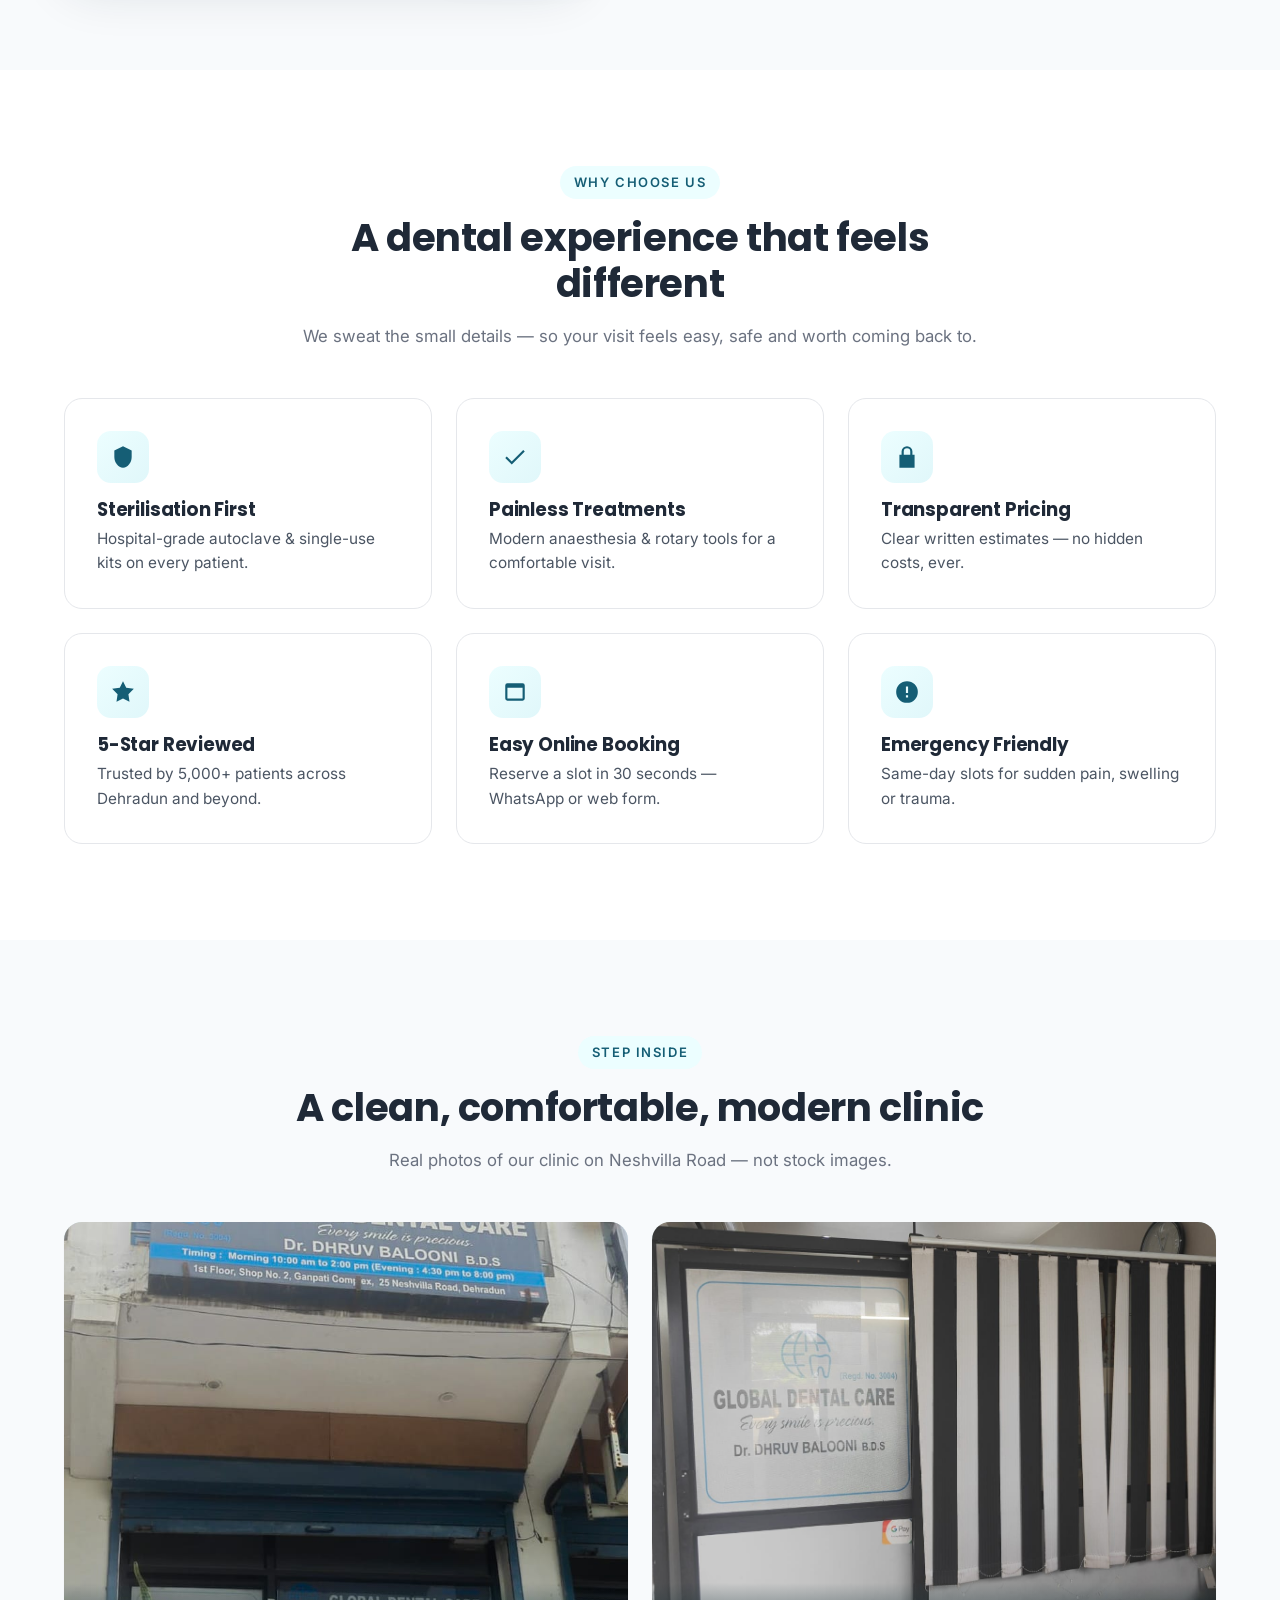
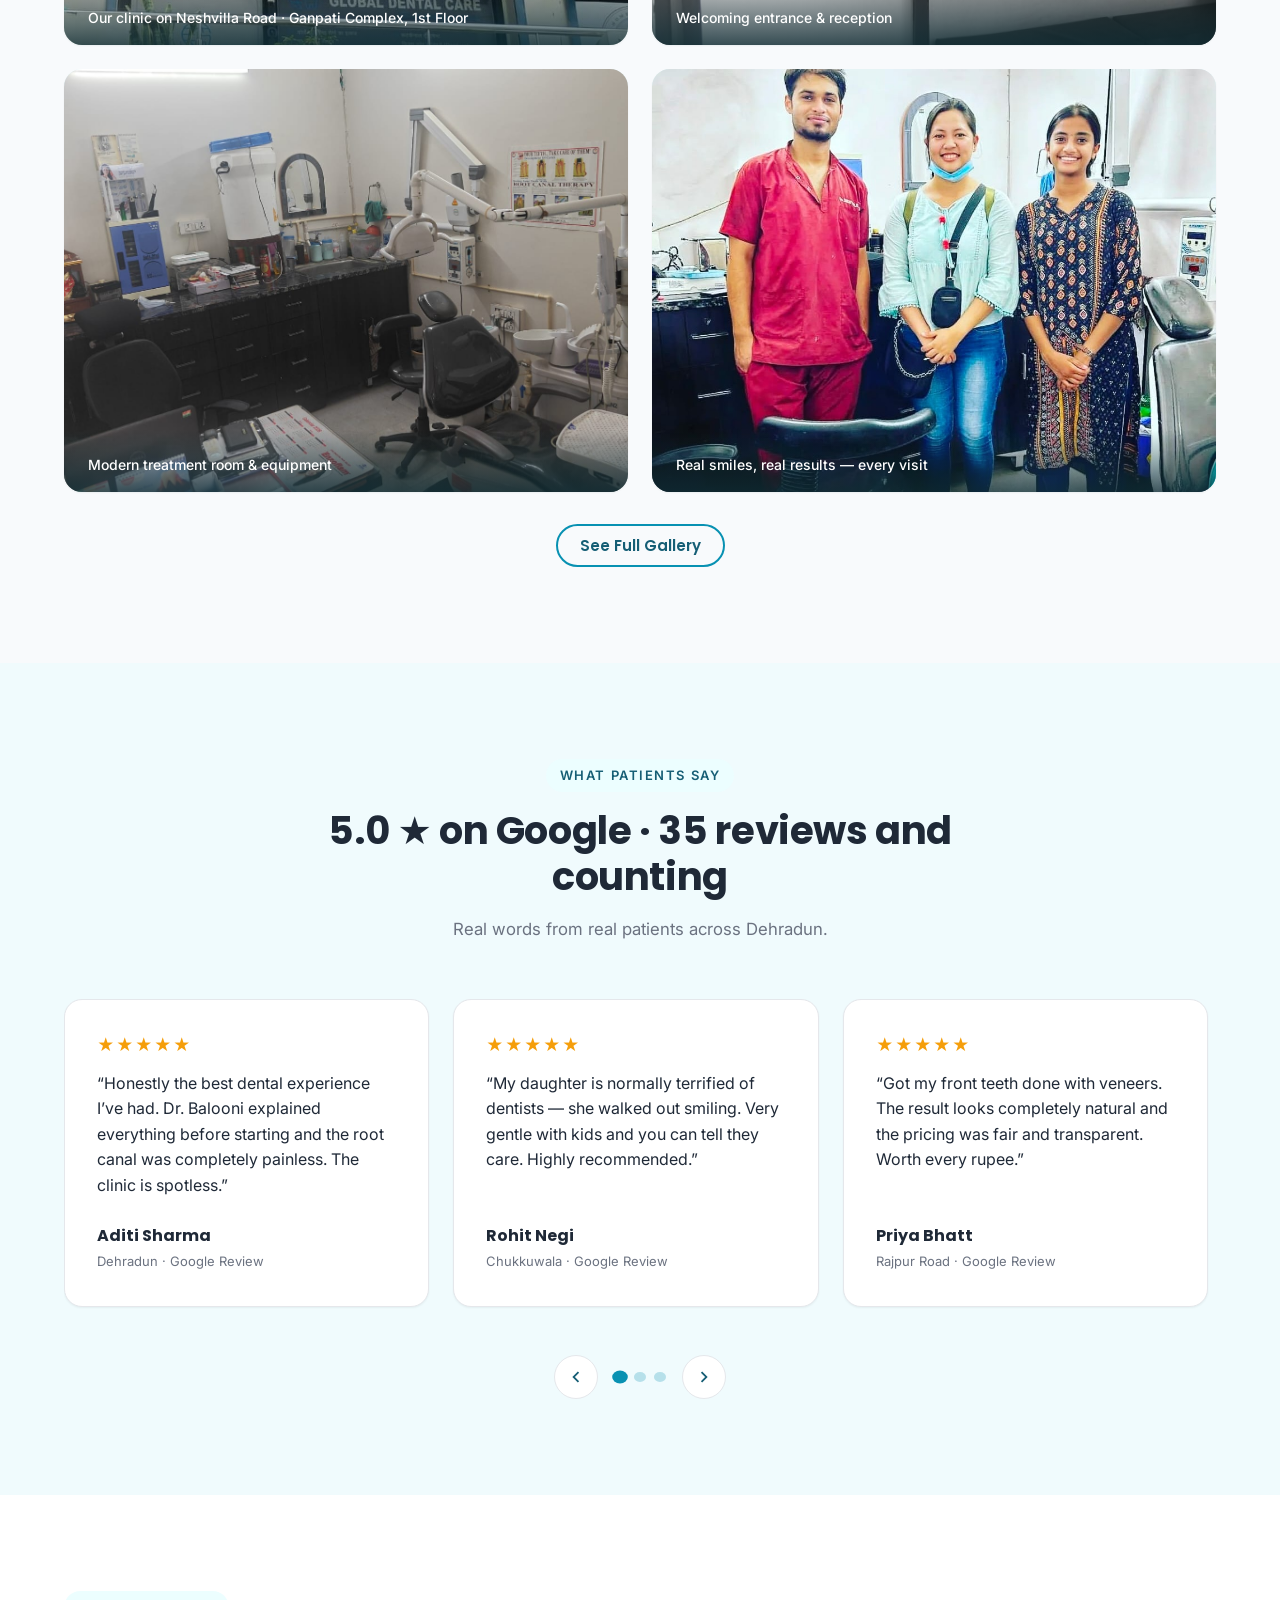
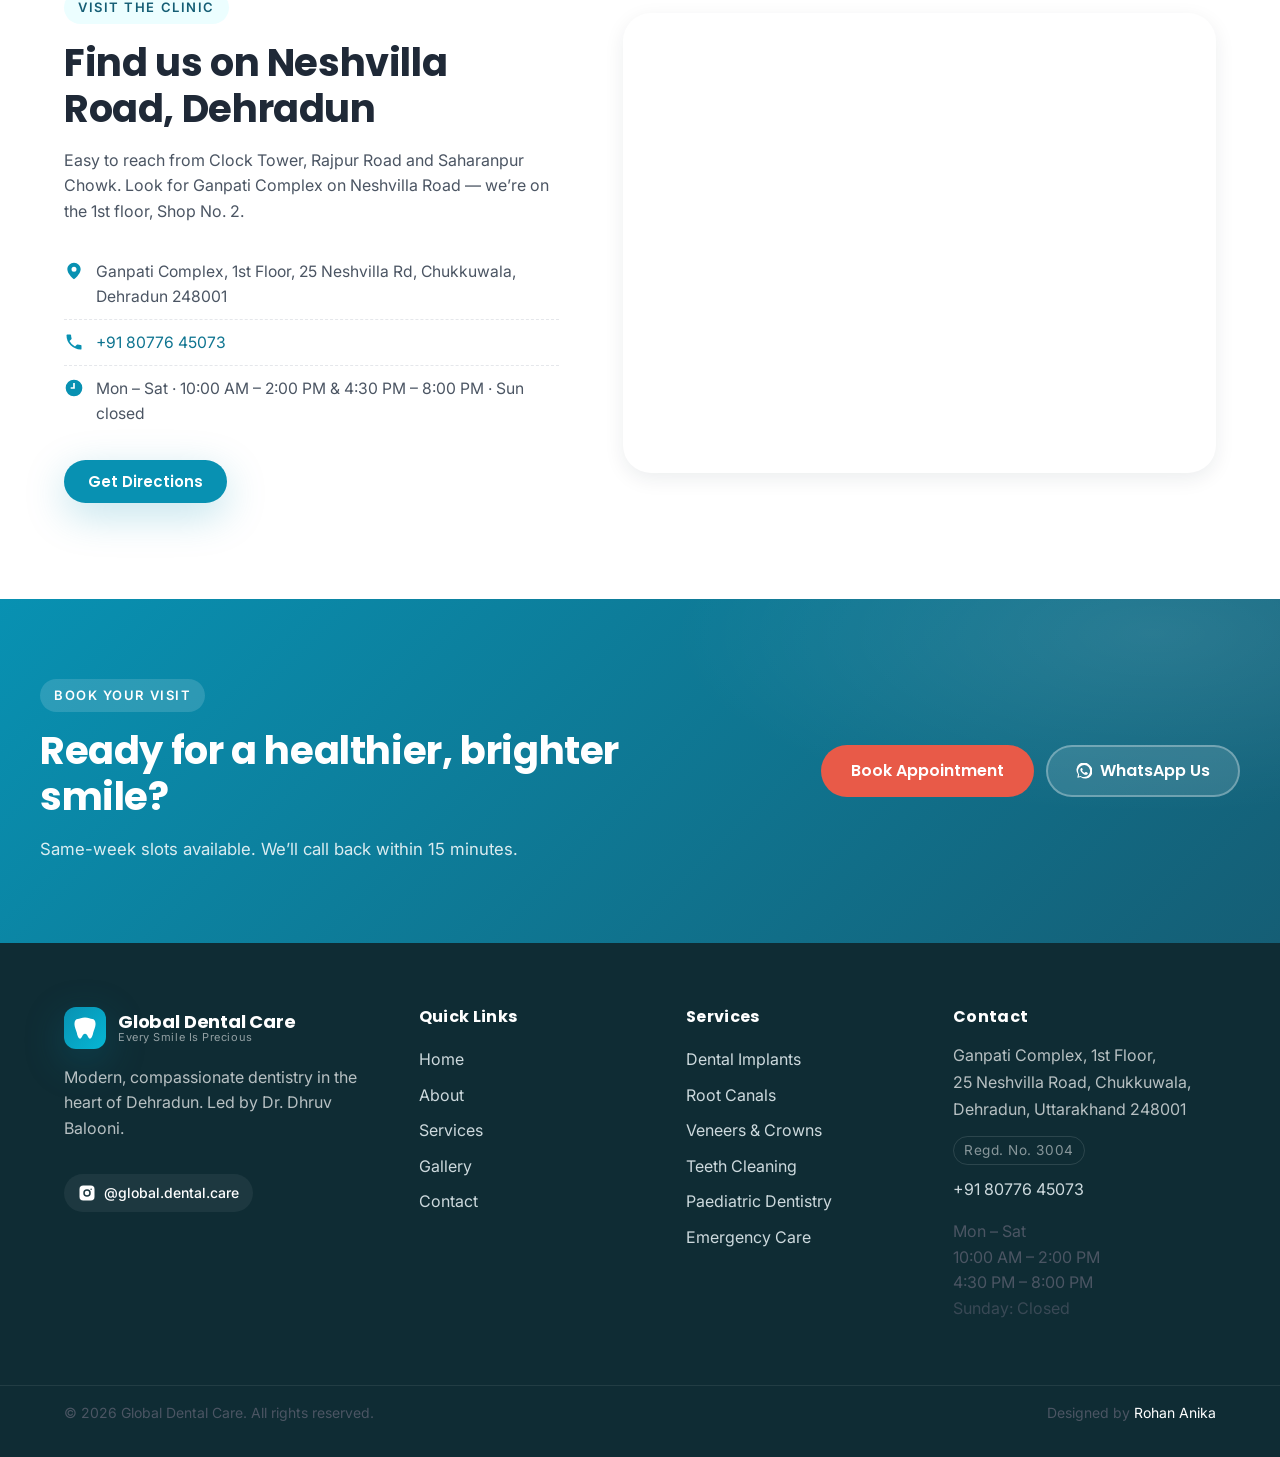
==== commit 4309cfe0: "Complete About, Services & Gallery pages; fix domain, add JPG OG image, standardize experience to 7+" ====
--- a/index.html
+++ b/index.html
@@ -11,27 +11,27 @@
   <meta name="keywords" content="dentist in Dehradun, dental clinic Dehradun, best dentist Neshvilla Road, root canal Dehradun, dental implants Dehradun, Chukkuwala dental clinic, Global Dental Care" />
   <meta name="author" content="Global Dental Care" />
   <meta name="robots" content="index, follow" />
-  <link rel="canonical" href="https://globaldentalcare.in/" />
+  <link rel="canonical" href="https://global-dentalcare.in/" />
 
   <!-- Open Graph -->
   <meta property="og:type" content="website" />
   <meta property="og:site_name" content="Global Dental Care" />
   <meta property="og:title" content="Global Dental Care — Best Dentist in Dehradun" />
   <meta property="og:description" content="5.0★ rated dental clinic on Neshvilla Road, Dehradun. Implants, root canals, veneers, paediatric & emergency dentistry by Dr. Dhruv Balooni." />
-  <meta property="og:url" content="https://globaldentalcare.in/" />
-  <meta property="og:image" content="https://globaldentalcare.in/images/hero-illustration.svg" />
-  <meta property="og:image:type" content="image/svg+xml" />
-  <meta property="og:image:width" content="800" />
-  <meta property="og:image:height" content="800" />
-  <meta property="og:image:alt" content="Global Dental Care — friendly, smiling tooth illustration." />
+  <meta property="og:url" content="https://global-dentalcare.in/" />
+  <meta property="og:image" content="https://global-dentalcare.in/images/og-cover.jpg" />
+  <meta property="og:image:type" content="image/jpeg" />
+  <meta property="og:image:width" content="1200" />
+  <meta property="og:image:height" content="630" />
+  <meta property="og:image:alt" content="Global Dental Care — Dehradun's trusted dental clinic, 5.0★ on Google." />
   <meta property="og:locale" content="en_IN" />
 
   <!-- Twitter -->
   <meta name="twitter:card" content="summary_large_image" />
   <meta name="twitter:title" content="Global Dental Care — Best Dentist in Dehradun" />
   <meta name="twitter:description" content="5.0★ rated dental clinic on Neshvilla Road, Dehradun. Book your appointment today." />
-  <meta name="twitter:image" content="https://globaldentalcare.in/images/hero-illustration.svg" />
-  <meta name="twitter:image:alt" content="Global Dental Care — friendly, smiling tooth illustration." />
+  <meta name="twitter:image" content="https://global-dentalcare.in/images/og-cover.jpg" />
+  <meta name="twitter:image:alt" content="Global Dental Care — Dehradun's trusted dental clinic, 5.0★ on Google." />
 
   <!-- Theme -->
   <meta name="theme-color" content="#0891b2" />
@@ -57,9 +57,9 @@
     "@context": "https://schema.org",
     "@type": "Dentist",
     "name": "Global Dental Care",
-    "image": "https://globaldentalcare.in/images/hero-illustration.svg",
-    "@id": "https://globaldentalcare.in/",
-    "url": "https://globaldentalcare.in/",
+    "image": "https://global-dentalcare.in/images/hero-illustration.svg",
+    "@id": "https://global-dentalcare.in/",
+    "url": "https://global-dentalcare.in/",
     "telephone": "+91-80776-45073",
     "priceRange": "₹₹",
     "description": "Modern dental clinic in Dehradun offering implants, root canals, veneers, paediatric dentistry and emergency care. Led by Dr. Dhruv Balooni.",
@@ -217,7 +217,7 @@
           </div>
 
           <ul class="hero__trust" aria-label="Trust highlights">
-            <li><strong>10+</strong><span>Years Experience</span></li>
+            <li><strong>7+</strong><span>Years Experience</span></li>
             <li><strong>5,000+</strong><span>Happy Smiles</span></li>
             <li><strong>14</strong><span>Specialised Services</span></li>
           </ul>
--- a/css/style.css
+++ b/css/style.css
@@ -1072,3 +1072,170 @@
 @media print {
   .header, .topbar, .float-btn, .back-to-top, .cta-banner, .slider__controls { display: none; }
 }
+
+/* ============================================================
+   ADDED PAGES — About · Services · Gallery
+   ============================================================ */
+
+/* ---------- 19. Shared helpers ---------- */
+.sr-only {
+  position: absolute; width: 1px; height: 1px;
+  padding: 0; margin: -1px; overflow: hidden;
+  clip: rect(0, 0, 0, 0); white-space: nowrap; border: 0;
+}
+.container--narrow { max-width: 820px; }
+.about-actions { display: flex; flex-wrap: wrap; gap: var(--sp-3); margin-top: var(--sp-5); }
+
+/* ---------- 20. Stats band (About) ---------- */
+.stats-band {
+  background:
+    radial-gradient(700px 280px at 90% 10%, rgba(255,255,255,.10), transparent 60%),
+    linear-gradient(135deg, var(--c-primary) 0%, var(--c-primary-700) 100%);
+  color: #fff;
+  padding: clamp(36px, 5vw, 56px) 0;
+}
+.stats-band__grid {
+  display: grid; grid-template-columns: repeat(4, 1fr);
+  gap: var(--sp-5); text-align: center;
+}
+.stat strong {
+  display: block; font-family: var(--font-head); font-weight: 800;
+  font-size: clamp(1.8rem, 4vw, 2.6rem); line-height: 1; margin-bottom: 6px;
+}
+.stat span { font-size: .95rem; color: rgba(255,255,255,.85); }
+@media (max-width: 700px) {
+  .stats-band__grid { grid-template-columns: repeat(2, 1fr); gap: var(--sp-6) var(--sp-5); }
+}
+
+.about-why { background: var(--c-bg-soft); }
+.mission-card h3 { font-family: var(--font-head); margin-bottom: 8px; }
+
+/* ---------- 21. Steps / How it works (Services) ---------- */
+.steps-sec { background: var(--c-bg-soft); }
+.steps {
+  display: grid; grid-template-columns: repeat(4, 1fr);
+  gap: var(--sp-5);
+}
+.step {
+  background: #fff; border: 1px solid var(--c-border);
+  border-radius: var(--r-lg); padding: var(--sp-6);
+}
+.step__num {
+  display: grid; place-items: center;
+  width: 44px; height: 44px; border-radius: 12px;
+  background: var(--c-primary-50); color: var(--c-primary-700);
+  font-family: var(--font-head); font-weight: 700; font-size: 1.1rem;
+  margin-bottom: var(--sp-4);
+}
+.step h3 { font-family: var(--font-head); margin-bottom: 6px; }
+.step p { font-size: .96rem; margin: 0; }
+@media (max-width: 900px) { .steps { grid-template-columns: repeat(2, 1fr); } }
+@media (max-width: 520px) { .steps { grid-template-columns: 1fr; } }
+
+/* ---------- 22. FAQ accordion (Services) ---------- */
+.faq { display: flex; flex-direction: column; gap: var(--sp-3); }
+.faq__item {
+  background: #fff; border: 1px solid var(--c-border);
+  border-radius: var(--r-md); overflow: hidden;
+}
+.faq__item summary {
+  list-style: none; cursor: pointer;
+  display: flex; align-items: center; justify-content: space-between; gap: 12px;
+  padding: 18px 20px;
+  font-family: var(--font-head); font-weight: 600; font-size: 1.02rem;
+  color: var(--c-text);
+}
+.faq__item summary::-webkit-details-marker { display: none; }
+.faq__item summary::after {
+  content: ''; flex-shrink: 0; width: 22px; height: 22px;
+  background: var(--c-primary-50) url("data:image/svg+xml,%3Csvg xmlns='http://www.w3.org/2000/svg' viewBox='0 0 24 24'%3E%3Cpath fill='%230891b2' d='M11 5h2v6h6v2h-6v6h-2v-6H5v-2h6z'/%3E%3C/svg%3E") center / 14px no-repeat;
+  border-radius: 50%; transition: transform var(--t-fast) var(--ease);
+}
+.faq__item[open] summary::after { transform: rotate(45deg); }
+.faq__item summary:hover { color: var(--c-primary-700); }
+.faq__body { padding: 0 20px 18px; }
+.faq__body p { color: var(--c-text-soft); margin: 0; }
+
+/* ---------- 23. Gallery page ---------- */
+.gallery__filters {
+  display: flex; flex-wrap: wrap; gap: 10px;
+  justify-content: center; margin-bottom: var(--sp-6);
+}
+.gallery__filter {
+  padding: 9px 20px; border-radius: var(--r-pill);
+  border: 1px solid var(--c-border); background: #fff;
+  font-weight: 600; font-size: 14px; color: var(--c-text-soft);
+  transition: background var(--t-fast) var(--ease), color var(--t-fast) var(--ease), border-color var(--t-fast) var(--ease);
+}
+.gallery__filter:hover { border-color: var(--c-primary); color: var(--c-primary-700); }
+.gallery__filter.is-active { background: var(--c-primary); border-color: var(--c-primary); color: #fff; }
+
+.gallery__grid {
+  display: grid; grid-template-columns: repeat(3, 1fr);
+  gap: var(--sp-5);
+}
+.gallery__item {
+  position: relative; display: block; width: 100%; padding: 0;
+  aspect-ratio: 4 / 3; overflow: hidden;
+  border-radius: var(--r-lg); background: #e0f7fa;
+  border: 1px solid var(--c-border);
+  box-shadow: var(--shadow-sm); cursor: pointer;
+  transition: transform var(--t-mid) var(--ease), box-shadow var(--t-mid) var(--ease);
+}
+.gallery__item[hidden] { display: none; }
+.gallery__item:hover { transform: translateY(-3px); box-shadow: var(--shadow-md); }
+.gallery__item img {
+  width: 100%; height: 100%; object-fit: cover; display: block;
+  transition: transform var(--t-slow) var(--ease);
+}
+.gallery__item:hover img { transform: scale(1.05); }
+.gallery__cap {
+  position: absolute; left: 0; right: 0; bottom: 0;
+  padding: var(--sp-5) var(--sp-4) var(--sp-3);
+  color: #fff; font-size: 14px; font-weight: 500; text-align: left;
+  background: linear-gradient(180deg, transparent 0%, rgba(15,44,52,.8) 100%);
+}
+.gallery__empty { text-align: center; color: var(--c-muted); padding: var(--sp-6) 0; }
+@media (max-width: 800px) { .gallery__grid { grid-template-columns: repeat(2, 1fr); } }
+@media (max-width: 520px) { .gallery__grid { grid-template-columns: 1fr; } }
+
+/* ---------- 24. Lightbox (Gallery) ---------- */
+.lightbox {
+  position: fixed; inset: 0; z-index: 100;
+  display: flex; align-items: center; justify-content: center;
+  padding: 24px;
+  background: rgba(8, 20, 24, .92);
+  opacity: 0; pointer-events: none;
+  transition: opacity var(--t-mid) var(--ease);
+}
+.lightbox.is-open { opacity: 1; pointer-events: auto; }
+.lightbox__stage {
+  margin: 0; max-width: min(960px, 92vw);
+  display: flex; flex-direction: column; align-items: center; gap: 14px;
+}
+.lightbox__stage img {
+  max-width: 100%; max-height: 76vh; object-fit: contain;
+  border-radius: var(--r-md); box-shadow: 0 20px 60px rgba(0, 0, 0, .5);
+  background: #fff;
+}
+.lightbox__stage figcaption { color: #e6f6fa; font-size: 15px; text-align: center; }
+.lightbox__close, .lightbox__nav {
+  position: absolute; z-index: 2;
+  width: 48px; height: 48px; border-radius: 50%;
+  display: grid; place-items: center;
+  background: rgba(255, 255, 255, .12); color: #fff;
+  transition: background var(--t-fast) var(--ease);
+}
+.lightbox__close:hover, .lightbox__nav:hover { background: rgba(255, 255, 255, .25); }
+.lightbox__close { top: 18px; right: 18px; }
+.lightbox__close svg { width: 22px; height: 22px; }
+.lightbox__nav { top: 50%; transform: translateY(-50%); }
+.lightbox__nav svg { width: 26px; height: 26px; }
+.lightbox__prev { left: 18px; }
+.lightbox__next { right: 18px; }
+@media (max-width: 600px) {
+  .lightbox__nav { width: 40px; height: 40px; }
+  .lightbox__prev { left: 8px; }
+  .lightbox__next { right: 8px; }
+}
+.body--lightbox-open { overflow: hidden; }
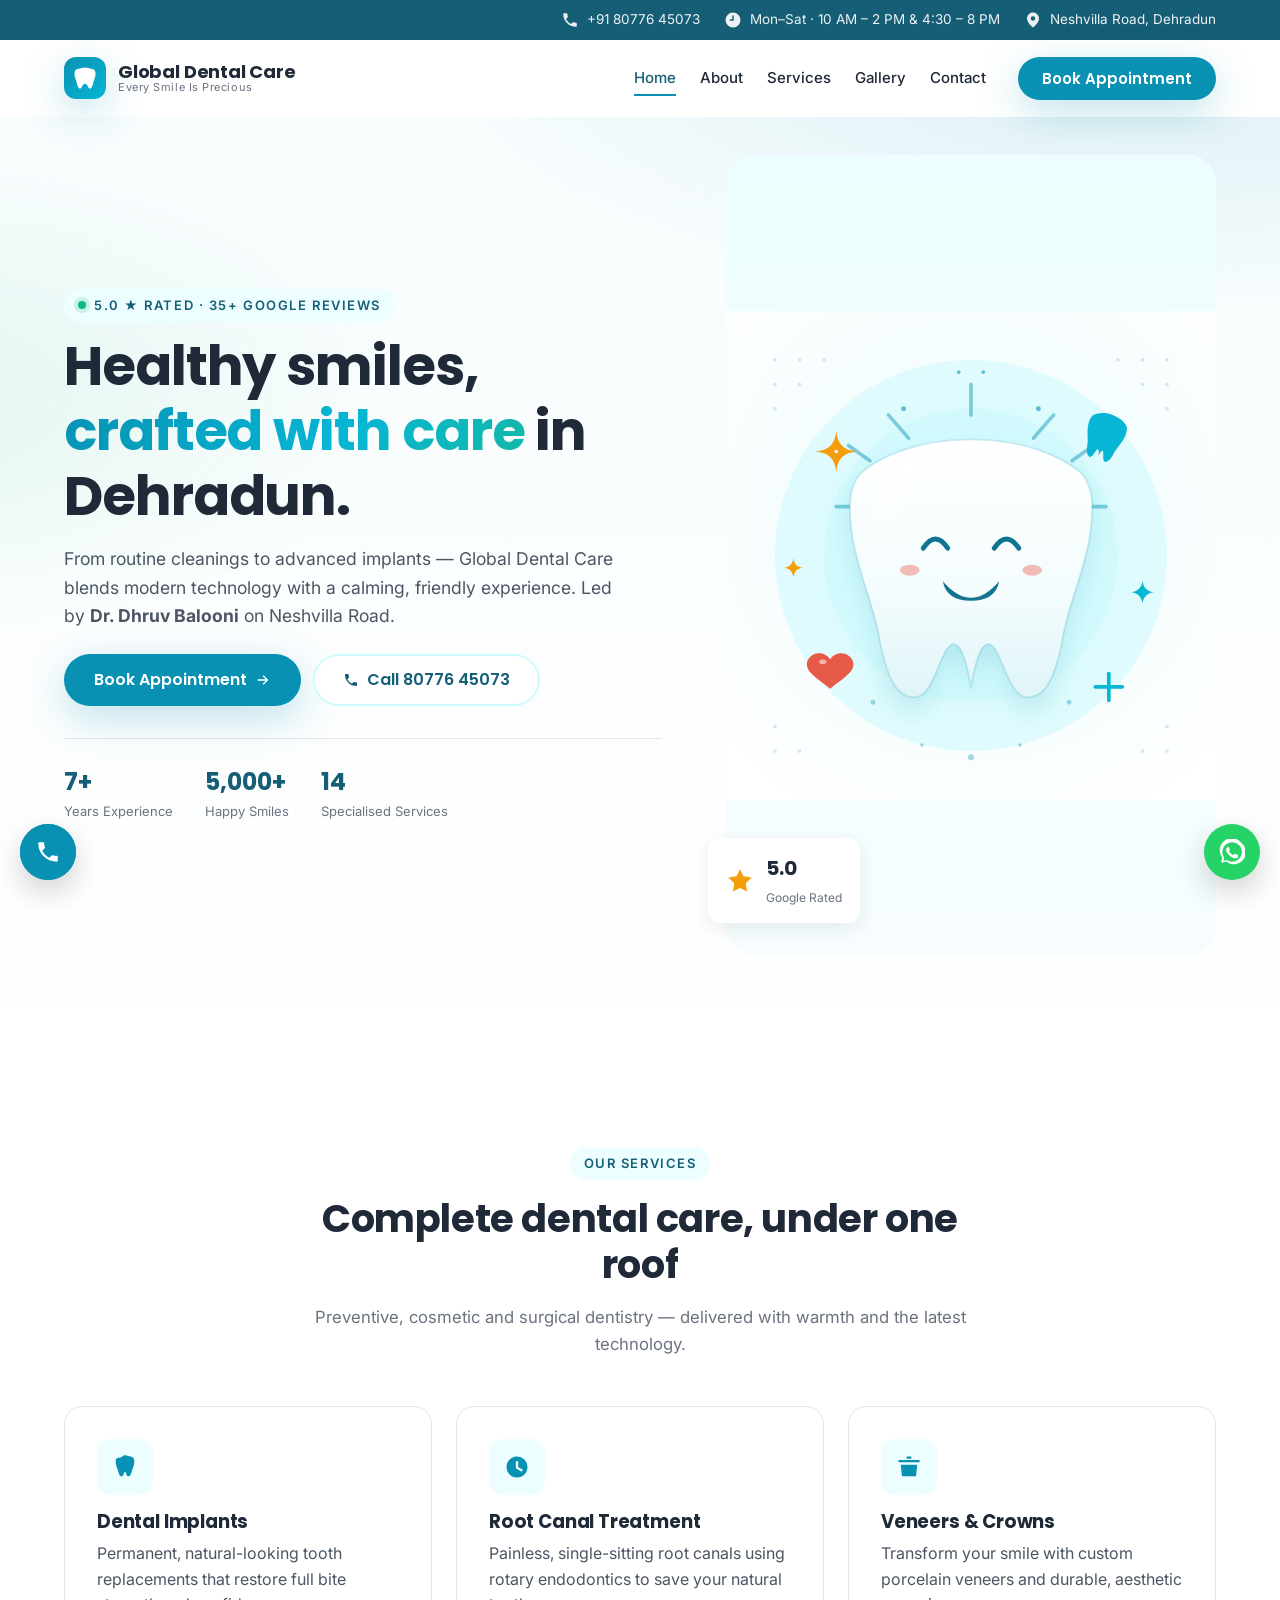
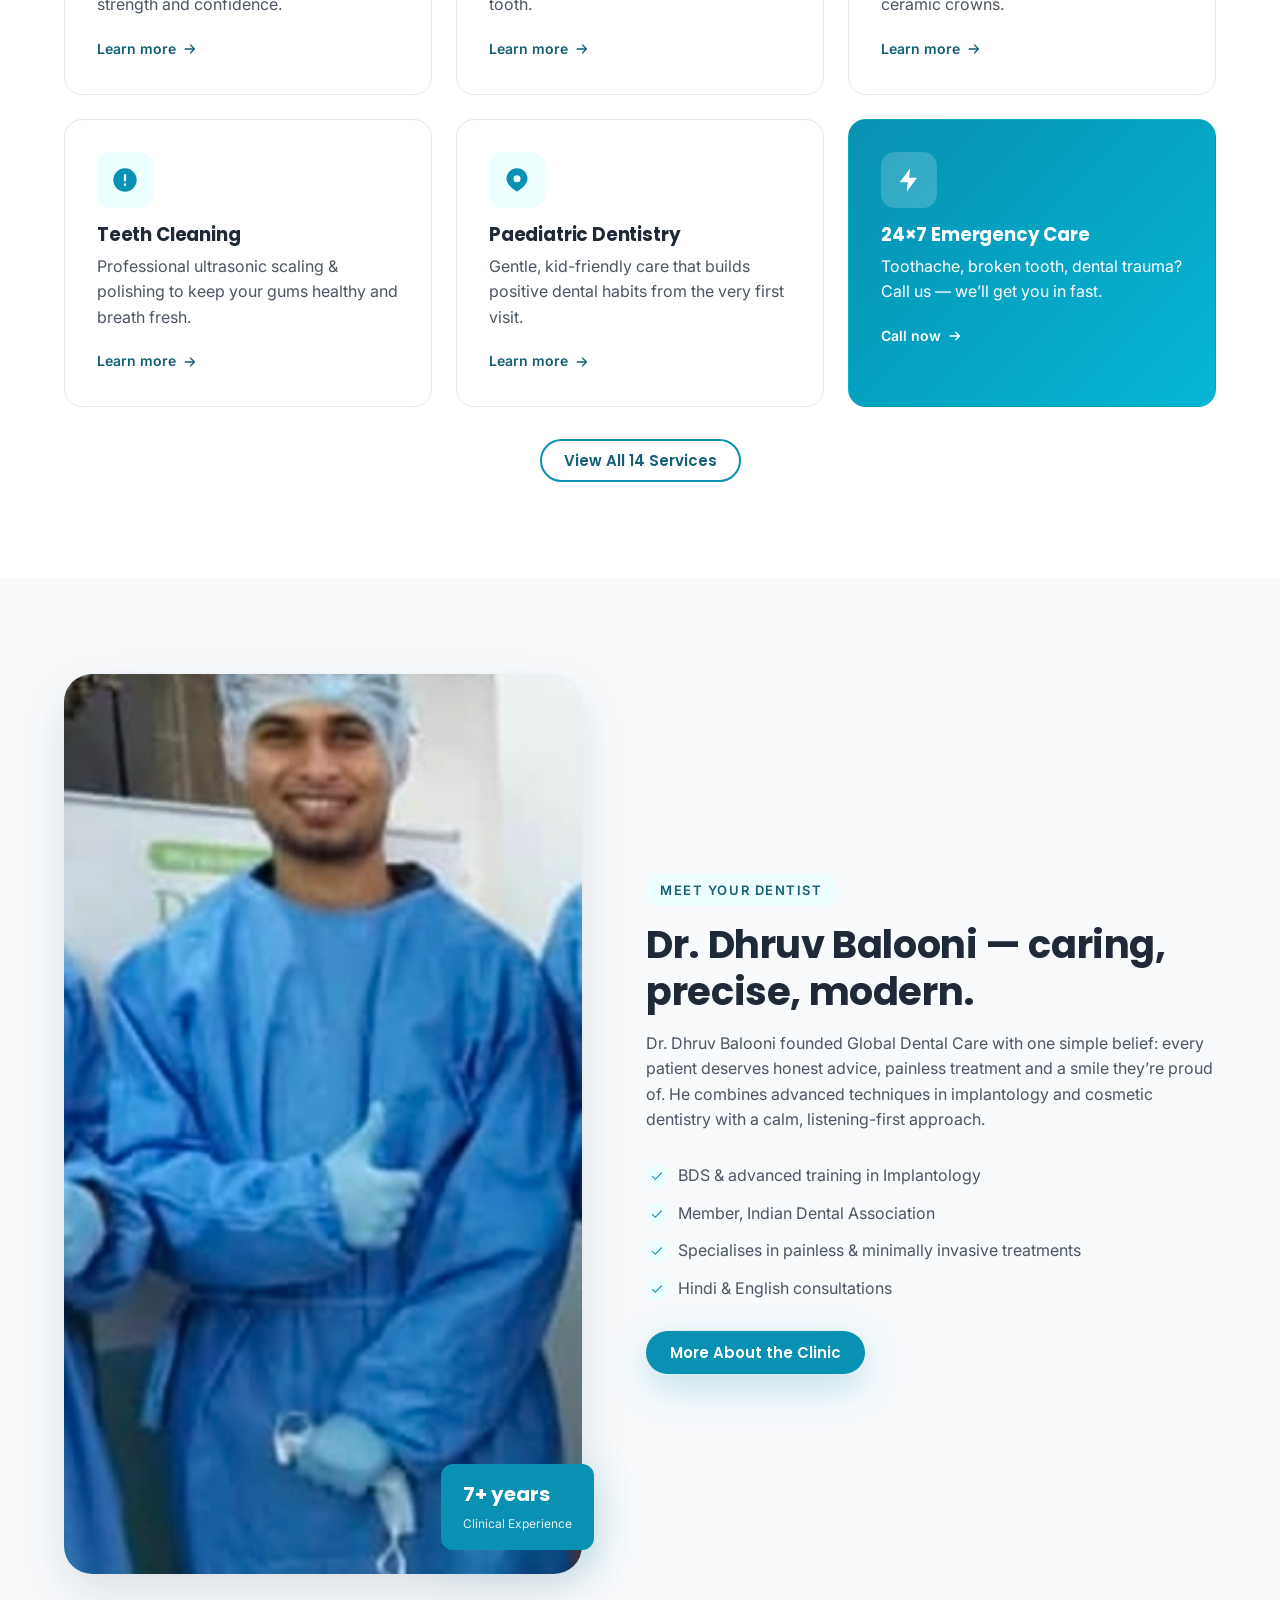
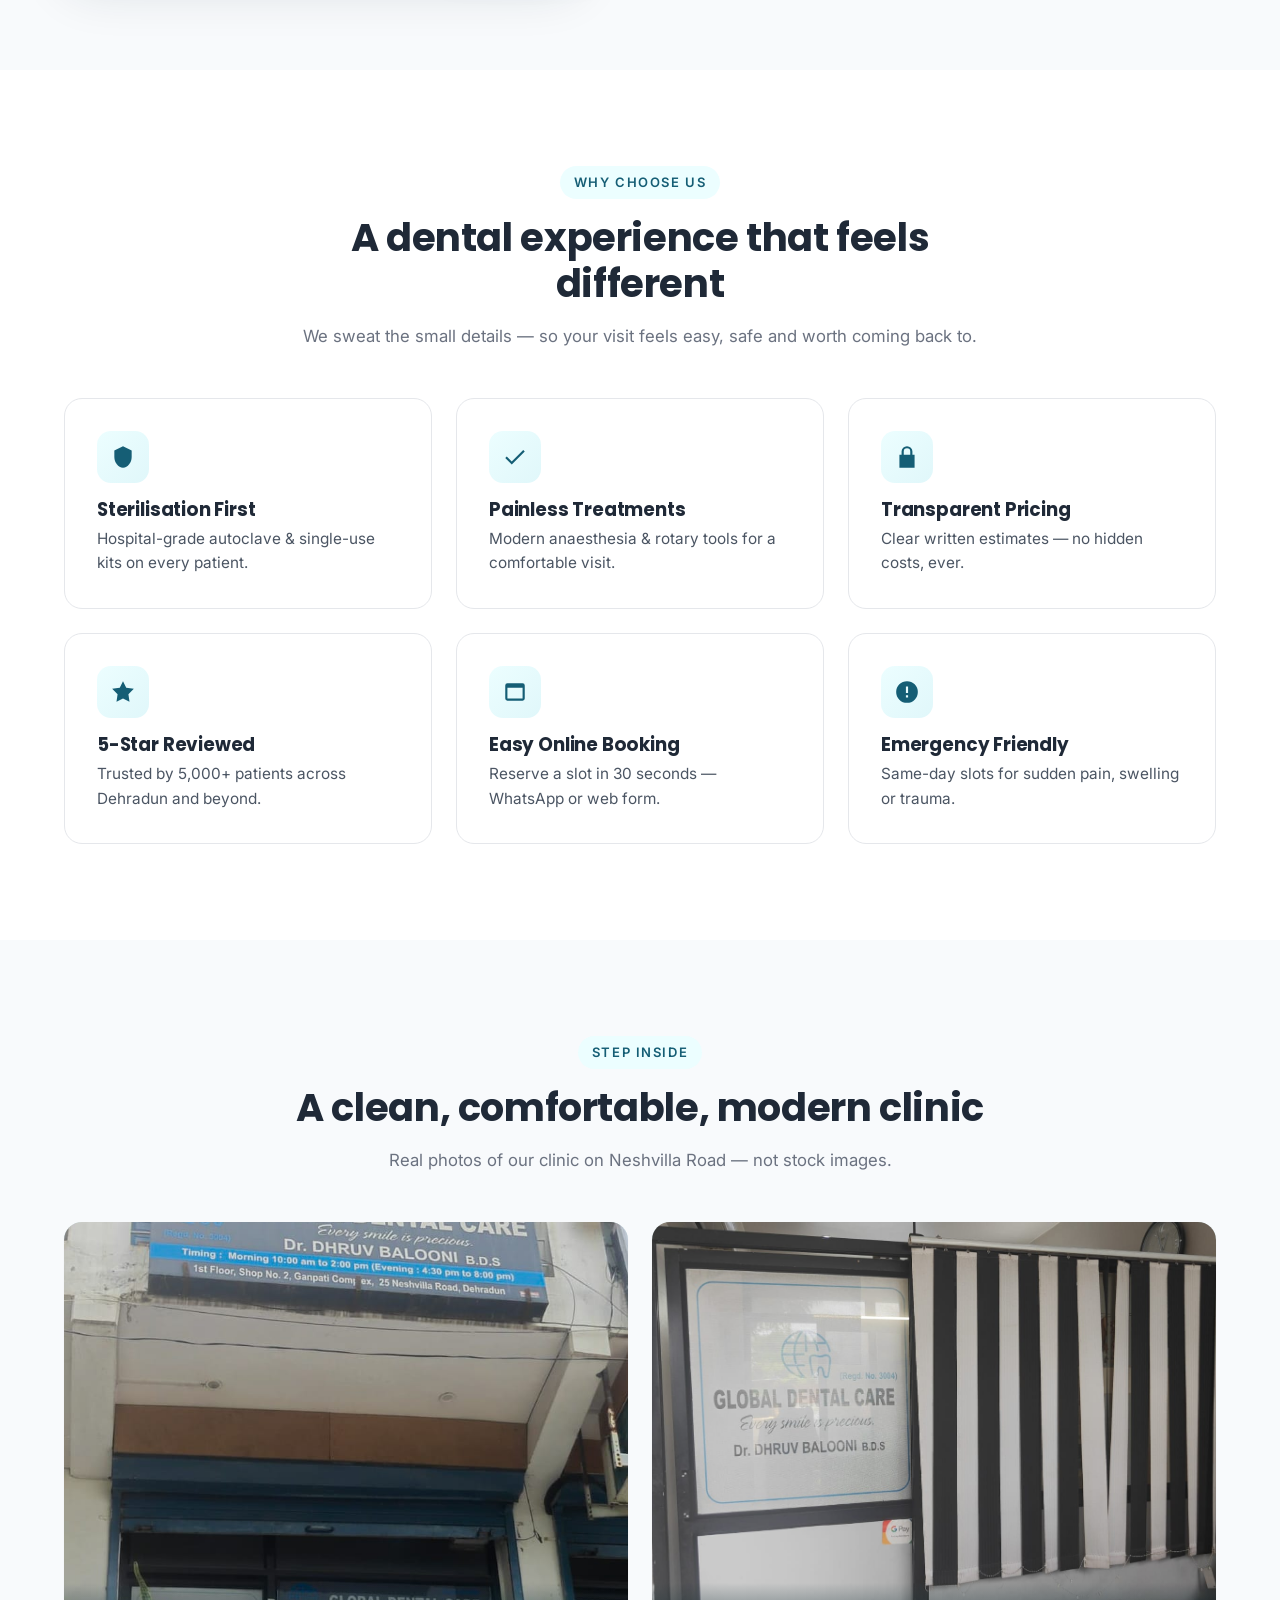
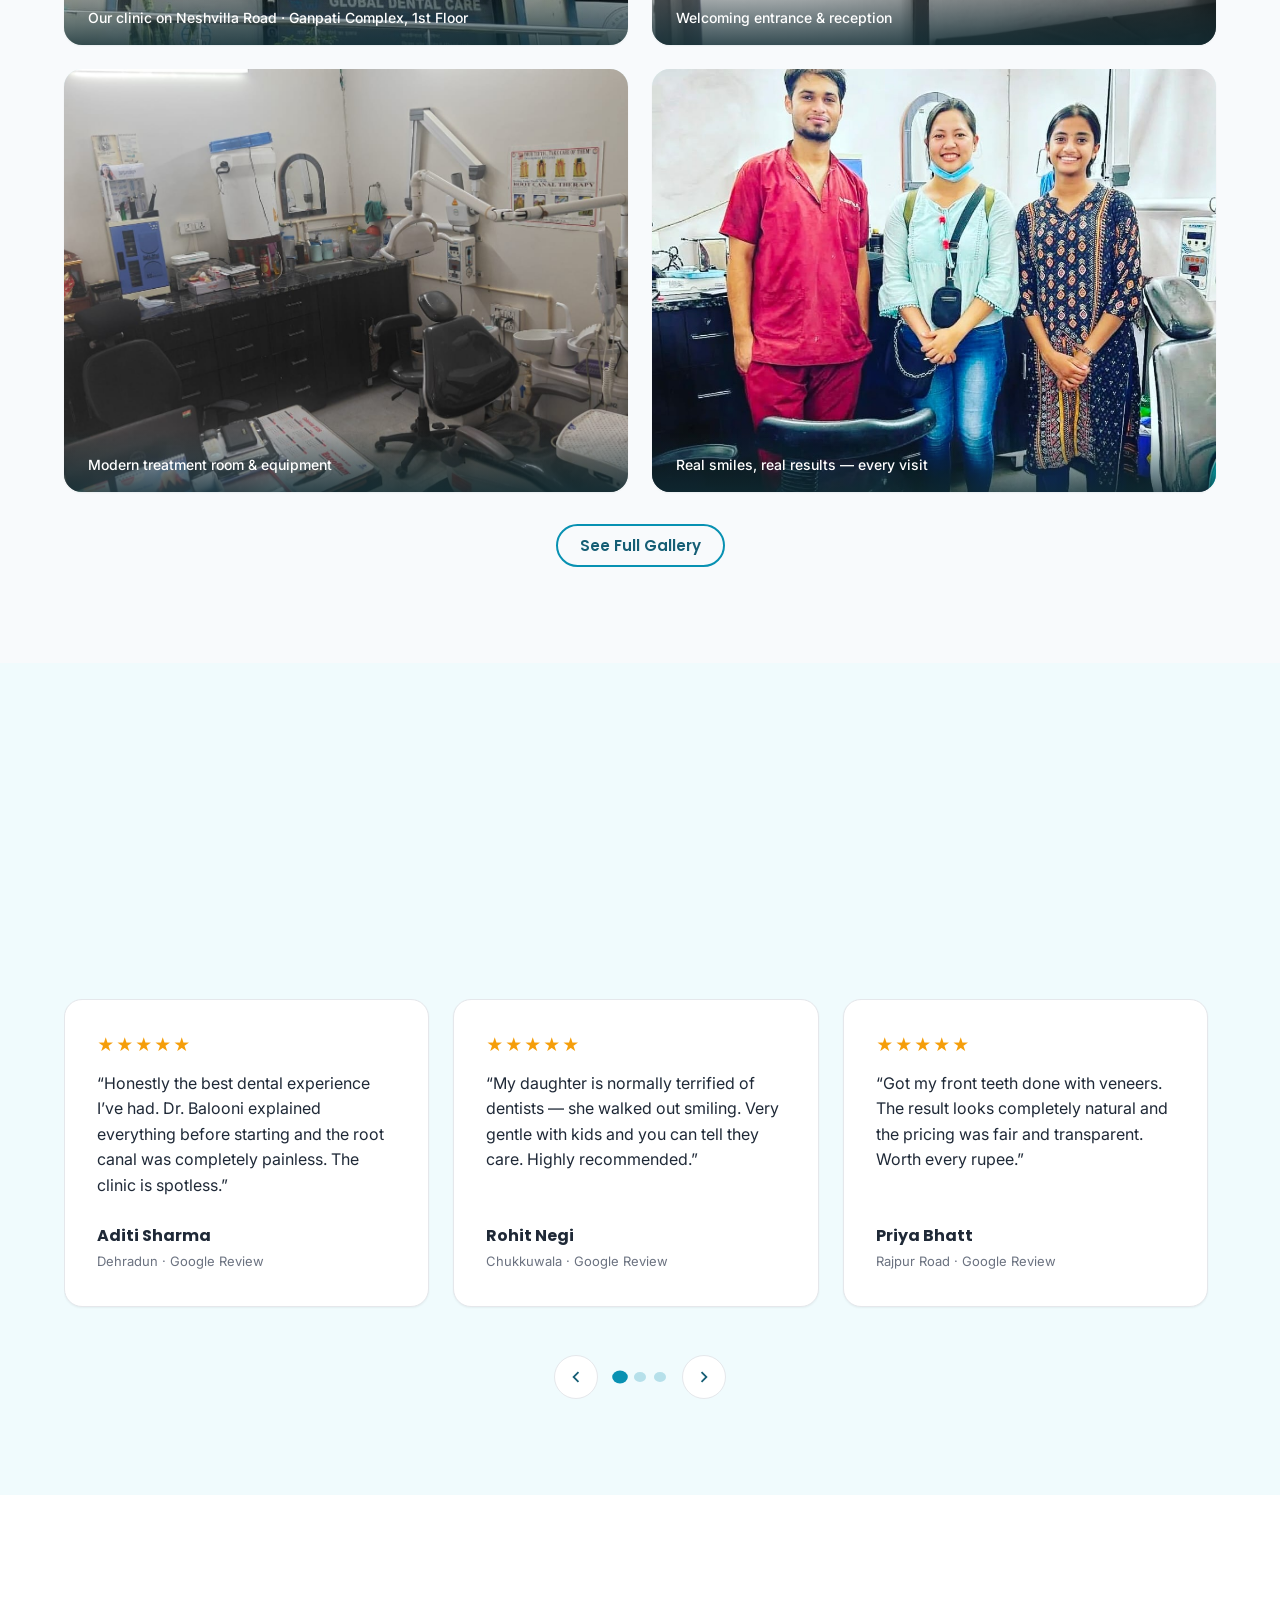
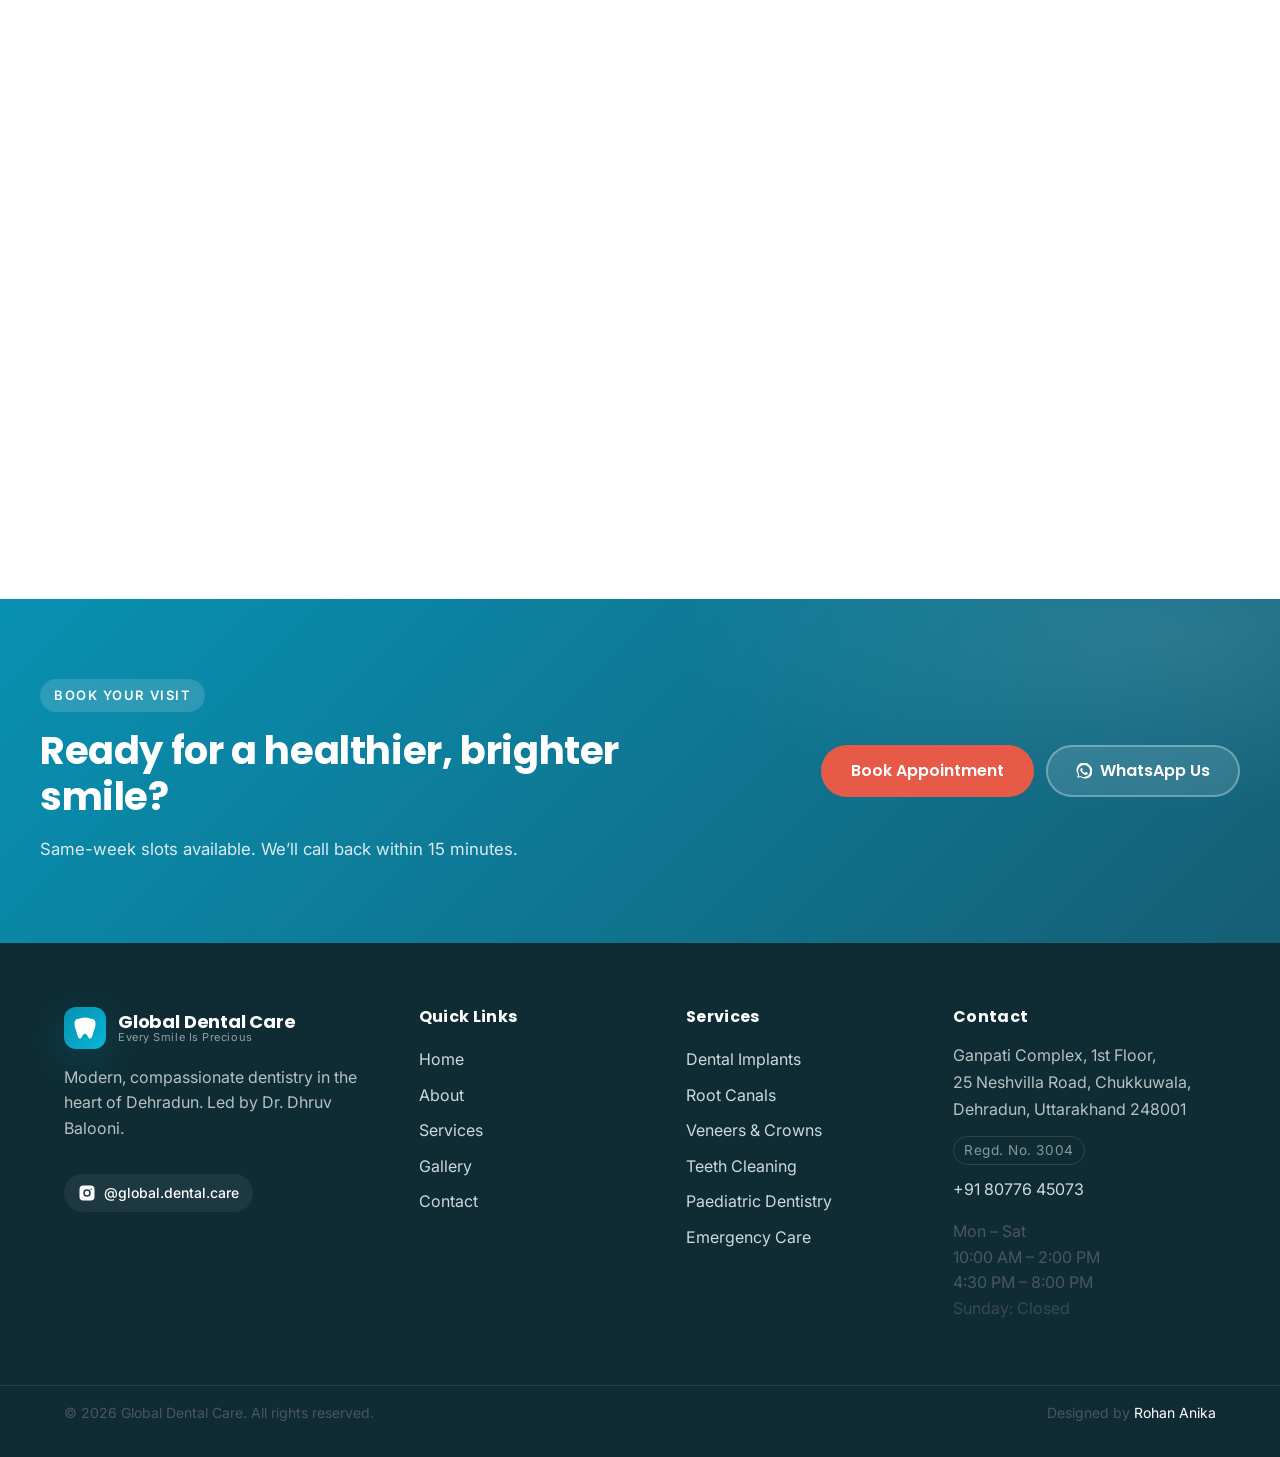
==== commit 0f009585: "Merge remote-tracking branch 'origin/main' # Conflicts: #	about.html #	gallery.html #	services.html" ====
--- a/index.html
+++ b/index.html
@@ -50,6 +50,12 @@
 
   <!-- Styles -->
   <link rel="stylesheet" href="css/style.css" />
+
+  <!-- Vercel Web Analytics -->
+  <script>
+    window.va = window.va || function () { (window.vaq = window.vaq || []).push(arguments); };
+  </script>
+  <script defer src="/_vercel/insights/script.js"></script>
 
   <!-- Schema.org JSON-LD: Dentist / LocalBusiness -->
   <script type="application/ld+json">
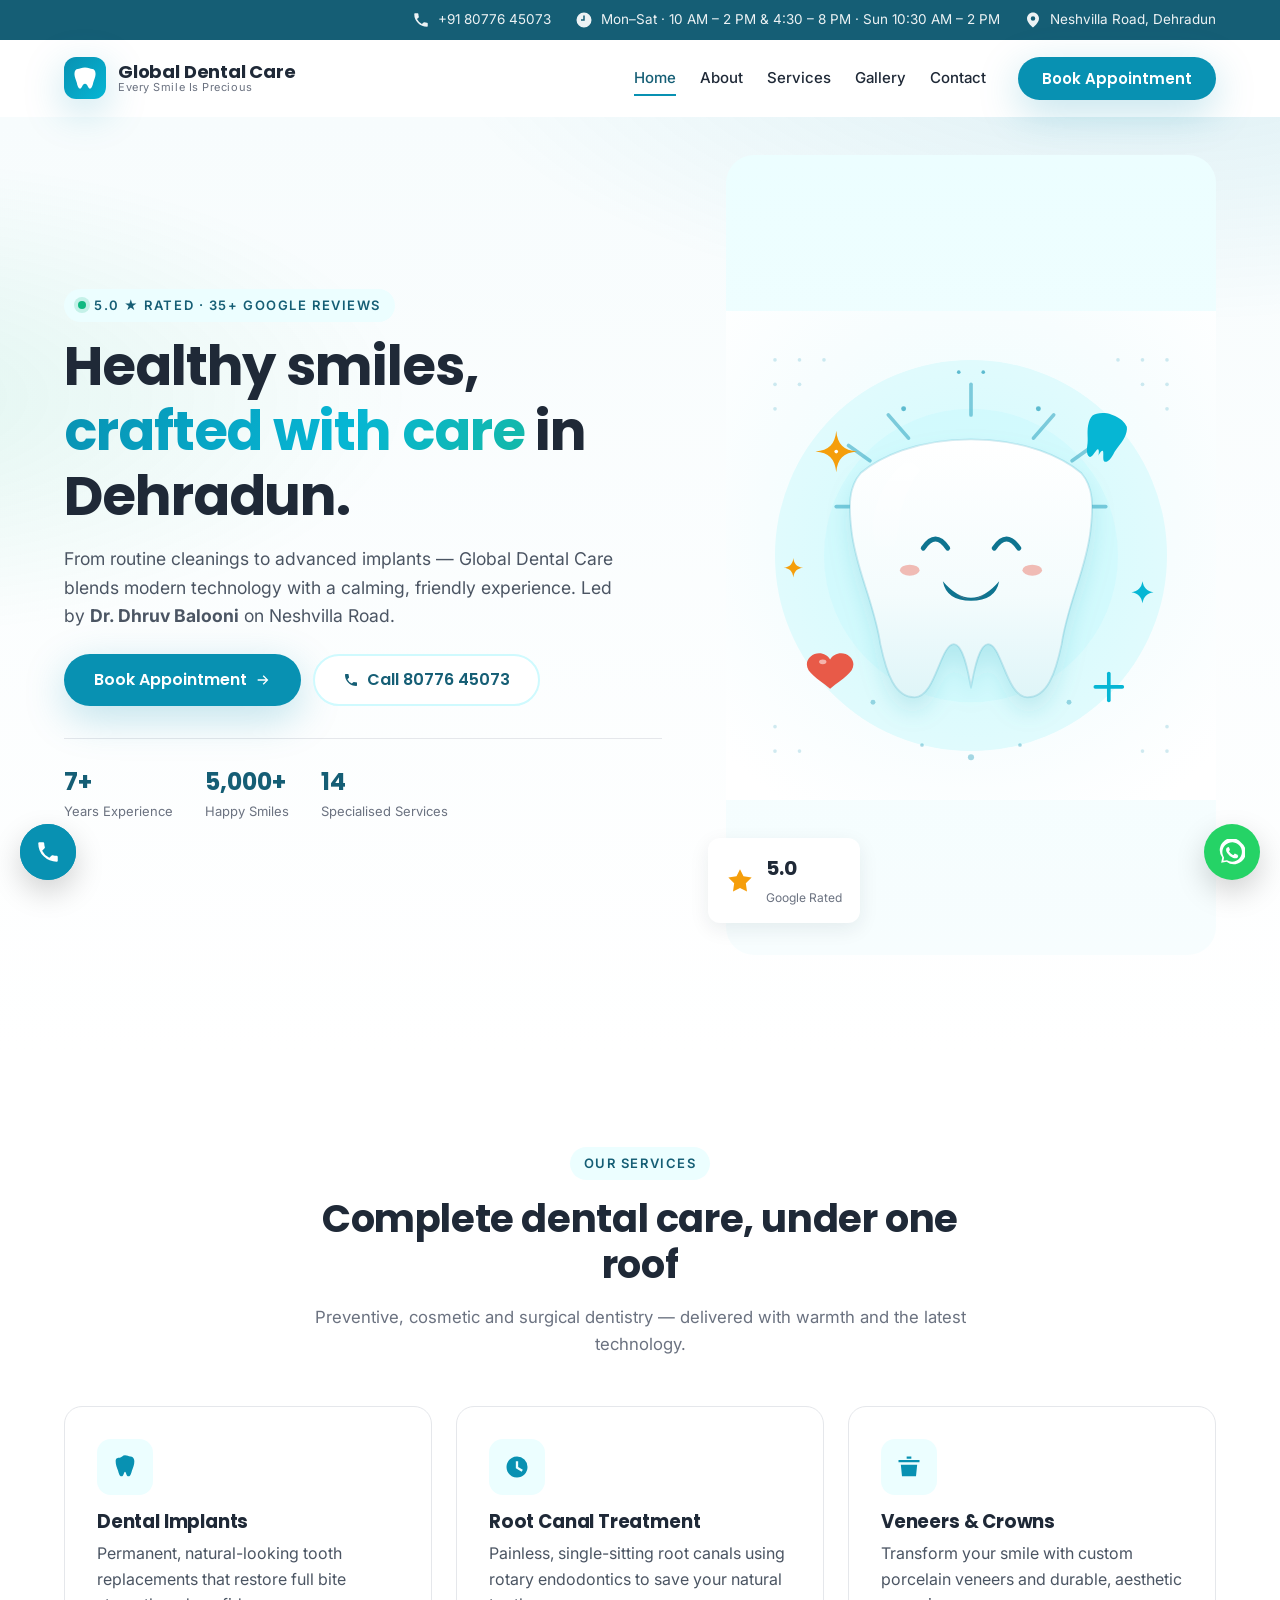
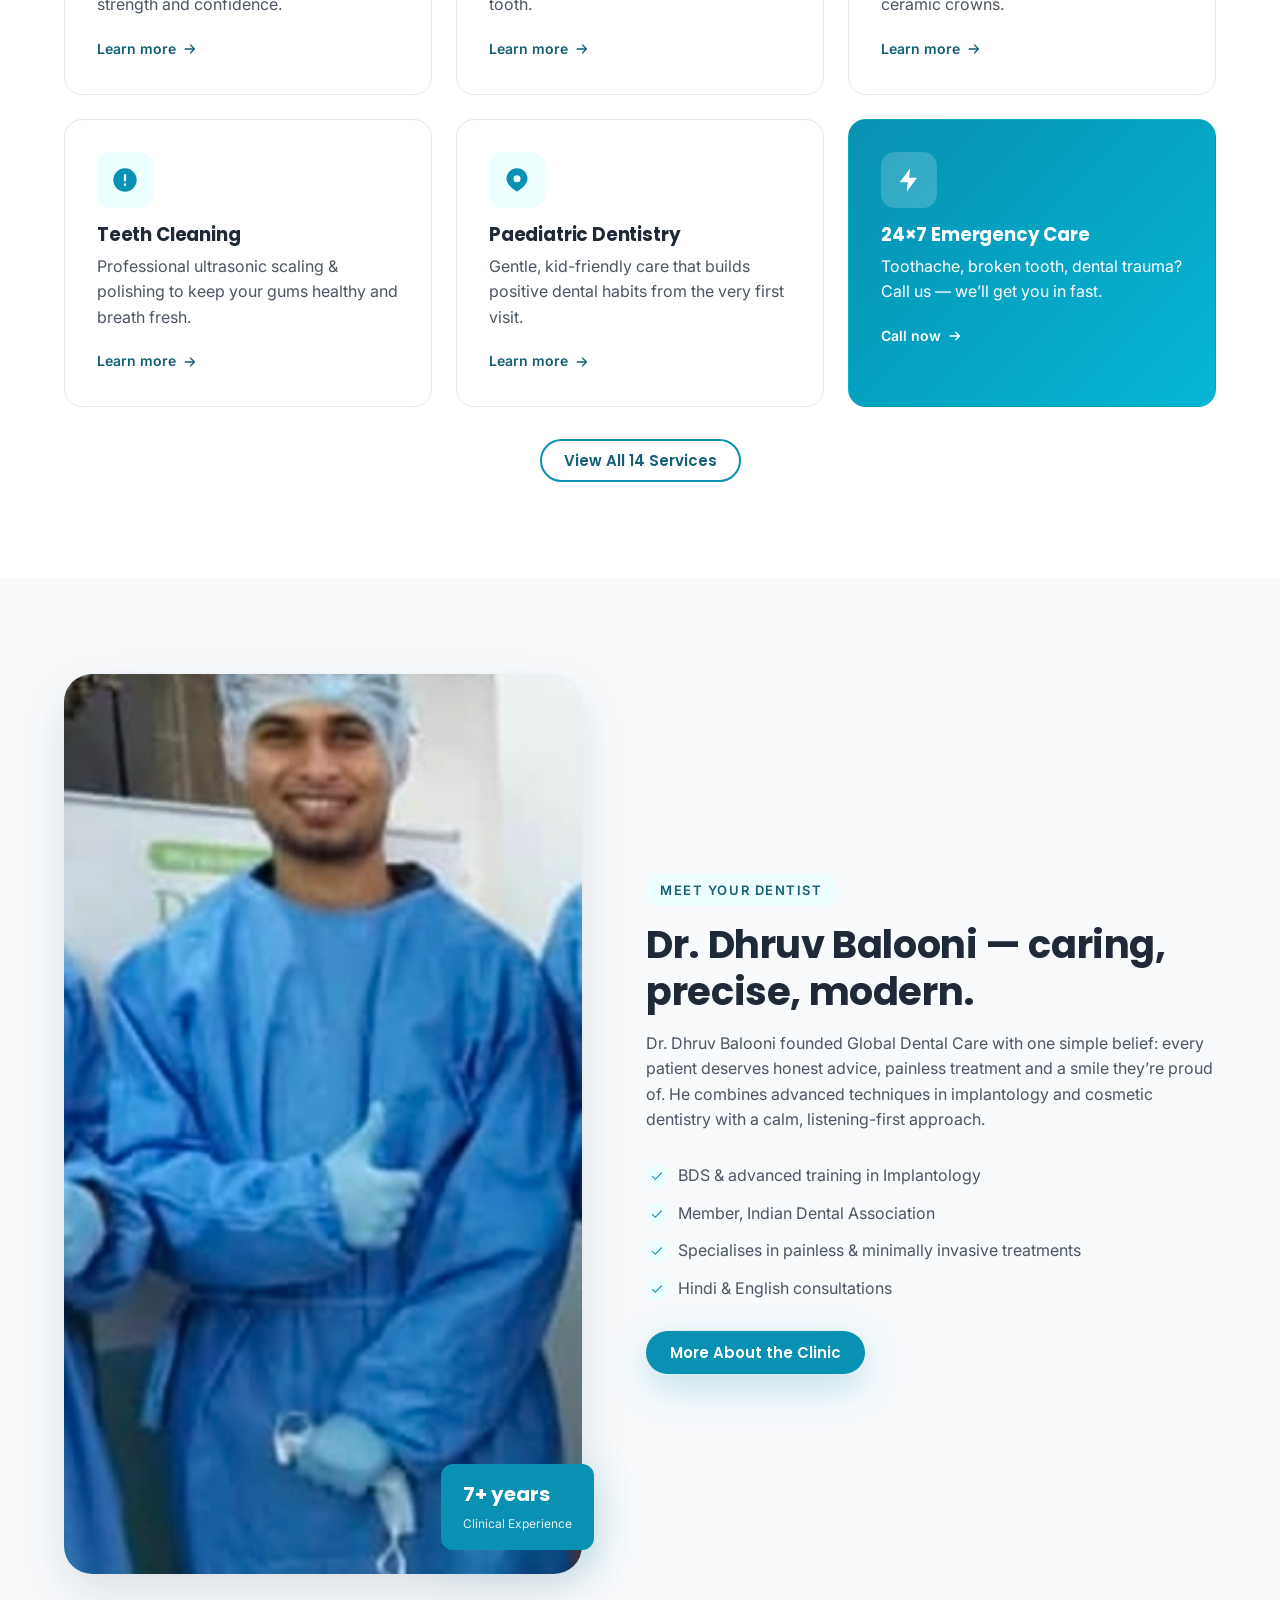
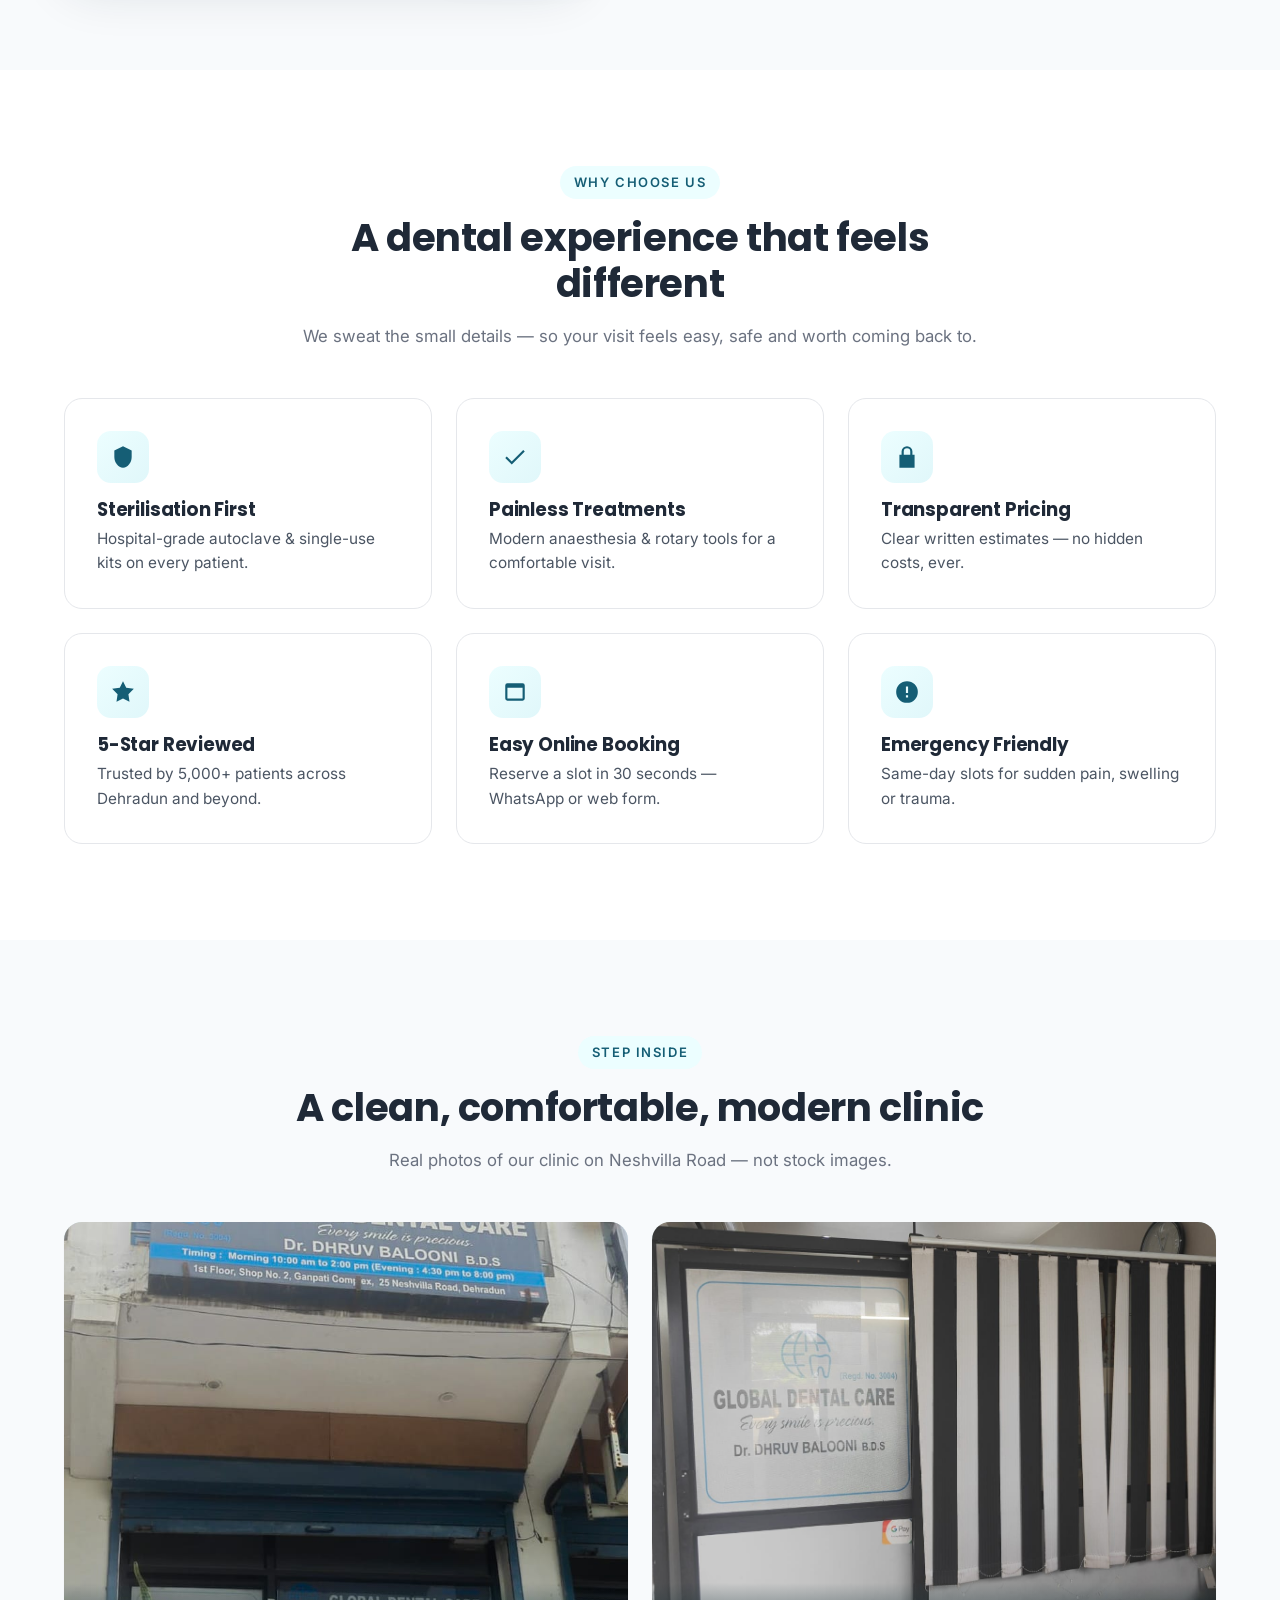
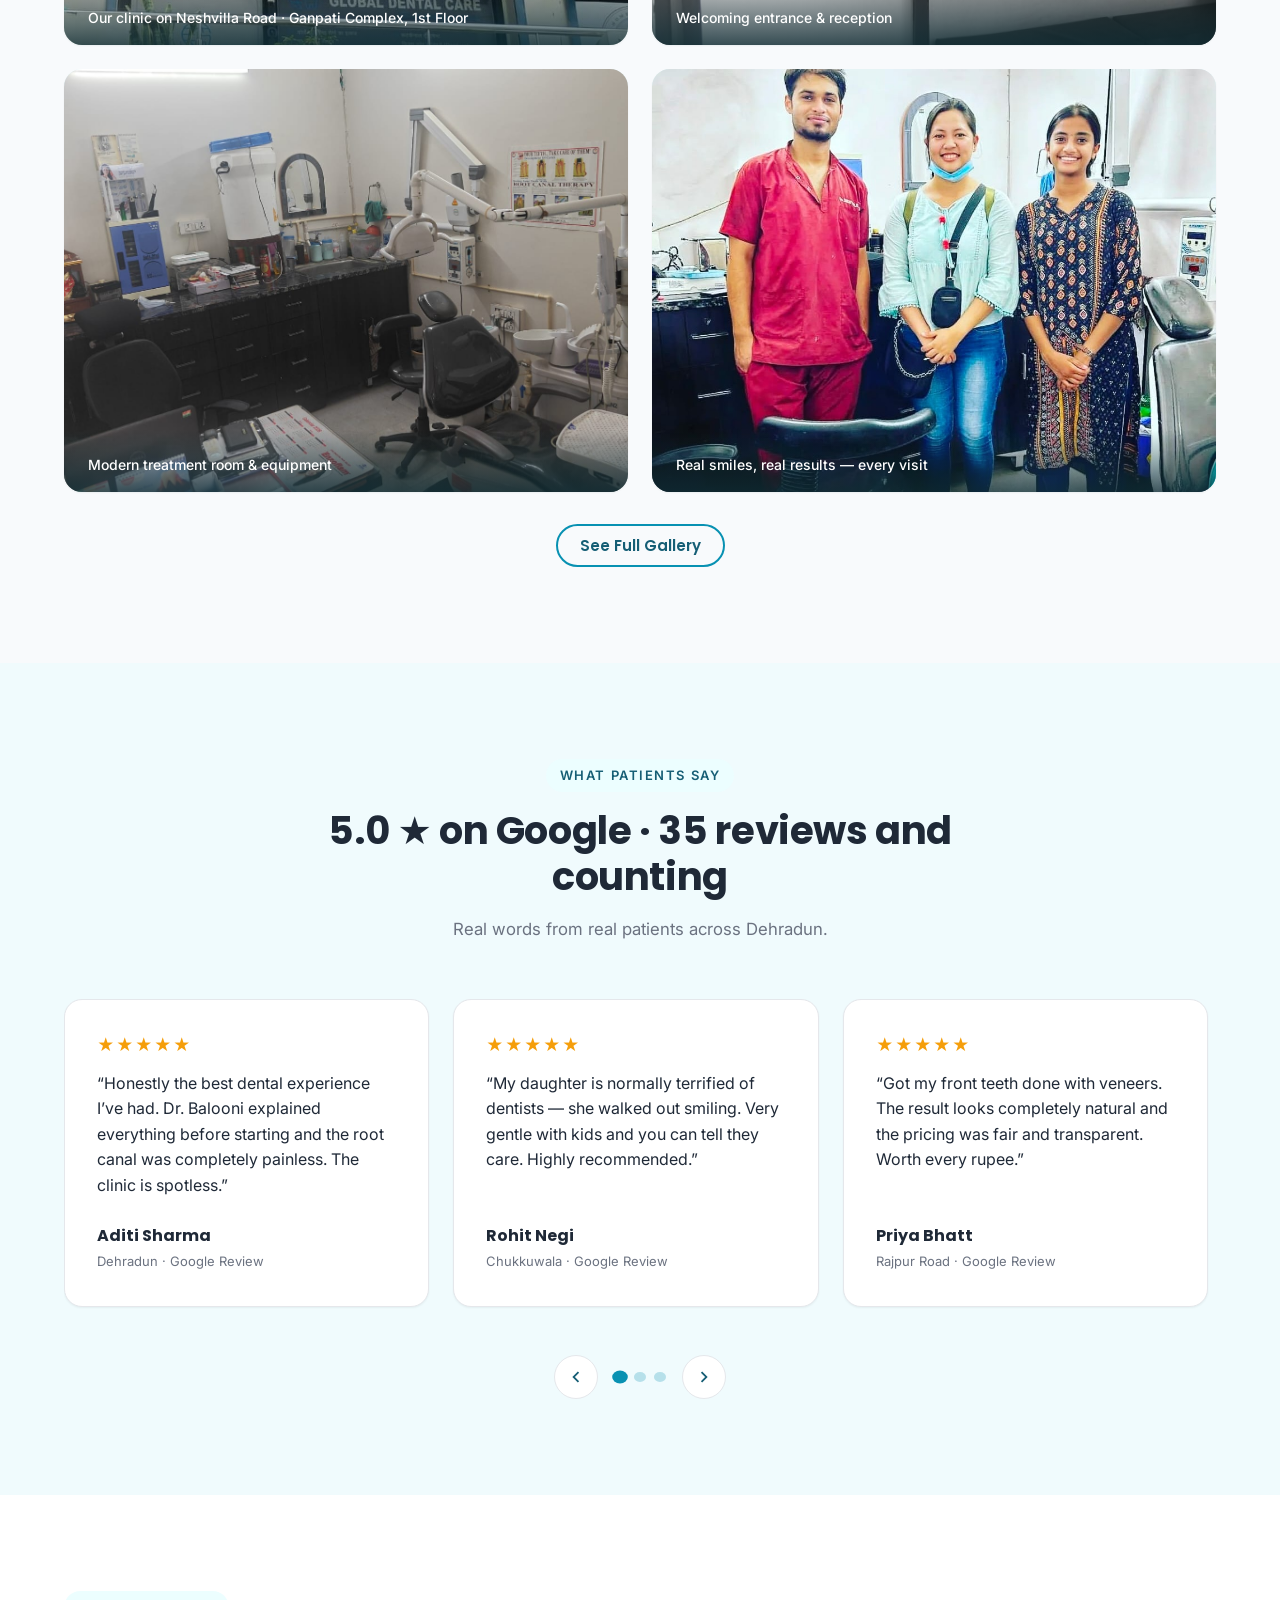
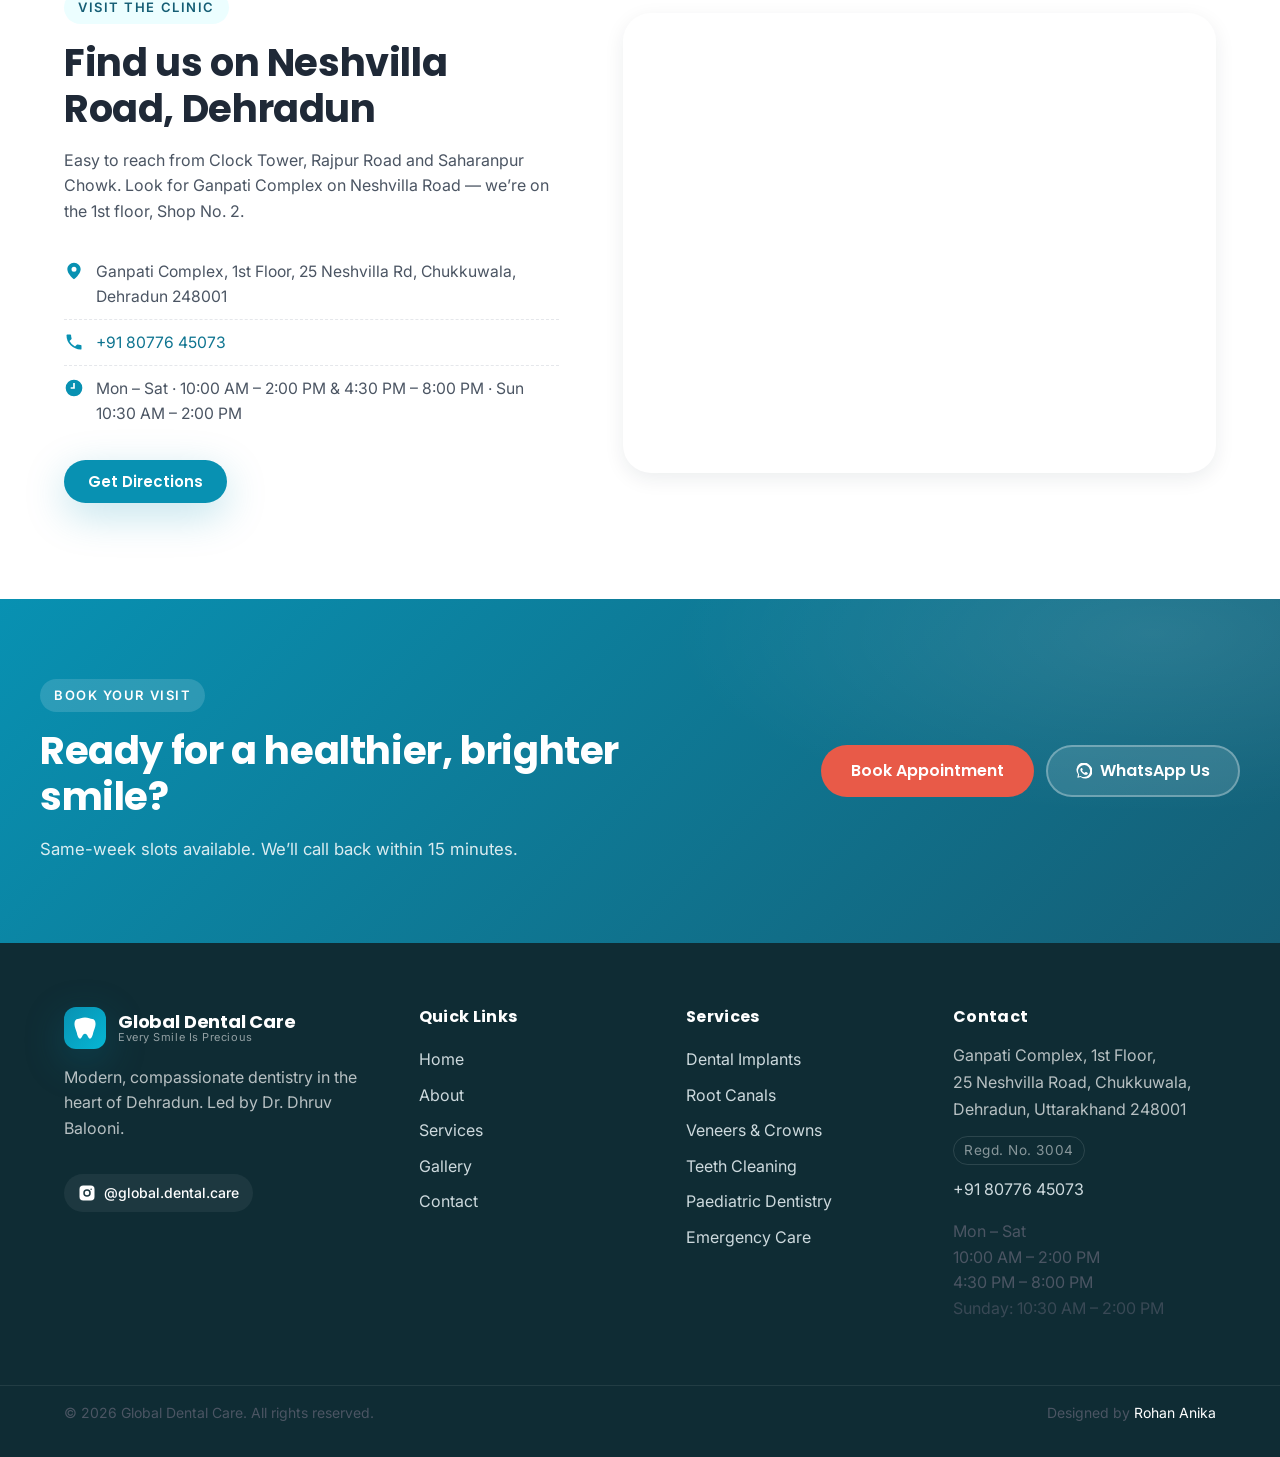
==== commit 75eee445: "added sunday" ====
--- a/index.html
+++ b/index.html
@@ -95,6 +95,12 @@
         "dayOfWeek": ["Monday","Tuesday","Wednesday","Thursday","Friday","Saturday"],
         "opens": "16:30",
         "closes": "20:00"
+      },
+      {
+        "@type": "OpeningHoursSpecification",
+        "dayOfWeek": "Sunday",
+        "opens": "10:30",
+        "closes": "14:00"
       }
     ],
     "sameAs": [
@@ -140,7 +146,7 @@
       </div>
       <div class="topbar__item">
         <svg class="icon" viewBox="0 0 24 24" aria-hidden="true"><path fill="currentColor" d="M12 2a10 10 0 1 0 10 10A10 10 0 0 0 12 2zm1 11h-5v-2h3V6h2z"/></svg>
-        <span>Mon–Sat · 10 AM – 2 PM &amp; 4:30 – 8 PM</span>
+        <span>Mon–Sat · 10 AM – 2 PM &amp; 4:30 – 8 PM · Sun 10:30 AM – 2 PM</span>
       </div>
       <div class="topbar__item topbar__item--hide-sm">
         <svg class="icon" viewBox="0 0 24 24" aria-hidden="true"><path fill="currentColor" d="M12 2C7.6 2 4 5.6 4 10c0 6 8 12 8 12s8-6 8-12c0-4.4-3.6-8-8-8zm0 11a3 3 0 1 1 0-6 3 3 0 0 1 0 6z"/></svg>
@@ -560,7 +566,7 @@
             </li>
             <li>
               <svg viewBox="0 0 24 24" aria-hidden="true"><path fill="currentColor" d="M12 2a10 10 0 1 0 10 10A10 10 0 0 0 12 2zm1 11h-5v-2h3V6h2z"/></svg>
-              Mon – Sat · 10:00 AM – 2:00 PM &amp; 4:30 PM – 8:00 PM · Sun closed
+              Mon – Sat · 10:00 AM – 2:00 PM &amp; 4:30 PM – 8:00 PM · Sun 10:30 AM – 2:00 PM
             </li>
           </ul>
 
@@ -657,7 +663,7 @@
           Mon – Sat<br />
           10:00 AM – 2:00 PM<br />
           4:30 PM – 8:00 PM<br />
-          <span style="opacity:.7">Sunday: Closed</span>
+          <span style="opacity:.7">Sunday: 10:30 AM – 2:00 PM</span>
         </p>
       </div>
     </div>
